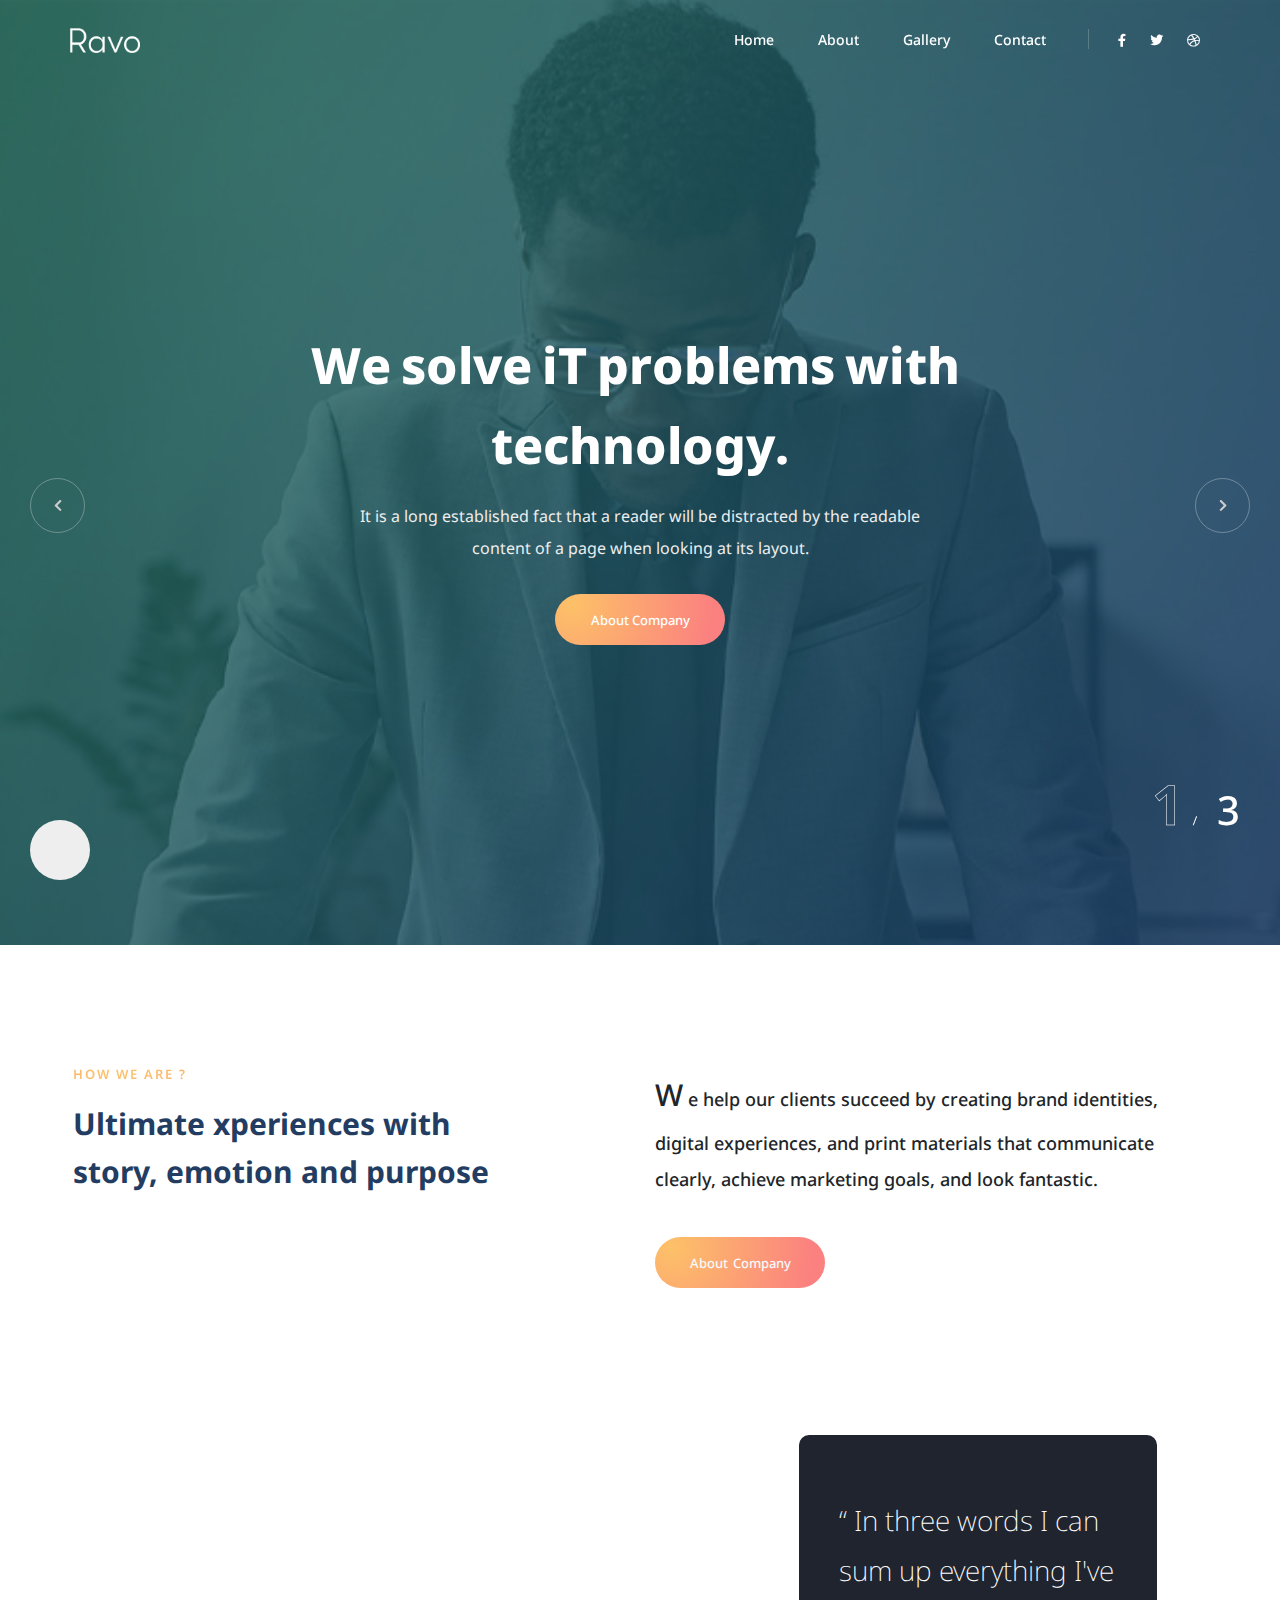
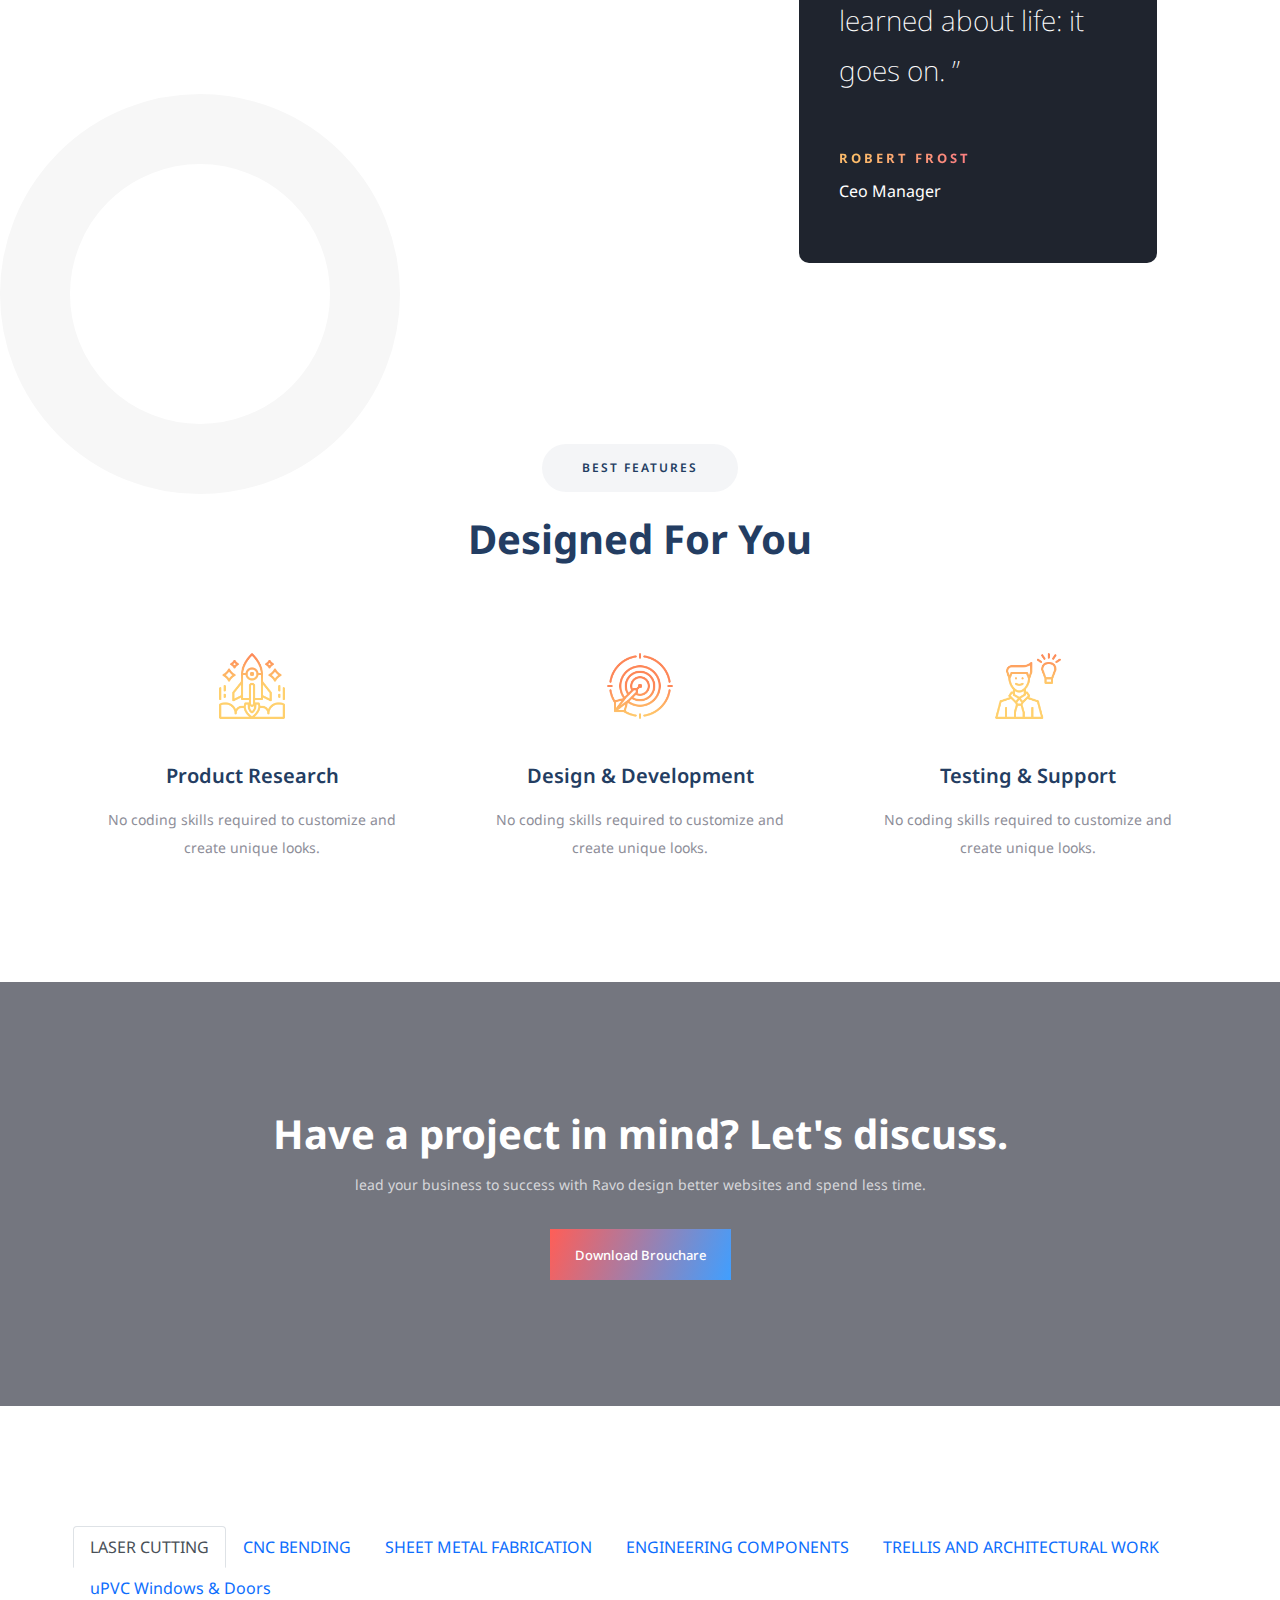
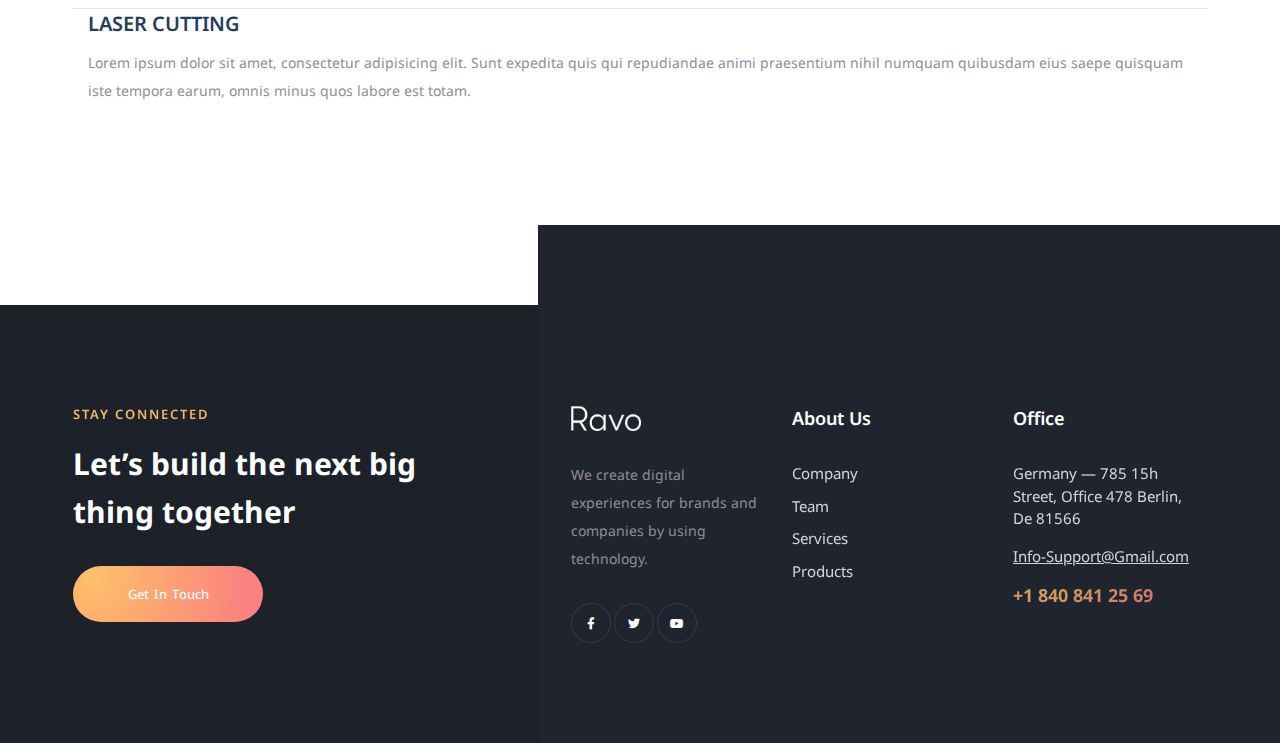
==== index.html @ 91887417 "first commit" ====
<!DOCTYPE html>
<html lang="zxx">

<head>

    <!-- Metas -->
    <meta charset="utf-8">
    <meta http-equiv="X-UA-Compatible" content="IE=edge" />
    <meta name="viewport" content="width=device-width, initial-scale=1, maximum-scale=1" />
    <meta name="keywords" content="HTML5 Template Ravo Multi-Purpose themeforest" />
    <meta name="description" content="Ravo - Multi-Purpose HTML5 Template" />
    <meta name="author" content="" />

    <!-- Title  -->
    <title>Ravo</title>

    <!-- Favicon -->
    <link rel="shortcut icon" href="assets/img/favicon.ico" />

    <!-- Google Fonts -->
    <link href="https://fonts.googleapis.com/css?family=Poppins:100,200,300,400,500,600,700,800,900&display=swap"
        rel="stylesheet">
    <link
        href="https://fonts.googleapis.com/css2?family=Noto+Sans:wght@100;200;300;400;500;600;700;800;900&display=swap"
        rel="stylesheet">

    <!-- Plugins -->
    <link rel="stylesheet"href="assets/css/plugins.css" />

    <!-- Core Style Css -->
    <link rel="stylesheet"href="assets/css/style.css" />

</head>

<body class="index-corporate">



    <!-- ==================== Start progress-scroll-button ==================== -->

    <div class="progress-wrap cursor-pointer">
        <svg class="progress-circle svg-content" width="100%" height="100%" viewBox="-1 -1 102 102">
            <path d="M50,1 a49,49 0 0,1 0,98 a49,49 0 0,1 0,-98" />
        </svg>
    </div>

    <!-- ==================== End progress-scroll-button ==================== -->



    <!-- ==================== Start Navbar ==================== -->

    <nav class="navbar navbar-expand-lg light change">
        <div class="container">
            <a class="navbar-brand" href="home-corporate.html#0">
                <div class="logo">
                    <img src="assets/img/logo-light.png" alt="">
                </div>
            </a>

            <button class="navbar-toggler" type="button" data-bs-toggle="collapse"
                data-bs-target="#navbarSupportedContent" aria-controls="navbarSupportedContent" aria-expanded="false"
                aria-label="Toggle navigation">
                <i class="fas fa-bars"></i>
            </button>

            <div class="collapse navbar-collapse" id="navbarSupportedContent">
                <ul class="navbar-nav">
                    <li class="nav-item dropdown">
                        <a class="nav-link" href="index.html" role="button">
                            Home
                        </a>
                    </li>
                    <li class="nav-item dropdown">
                        <a class="nav-link" href="about.html" role="button">
                            About
                        </a>
                    </li>

                    <li class="nav-item dropdown">
                        <a class="nav-link" href="gallery.html" role="button">
                            Gallery
                        </a>
                    </li>

                    <li class="nav-item">
                        <a class="nav-link" href="contact.html">
                            Contact
                        </a>
                    </li>
                </ul>
                <div class="social">
                    <ul class="rest">
                        <li>
                            <a href="home-corporate.html#0"><i class="fab fa-facebook-f"></i></a>
                            <a href="home-corporate.html#0"><i class="fab fa-twitter"></i></a>
                            <a href="home-corporate.html#0"><i class="fab fa-dribbble"></i></a>
                        </li>
                    </ul>
                </div>
            </div>
        </div>
    </nav>

    <!-- ==================== End Navbar ==================== -->



    <!-- ==================== Start sticky sidebar ==================== -->

    <div class="sticky-bar">

        <div class="left-bar">
            <a href="contact.html" class="contact-butn">
                <span>Contact Us</span>
                <span class="icon ml-10">
                    <i class="far fa-comment"></i>
                </span>
            </a>
        </div>

        <div class="right-bar">
            <div class="social-text fz-13">
                <span class="text">Follow Us</span>
                <a href="home-corporate.html#0">Fa.</a>
                <i>/</i>
                <a href="home-corporate.html#0">Tw.</a>
                <i>/</i>
                <a href="home-corporate.html#0">Be.</a>
            </div>
        </div>
    </div>


    <div class="fixed-search">
        <div class="search-area">
            <div class="search-icon cursor-pointer">
                <span class="pe-7s-search serch-icon"></span>
                <span class="pe-7s-close close-icon"></span>
            </div>
            <div class="search-form">
                <form action="https://ui-themez.smartinnovates.net/items/ravo/contact.php">
                    <div class="form-group">
                        <input type="text" name="search" placeholder="Enter Your Keywords">
                        <button type="submit"><span class="pe-7s-search"></span></button>
                    </div>
                </form>
            </div>
        </div>
    </div>

    <!-- ==================== End sticky sidebar ==================== -->



    <!-- ==================== Start Slider ==================== -->

    <header class="slider slider-prlx o-hidden">
        <div class="swiper-container parallax-slider">
            <div class="swiper-wrapper">
                <div class="swiper-slide">
                    <div class="bg-img valign" data-background="assets/img/d3.jpg" data-overlay-dark="5">
                        <div class="container">
                            <div class="row justify-content-center">
                                <div class="col-lg-8 col-md-10">
                                    <div class="caption text-center mt-30">
                                        <h1 class="fw-800" data-splitting>We solve iT problems with technology.</h1>
                                        <div class="row justify-content-center">
                                            <div class="col-lg-10">
                                                <p class="fz-16">It is a long established fact that a reader will be
                                                    distracted by the readable content of a page when looking at its
                                                    layout.</p>
                                            </div>
                                        </div>
                                        <div class="mt-30">
                                            <a href="about-corporate.html" class="butn butn-md gr-sunrise-bg text-light radius-30">
                                                <span class="text slide-up">About Company</span>
                                                <span class="text slide-down">About Company</span>
                                            </a>
                                        </div>
                                    </div>
                                </div>
                            </div>
                        </div>
                    </div>
                </div>
                <div class="swiper-slide">
                    <div class="bg-img valign" data-background="assets/img/d4.jpg" data-overlay-dark="5">
                        <div class="container">
                            <div class="row justify-content-center">
                                <div class="col-lg-8 col-md-10">
                                    <div class="caption text-center mt-30">
                                        <h1 class="fw-800" data-splitting>Bringing new iT business solutions and ideas.
                                        </h1>
                                        <div class="row justify-content-center">
                                            <div class="col-lg-10">
                                                <p class="fz-16">It is a long established fact that a reader will be
                                                    distracted by the readable content of a page when looking at its
                                                    layout.</p>
                                            </div>
                                        </div>
                                        <div class="mt-30">
                                            <a href="about-corporate.html" class="butn butn-md gr-sunrise-bg text-light radius-30">
                                                <span class="text slide-up">About Company</span>
                                                <span class="text slide-down">About Company</span>
                                            </a>
                                        </div>
                                    </div>
                                </div>
                            </div>
                        </div>
                    </div>
                </div>
                <div class="swiper-slide">
                    <div class="bg-img valign" data-background="assets/img/d3.jpg" data-overlay-dark="5">
                        <div class="container">
                            <div class="row justify-content-center">
                                <div class="col-lg-8 col-md-10">
                                    <div class="caption text-center mt-30">
                                        <h1 class="fw-800" data-splitting>We help iT companies scale engineering
                                            capacity.</h1>
                                        <div class="row justify-content-center">
                                            <div class="col-lg-10">
                                                <p class="fz-16">It is a long established fact that a reader will be
                                                    distracted by the readable content of a page when looking at its
                                                    layout.</p>
                                            </div>
                                        </div>
                                        <div class="mt-30">
                                            <a href="about-corporate.html" class="butn butn-md gr-sunrise-bg text-light radius-30">
                                                <span class="text slide-up">About Company</span>
                                                <span class="text slide-down">About Company</span>
                                            </a>
                                        </div>
                                    </div>
                                </div>
                            </div>
                        </div>
                    </div>
                </div>
            </div>

            <!-- slider setting -->
            <div class="setone setwo">
                <div class="swiper-button-next swiper-nav-ctrl next-ctrl cursor-pointer">
                    <i class="fas fa-chevron-right"></i>
                </div>
                <div class="swiper-button-prev swiper-nav-ctrl prev-ctrl cursor-pointer">
                    <i class="fas fa-chevron-left"></i>
                </div>
            </div>
            <div class="swiper-pagination top botm "></div>
        </div>
    </header>

    <!-- ==================== End Slider ==================== -->



    <!-- ==================== Start Hero ==================== -->

    <section class="hero section-padding position-re">
        <div class="container">
            <div class="row">
                <div class="col-lg-5">
                    <div class="main-text">
                        <h6 class="sub-title gr-sunrise-text">How We Are ?</h6>
                        <h4 class="fw-700">Ultimate xperiences
                            with story, emotion and purpose</h4>
                    </div>
                </div>
                <div class="col-lg-6 offset-lg-1 valign">
                    <div class="hero-cont">
                        <p class="fw-500 fz-18 mb-10 text-dark"><span class="fz-30">W</span> e help our clients succeed
                            by creating brand identities, digital experiences, and print
                            materials that communicate clearly, achieve marketing goals, and look fantastic.</p>
                            <a href="about-corporate.html" class="butn butn-md gr-sunrise-bg text-light radius-30 mt-30">
                                <span class="text words chars splitting" data-splitting>About Company</span>
                            </a>
                    </div>
                </div>
            </div>
            <div class="row mt-80">
                <div class="col-lg-8 img-quote bg-img" data-background="assets/img/about/quote-img.jpg"></div>
                <div class="col-lg-4 valign">
                    <div class="quote full-width">
                        <blockquote>
                            <h5 class="fz-28 fw-200 line-height-50 mb-50">“ In three words I can sum up
                                everything I've learned about life: it goes on. ”</h5>
                        </blockquote>
                        <div class="author mb-10">
                            <span class="fw-700 fz-13 text-u ls3 gr-sunrise-text">Robert Frost</span>
                        </div>
                        <div class="position">
                            <span>Ceo Manager</span>
                        </div>
                    </div>
                </div>
            </div>
        </div>
        <div class="circle-pattern bottom left"></div>
    </section>

    <!-- ==================== End Hero ==================== -->



    <!-- ==================== Start Services ==================== -->

    <section class="services section-padding pt-0">
        <div class="container">
            <div class="row">
                <div class="col-12">
                    <div class="round-head text-center mb-80">
                        <h6 class="ls2 text-u fz-12 mb-15">Best Features<span></span></h6>
                        <h2 class="fw-700">Designed For You</h2>
                    </div>
                </div>
            </div>
            <div class="row">
                <div class="col-lg-4">
                    <div class="item text-center padding-rl-30">
                        <div class="icon-img-70 m-auto mb-40">
                            <img src="assets/img/icons/serv1.png" alt="">
                        </div>
                        <h5 class="mb-15 fz-20 fw-600">Product Research</h5>
                        <p>No coding skills required to customize and create unique looks.</p>
                    </div>
                </div>
                <div class="col-lg-4">
                    <div class="item text-center padding-rl-30">
                        <div class="icon-img-70 m-auto mb-40">
                            <img src="assets/img/icons/serv2.png" alt="">
                        </div>
                        <h5 class="mb-15 fz-20 fw-600">Design & Development</h5>
                        <p>No coding skills required to customize and create unique looks.</p>
                    </div>
                </div>
                <div class="col-lg-4">
                    <div class="item text-center padding-rl-30">
                        <div class="icon-img-70 m-auto mb-40">
                            <img src="assets/img/icons/serv3.png" alt="">
                        </div>
                        <h5 class="mb-15 fz-20 fw-600">Testing & Support</h5>
                        <p>No coding skills required to customize and create unique looks.</p>
                    </div>
                </div>
            </div>
        </div>
    </section>

    <!-- ==================== End Services ==================== -->



    <!-- ==================== Start Call To Action ==================== -->

    <section class="section-padding bg-img parallaxie" data-background="assets/img/background/14.jpg" data-overlay-dark="6">
        <div class="container">
            <div class="row justify-content-center">
                <div class="col-lg-10">
                    <div class="text-center">
                        <h2 class="mb-5">Have a project in mind? Let's discuss.</h2>
                        <p>lead your business to success with Ravo design better websites and spend less time.</p>
                        <a href="contact.html" class="butn butn-md gr-purple-red-bg text-light mt-30">
                            <span class="text slide-up">Download Brouchare</span>
                            <span class="text slide-down">Download Brouchare</span>
                        </a>
                    </div>
                </div>
            </div>
        </div>
    </section>

    <!-- ==================== End Call To Action ==================== -->


    <!-- ==================== Start Skills ==================== -->

    <!-- <section class="skills section-padding">
        <div class="container">
            <div class="row">
                <div class="col-lg-5 valign">
                    <div class="content">
                        <h3 class="fw-700 mb-30">We always <br> ready for a challenge.</h3>
                        <p>Teamwork is the ability to work together toward a common vision. The ability to direct individual accomplishments toward organizational objectives.</p>
                        <a href="about-corporate.html" class="butn butn-md gr-sunrise-bg text-light radius-30 mt-30">
                            <span class="text words chars splitting" data-splitting>About Company</span>
                        </a>
                    </div>
                </div>
                <div class="col-lg-6 offset-lg-1">
                    <div class="skills-box full-width">
                        <div class="skill-item">
                            <h6 class="text-u ls3 fz-13">UI / UX Design</h6>
                            <div class="skill-progress">
                                <div class="progres" data-value="90%"></div>
                            </div>
                            <div class="flex mt-20">
                                <h2 class="fw-200">90 <span class="fz-30">%</span></h2>
                                <p>Maecenas varius tortor nibh, sit amet tempor nibh finibus et. Aenean eu enim justoe.
                                </p>
                            </div>
                        </div>
                        <div class="skill-item">
                            <h6 class="text-u ls3 fz-13">Development</h6>
                            <div class="skill-progress">
                                <div class="progres" data-value="88%"></div>
                            </div>
                            <div class="flex mt-20">
                                <h2 class="fw-200">88 <span class="fz-30">%</span></h2>
                                <p>Maecenas varius tortor nibh, sit amet tempor nibh finibus et. Aenean eu enim justoe.
                                </p>
                            </div>
                        </div>
                    </div>
                </div>
            </div>
        </div>
    </section> -->

    <!-- ==================== End Skills ==================== -->


    <section class="section-padding">
        <div class="container">
            <div class="row">
                <div class="col-12">
                    <!-- Nav tabs -->
                    <ul class="nav nav-tabs">
                        <li class="nav-item">
                        <a class="nav-link active" data-bs-toggle="tab" href="#home">LASER CUTTING</a>
                        </li>
                        <li class="nav-item">
                        <a class="nav-link" data-bs-toggle="tab" href="#menu1">CNC BENDING</a>
                        </li>
                        <li class="nav-item">
                        <a class="nav-link" data-bs-toggle="tab" href="#menu2">SHEET METAL FABRICATION</a>
                        </li>
                        <li class="nav-item">
                            <a class="nav-link" data-bs-toggle="tab" href="#menu3">ENGINEERING COMPONENTS</a>
                        </li>
                        <li class="nav-item">
                            <a class="nav-link" data-bs-toggle="tab" href="#menu4">TRELLIS AND ARCHITECTURAL WORK</a>
                        </li>
                        <li class="nav-item">
                            <a class="nav-link" data-bs-toggle="tab" href="#menu5">uPVC Windows & Doors</a>
                        </li>
                    </ul>
                    
                    <!-- Tab panes -->
                    <div class="tab-content">
                        <div class="tab-pane container active" id="home">
                            <h5 class="mb-10 fz-20 fw-600">LASER CUTTING</h5>
                            <p>Lorem ipsum dolor sit amet, consectetur adipisicing elit. Sunt expedita quis qui repudiandae animi praesentium nihil numquam quibusdam eius saepe quisquam iste tempora earum, omnis minus quos labore est totam.</p>
                        </div>
                        <div class="tab-pane container fade" id="menu1">
                            <h5 class="mb-10 fz-20 fw-600">CNC BENDING</h5>
                            <p>Lorem ipsum dolor sit amet, consectetur adipisicing elit. Sunt expedita quis qui repudiandae animi praesentium nihil numquam quibusdam eius saepe quisquam iste tempora earum, omnis minus quos labore est totam.</p>
                        </div>
                        <div class="tab-pane container fade" id="menu2">
                            <h5 class="mb-10 fz-20 fw-600">SHEET METAL FABRICATION</h5>
                            <p>Lorem ipsum dolor sit amet, consectetur adipisicing elit. Sunt expedita quis qui repudiandae animi praesentium nihil numquam quibusdam eius saepe quisquam iste tempora earum, omnis minus quos labore est totam.</p>
                        </div>
                        <div class="tab-pane container fade" id="menu3">
                            <h5 class="mb-10 fz-20 fw-600">ENGINEERING COMPONENTS</h5>
                            <p>Lorem ipsum dolor sit amet, consectetur adipisicing elit. Sunt expedita quis qui repudiandae animi praesentium nihil numquam quibusdam eius saepe quisquam iste tempora earum, omnis minus quos labore est totam.</p>
                        </div>
                        <div class="tab-pane container fade" id="menu4">
                            <h5 class="mb-10 fz-20 fw-600">TRELLIS AND ARCHITECTURAL WORK
                            </h5>
                            <p>Lorem ipsum dolor sit amet, consectetur adipisicing elit. Sunt expedita quis qui repudiandae animi praesentium nihil numquam quibusdam eius saepe quisquam iste tempora earum, omnis minus quos labore est totam.</p>
                        </div>
                        <div class="tab-pane container fade" id="menu5">
                            <h5 class="mb-10 fz-20 fw-600">uPVC Windows & Doors</h5>
                            <p>Lorem ipsum dolor sit amet, consectetur adipisicing elit. Sunt expedita quis qui repudiandae animi praesentium nihil numquam quibusdam eius saepe quisquam iste tempora earum, omnis minus quos labore est totam.</p>
                        </div>
                    </div>
                </div>
            </div>
        </div>
    </section>


    <!-- ==================== Start Footer ==================== -->

    <footer class="footer-half pb-100 pt-100">
        <div class="container">
            <div class="row">
                <div class="col-lg-5">
                    <div class="left-half">
                        <h6 class="sub-title gr-sunrise-text">Stay Connected</h6>
                        <h2 class="fz-30 fw-700 mb-30">Let’s build the next big thing together</h2>
                        <a href="contact.html" class="butn butn-lg gr-sunrise-bg text-light radius-30">
                            <span class="text words chars splitting" data-splitting>Get In Touch</span>
                        </a>
                    </div>
                </div>
                <div class="col-lg-7">
                    <div class="right-half">
                        <div class="row">
                            <div class="col-lg-4">
                                <div class="clumn">
                                    <div class="logo mb-30">
                                        <a href="landing-preview.html">
                                            <img src="assets/img/logo-light.png" alt="">
                                        </a>
                                    </div>
                                    <div class="text">
                                        <p>We create digital experiences for brands and companies by using technology.
                                        </p>
                                    </div>
                                    <div class="social circle-bord mt-30">
                                        <ul class="rest horizontal-link fz-12">
                                            <li>
                                                <a href="https://www.facebook.com/"><i class="fab fa-facebook-f"></i></a>
                                                <a href="https://www.twitter.com/"><i class="fab fa-twitter"></i></a>
                                                <a href="https://www.youtube.com/"><i class="fab fa-youtube"></i></a>
                                            </li>
                                        </ul>
                                    </div>
                                </div>
                            </div>
                            <div class="col-lg-4">
                                <div class="clumn">
                                    <h6 class="title mb-30">About Us</h6>
                                    <ul class="cmp-links rest">
                                        <li class="mb-10">
                                            <a href="about-creative.html">Company</a>
                                        </li>
                                        <li class="mb-10">
                                            <a href="about-business.html">Team</a>
                                        </li>
                                        <li class="mb-10">
                                            <a href="services-creative.html">Services</a>
                                        </li>
                                        <li class="mb-10">
                                            <a href="portfolio-classic-masonry.html">Products</a>
                                        </li>
                                    </ul>
                                </div>
                            </div>
                            <div class="col-lg-4">
                                <div class="clumn">
                                    <h6 class="title mb-30">Office</h6>
                                    <ul class="address rest">
                                        <li class="adrs mb-15">Germany — 785 15h Street, Office 478 Berlin, De 81566
                                        </li>
                                        <li class="eml underline mb-15">
                                            <a href="home-corporate.html#0">Info-Support@Gmail.com</a>
                                        </li>
                                        <li class="tel gr-sunrise-text">
                                            <h6 class="fw-700">+1 840 841 25 69</h6>
                                        </li>
                                    </ul>
                                </div>
                            </div>
                        </div>
                    </div>
                </div>
            </div>
        </div>
    </footer>

    <!-- ==================== End Footer ==================== -->


    <!-- jQuery -->
    <script src="assets/js/jquery-3.6.0.min.js"></script>
    <script src="assets/js/jquery-migrate-3.4.0.min.js"></script>

    <!-- plugins -->
    <script src="assets/js/plugins.js"></script>

    <!-- custom scripts -->
    <script src="assets/js/scripts.js"></script>

</body>

</html>
---- assets/css/plugins.css ----
/*-----------------------------------------------------------------------------------

	Theme Name: Ravo
	Theme URI: http://
	Description: Creative agency & portfolio
	Author: ui-themez
	Author URI: http://themeforest.net/user/ui-themez
	Version: 1.0

-----------------------------------------------------------------------------------*/

/* ----------------------------------------------------------------
			[ All Css Plugins & Helper Classes File ]
-----------------------------------------------------------------*/

/* == bootstrap == */
@import url("plugins/bootstrap.min.css");

/* == animate css == */
@import url("plugins/animate.min.css");

/* == ionicons icon font == */
@import url("plugins/ionicons.min.css");

/* == pe-icon-7-stroke == */
@import url("plugins/pe-icon-7-stroke.css");

/* == fontawesome icon font == */
@import url("plugins/fontawesome-all.min.css");

/* == justifiedGallery.min == */
@import url("plugins/justifiedGallery.min.css");

/* == magnific-popup == */
@import url("plugins/magnific-popup.css");

/* == YouTubePopUp == */
@import url("plugins/YouTubePopUp.css");

/* == slick carousel == */
@import url("plugins/slick.css");
@import url("plugins/slick-theme.css");

/* == swiper.min font == */
@import url("plugins/swiper.min.css");
---- assets/css/style.css ----
@charset "UTF-8";
/*-----------------------------------------------------------------------------------

    Theme Name: Ravo
    Theme URI: http://
    Description: Creative Agency & Portfolio
    Author: UI-ThemeZ
    Author URI: http://themeforest.net/user/UI-ThemeZ
    Version: 1.0

-----------------------------------------------------------------------------------*/
/* ----------------------------------------------------------------

== Table Of Content

    |--- BASE

        |- utility
        |- typography
        |- helper classes

    |--- SHORTCODES

        |- extra
        |- overlay
        |- section-heading
        |- buttons
        |- navbar
        |- sliders
        |- intro
        |- feature-box
        |- clients
        |- counter
        |- portfolio
        |- process
        |- progress-bar
        |- tabs
        |- team
        |- testimonials
        |- blog
        |- contact-form
        |- footers

    |--- BASE

        |- Colors Skin


    |--- BASE

        |- responsive
	


---------------------------------------------------------------- */
/* ====================== [ Start Utility  ] ====================== */
@media screen and (max-width: 768px) {
  .container, .container-md, .container-sm {
    max-width: 720px;
  }
}

@media screen and (max-width: 576px) {
  .container, .container-sm {
    max-width: 540px;
  }
}

@media screen and (min-width: 1400px) {
  .container, .container-lg, .container-md, .container-sm, .container-xl, .container-xxl {
    max-width: 1320px;
  }
}

@media screen and (min-width: 1200px) {
  .container, .container-lg, .container-md, .container-sm, .container-xl {
    max-width: 1170px;
  }
}

.container, .container-fluid, .container-lg, .container-md, .container-sm, .container-xl, .container-xxl {
  padding-right: 15px;
  padding-left: 15px;
  width: 100%;
  margin-right: auto;
  margin-left: auto;
}

/* ====================== [ End Utility  ] ====================== */
/* ====================== [ Start Typography  ] ====================== */
* {
  margin: 0;
  padding: 0;
  -webkit-box-sizing: border-box;
  box-sizing: border-box;
  outline: none;
  list-style: none;
}

html {
  -webkit-box-sizing: border-box;
  box-sizing: border-box;
  -webkit-font-smoothing: antialiased;
}

body {
  color: #181b31;
  line-height: 1.5;
  font-weight: 400;
  overflow-x: hidden !important;
  font-family: 'Poppins', sans-serif;
  font-family: 'Noto Sans', sans-serif;
}

.main-content {
  background: #fff;
  position: relative;
  z-index: 9;
}

.row > * {
  padding-left: 15px;
  padding-right: 15px;
  margin-top: 0;
}

img {
  width: 100%;
  height: auto;
}

h1 {
  font-size: 55px;
}

h2 {
  font-size: 40px;
}

h3 {
  font-size: 35px;
}

h4 {
  font-size: 30px;
}

h5 {
  font-size: 25px;
}

h6 {
  font-size: 18px;
}

h1, h2, h3, h4 {
  margin: 0;
  line-height: 1.6;
  font-weight: 700;
}

h5, h6 {
  margin: 0;
  font-weight: 600;
  line-height: 1.5;
}

p {
  color: #8e8e99;
  font-size: 14px;
  font-weight: 400;
  line-height: 2;
  margin: 0;
}

[data-overlay-dark] p,
.bg-dark p,
.bg-color p {
  color: #d6d7da;
}

a, a:hover {
  color: inherit;
}

span {
  display: inline-block;
}

a {
  display: inline-block;
  text-decoration: none;
}

a:hover {
  text-decoration: none;
}

figure {
  margin: 0;
}

.font-numb {
  font-family: 'Akronim', cursive;
}

/* ====================== [ End Typography  ] ====================== */
/* ====================== [ Start Helper Classes  ] ====================== */
.o-hidden {
  overflow: hidden;
}

.position-re {
  position: relative;
}

.position-abs {
  position: absolute;
}

.revers-x {
  -webkit-transform: rotateX(180deg);
  transform: rotateX(180deg);
}

.revers-y {
  -webkit-transform: rotateY(180deg);
  transform: rotateY(180deg);
}

.full-over {
  position: absolute;
  top: 0;
  left: 0;
  right: 0;
  bottom: 0;
}

.ontop {
  position: relative;
  z-index: 7;
}

.rest {
  padding: 0 !important;
  margin: 0 !important;
}

img.out-box {
  width: 140%;
}

img.left {
  margin-left: -40%;
}

.no-bord {
  border: 0 !important;
}

.bord-thin-top {
  border-top: 1px solid #eee;
}

.bord-thin-bottom {
  border-bottom: 1px solid #eee;
}

.radius-5 {
  border-radius: 5px;
}

.radius-10 {
  border-radius: 10px;
}

.radius-15 {
  border-radius: 15px;
}

.radius-20 {
  border-radius: 20px;
}

.radius-25 {
  border-radius: 25px;
}

.radius-30 {
  border-radius: 30px;
}

.radius-50 {
  border-radius: 50px;
}

.full-width {
  width: 100% !important;
}

.bg-img {
  background-size: cover;
  background-repeat: no-repeat;
}

.bg-center {
  background-position: center center;
}

.bg-fixed {
  background-attachment: fixed;
}

.bg-repeat {
  background-size: auto;
  background-repeat: repeat;
}

.section-padding {
  padding: 120px 0;
}

.section-ptb {
  padding: 80px 0;
}

.cmd-padding {
  padding: 0 10px;
}

.csm-padding {
  padding: 0 5px;
}

.head-pt {
  padding: 80px 0 0;
}

.head-pb {
  padding: 0 0 80px;
}

.no-shad {
  -webkit-box-shadow: none;
  box-shadow: none;
}

.rounded {
  border-radius: 5px;
}

.circle {
  border-radius: 50%;
}

.circle-img {
  width: 100%;
  height: 100%;
  -o-object-fit: cover;
  object-fit: cover;
  -o-object-position: center;
  object-position: center;
}

.circle-30 {
  width: 30px;
  height: 30px;
  border-radius: 50%;
  text-align: center;
  line-height: 30px;
  overflow: hidden;
}

.circle-40 {
  width: 40px;
  height: 40px;
  border-radius: 50%;
  text-align: center;
  line-height: 40px;
  overflow: hidden;
}

.circle-50 {
  width: 50px;
  height: 50px;
  border-radius: 50%;
  text-align: center;
  line-height: 50px;
  overflow: hidden;
}

.circle-60 {
  width: 60px;
  height: 60px;
  border-radius: 50%;
  text-align: center;
  line-height: 60px;
  overflow: hidden;
}

.circle-70 {
  width: 70px;
  height: 70px;
  border-radius: 50%;
  text-align: center;
  line-height: 70px;
  overflow: hidden;
}

.circle-80 {
  width: 80px;
  height: 80px;
  border-radius: 50%;
  text-align: center;
  line-height: 80px;
  overflow: hidden;
}

.circle-90 {
  width: 90px;
  height: 90px;
  border-radius: 50%;
  text-align: center;
  line-height: 90px;
  overflow: hidden;
}

.circle-100 {
  width: 100px;
  height: 100px;
  border-radius: 50%;
  text-align: center;
  line-height: 100px;
  overflow: hidden;
}

.circle-120 {
  width: 120px;
  height: 120px;
  border-radius: 50%;
  text-align: center;
  line-height: 120px;
  overflow: hidden;
}

.unlist {
  list-style: none;
}

.underline a {
  text-decoration: underline !important;
}

.underline span {
  text-decoration: underline;
}

.undecro:hover {
  text-decoration: none;
}

.inline {
  display: inline-block;
}

.valign {
  display: -webkit-box;
  display: -ms-flexbox;
  display: flex;
  -webkit-box-align: center;
  -ms-flex-align: center;
  align-items: center;
}

.flex {
  display: -webkit-box;
  display: -ms-flexbox;
  display: flex;
}

.horizontal-link li {
  display: inline-block;
}

.rest {
  margin: 0;
  padding: 0;
}

.social.circle-bord a {
  width: 40px;
  height: 40px;
  line-height: 40px;
  text-align: center;
  border: 1px solid #eee;
  border-radius: 50%;
}

.primery-shadow {
  -webkit-box-shadow: 0px 8px 30px -4px rgba(0, 0, 0, 0.1);
  box-shadow: 0px 8px 30px -4px rgba(0, 0, 0, 0.1);
}

/*-------------------------------------------------------
           icon Size
-------------------------------------------------------*/
.icon-img-20 {
  width: 20px;
}

.icon-img-30 {
  width: 30px;
}

.icon-img-40 {
  width: 40px;
}

.icon-img-50 {
  width: 50px;
}

.icon-img-60 {
  width: 60px;
}

.icon-img-70 {
  width: 70px;
}

.icon-img-80 {
  width: 80px;
}

/*-------------------------------------------------------
           Z-index
-------------------------------------------------------*/
.zindex-1 {
  z-index: 1;
}

.zindex-2 {
  z-index: 2;
}

.zindex-3 {
  z-index: 3;
}

.zindex-4 {
  z-index: 4;
}

.zindex-5 {
  z-index: 5;
}

.zindex-10 {
  z-index: 10;
}

.zindex-99 {
  z-index: 99;
}

/*-------------------------------------------------------
           opacity
-------------------------------------------------------*/
.opacity-05 {
  opacity: .05 !important;
}

.opacity-0 {
  opacity: 0 !important;
}

.opacity-1 {
  opacity: .1 !important;
}

.opacity-2 {
  opacity: .2 !important;
}

.opacity-3 {
  opacity: .3 !important;
}

.opacity-4 {
  opacity: .4 !important;
}

.opacity-5 {
  opacity: .5 !important;
}

.opacity-6 {
  opacity: .6 !important;
}

.opacity-7 {
  opacity: .7 !important;
}

.opacity-8 {
  opacity: .8 !important;
}

.opacity-9 {
  opacity: .9 !important;
}

/*-------------------------------------------------------
           text color
-------------------------------------------------------*/
.text-white {
  color: #FFF;
}

.text-black {
  color: #000;
}

.text-dark {
  color: #444;
}

.text-extra-light-gray {
  color: #b7b7b7;
}

.text-hover-inherit:hover {
  color: inherit !important;
}

.text-hover-light:hover {
  color: #fff !important;
}

/*-------------------------------------------------------
          font-weight
-------------------------------------------------------*/
.fw-100 {
  font-weight: 100 !important;
}

.fw-200 {
  font-weight: 200 !important;
}

.fw-300 {
  font-weight: 300 !important;
}

.fw-400 {
  font-weight: 400 !important;
}

.fw-500 {
  font-weight: 500 !important;
}

.fw-600 {
  font-weight: 600 !important;
}

.fw-700 {
  font-weight: 700 !important;
}

.fw-800 {
  font-weight: 800 !important;
}

.fw-900 {
  font-weight: 900 !important;
}

/*-------------------------------------------------------
           font-size
-------------------------------------------------------*/
.fz-10 {
  font-size: 10px !important;
}

.fz-12 {
  font-size: 12px !important;
}

.fz-13 {
  font-size: 13px !important;
}

.fz-14 {
  font-size: 14px !important;
}

.fz-15 {
  font-size: 15px !important;
}

.fz-16 {
  font-size: 16px !important;
}

.fz-18 {
  font-size: 18px !important;
}

.fz-20 {
  font-size: 20px !important;
}

.fz-22 {
  font-size: 22px !important;
}

.fz-24 {
  font-size: 24px !important;
}

.fz-25 {
  font-size: 25px !important;
}

.fz-26 {
  font-size: 26px !important;
}

.fz-28 {
  font-size: 28px !important;
}

.fz-30 {
  font-size: 30px !important;
}

.fz-35 {
  font-size: 35px !important;
}

.fz-40 {
  font-size: 40px !important;
}

.fz-42 {
  font-size: 42px !important;
}

.fz-44 {
  font-size: 44px !important;
}

.fz-45 {
  font-size: 45px !important;
}

.fz-46 {
  font-size: 46px !important;
}

.fz-48 {
  font-size: 48px !important;
}

.fz-50 {
  font-size: 50px !important;
}

.fz-55 {
  font-size: 55px !important;
}

.fz-60 {
  font-size: 60px !important;
}

.fz-65 {
  font-size: 65px !important;
}

.fz-70 {
  font-size: 70px !important;
}

.fz-80 {
  font-size: 80px !important;
}

/*-------------------------------------------------------
          line-height
-------------------------------------------------------*/
.line-height-1 {
  line-height: 1;
}

.line-height-10 {
  line-height: 10px;
}

.line-height-13 {
  line-height: 13px;
}

.line-height-18 {
  line-height: 18px;
}

.line-height-20 {
  line-height: 20px;
}

.line-height-22 {
  line-height: 22px;
}

.line-height-24 {
  line-height: 24px;
}

.line-height-26 {
  line-height: 26px;
}

.line-height-28 {
  line-height: 28px;
}

.line-height-30 {
  line-height: 30px;
}

.line-height-35 {
  line-height: 35px;
}

.line-height-40 {
  line-height: 40px;
}

.line-height-45 {
  line-height: 45px;
}

.line-height-50 {
  line-height: 50px;
}

.line-height-55 {
  line-height: 55px;
}

.line-height-60 {
  line-height: 60px;
}

.line-height-65 {
  line-height: 65px;
}

.line-height-70 {
  line-height: 70px;
}

.line-height-75 {
  line-height: 75px;
}

.line-height-80 {
  line-height: 80px;
}

.line-height-85 {
  line-height: 85px;
}

.line-height-90 {
  line-height: 90px;
}

.line-height-95 {
  line-height: 95px;
}

.line-height-100 {
  line-height: 100px;
}

.line-height-110 {
  line-height: 110px;
}

.line-height-120 {
  line-height: 120px;
}

/*-------------------------------------------------------
          text-transform
-------------------------------------------------------*/
.text-u {
  text-transform: uppercase !important;
}

.text-l {
  text-transform: lowercase !important;
}

.text-c {
  text-transform: capitalize !important;
}

.text-non {
  text-transform: none !important;
}

.text-i {
  font-style: italic;
}

.text-left {
  text-align: left;
}

.text-right {
  text-align: right;
}

/*-------------------------------------------------------
           letter-spacing
-------------------------------------------------------*/
.ls0 {
  letter-spacing: 0px !important;
}

.ls1 {
  letter-spacing: 1px !important;
}

.ls2 {
  letter-spacing: 2px !important;
}

.ls3 {
  letter-spacing: 3px !important;
}

.ls4 {
  letter-spacing: 4px !important;
}

.ls5 {
  letter-spacing: 5px !important;
}

.ls6 {
  letter-spacing: 6px !important;
}

.ls7 {
  letter-spacing: 7px !important;
}

.ls8 {
  letter-spacing: 8px !important;
}

.ls9 {
  letter-spacing: 9px !important;
}

.ls10 {
  letter-spacing: 10px !important;
}

.ls15 {
  letter-spacing: 15px !important;
}

.ls20 {
  letter-spacing: 20px !important;
}

.ls25 {
  letter-spacing: 25px !important;
}

.ls30 {
  letter-spacing: 30px !important;
}

/*-------------------------------------------------------
       margin-top  (0/100) +5
-------------------------------------------------------*/
.mt-0 {
  margin-top: 0 !important;
}

.mt-5 {
  margin-top: 5px !important;
}

.mt-10 {
  margin-top: 10px !important;
}

.mt-15 {
  margin-top: 15px !important;
}

.mt-20 {
  margin-top: 20px !important;
}

.mt-25 {
  margin-top: 25px !important;
}

.mt-30 {
  margin-top: 30px !important;
}

.mt-35 {
  margin-top: 35px !important;
}

.mt-40 {
  margin-top: 40px !important;
}

.mt-45 {
  margin-top: 45px !important;
}

.mt-50 {
  margin-top: 50px !important;
}

.mt-55 {
  margin-top: 55px !important;
}

.mt-60 {
  margin-top: 60px !important;
}

.mt-62 {
  margin-top: 62px !important;
}

.mt-65 {
  margin-top: 65px !important;
}

.mt-70 {
  margin-top: 70px !important;
}

.mt-75 {
  margin-top: 75px !important;
}

.mt-80 {
  margin-top: 80px !important;
}

.mt-85 {
  margin-top: 85px !important;
}

.mt-90 {
  margin-top: 90px !important;
}

.mt-95 {
  margin-top: 95px !important;
}

.mt-100 {
  margin-top: 100px !important;
}

/*-------------------------------------------------------
       margin-bottom  (0/100) +5
-------------------------------------------------------*/
.mb-0 {
  margin-bottom: 0 !important;
}

.mb-5 {
  margin-bottom: 5px !important;
}

.mb-10 {
  margin-bottom: 10px !important;
}

.mb-15 {
  margin-bottom: 15px !important;
}

.mb-20 {
  margin-bottom: 20px !important;
}

.mb-25 {
  margin-bottom: 25px !important;
}

.mb-30 {
  margin-bottom: 30px !important;
}

.mb-35 {
  margin-bottom: 35px !important;
}

.mb-40 {
  margin-bottom: 40px !important;
}

.mb-45 {
  margin-bottom: 45px !important;
}

.mb-50 {
  margin-bottom: 50px !important;
}

.mb-55 {
  margin-bottom: 55px !important;
}

.mb-60 {
  margin-bottom: 60px !important;
}

.mb-62 {
  margin-bottom: 62px !important;
}

.mb-65 {
  margin-bottom: 65px !important;
}

.mb-70 {
  margin-bottom: 70px !important;
}

.mb-75 {
  margin-bottom: 75px !important;
}

.mb-80 {
  margin-bottom: 80px !important;
}

.mb-85 {
  margin-bottom: 85px !important;
}

.mb-90 {
  margin-bottom: 90px !important;
}

.mb-95 {
  margin-bottom: 95px !important;
}

.mb-100 {
  margin-bottom: 100px !important;
}

/*-------------------------------------------------------
       margin-right  (0/100) +5
-------------------------------------------------------*/
.mr-0 {
  margin-right: 0 !important;
}

.mr-5 {
  margin-right: 5px !important;
}

.mr-10 {
  margin-right: 10px !important;
}

.mr-15 {
  margin-right: 15px !important;
}

.mr-20 {
  margin-right: 20px !important;
}

.mr-25 {
  margin-right: 25px !important;
}

.mr-30 {
  margin-right: 30px !important;
}

.mr-35 {
  margin-right: 35px !important;
}

.mr-40 {
  margin-right: 40px !important;
}

.mr-45 {
  margin-right: 45px !important;
}

.mr-50 {
  margin-right: 50px !important;
}

.mr-55 {
  margin-right: 55px !important;
}

.mr-60 {
  margin-right: 60px !important;
}

.mr-62 {
  margin-right: 62px !important;
}

.mr-65 {
  margin-right: 65px !important;
}

.mr-70 {
  margin-right: 70px !important;
}

.mr-75 {
  margin-right: 75px !important;
}

.mr-80 {
  margin-right: 80px !important;
}

.mr-85 {
  margin-right: 85px !important;
}

.mr-90 {
  margin-right: 90px !important;
}

.mr-95 {
  margin-right: 95px !important;
}

.mr-100 {
  margin-right: 100px !important;
}

/*-------------------------------------------------------
       margin-left  (0/100) +5
-------------------------------------------------------*/
.ml-auto {
  margin-left: auto;
}

.ml-0 {
  margin-left: 0 !important;
}

.ml-5 {
  margin-left: 5px !important;
}

.ml-10 {
  margin-left: 10px !important;
}

.ml-15 {
  margin-left: 15px !important;
}

.ml-20 {
  margin-left: 20px !important;
}

.ml-25 {
  margin-left: 25px !important;
}

.ml-30 {
  margin-left: 30px !important;
}

.ml-35 {
  margin-left: 35px !important;
}

.ml-40 {
  margin-left: 40px !important;
}

.ml-45 {
  margin-left: 45px !important;
}

.ml-50 {
  margin-left: 50px !important;
}

.ml-55 {
  margin-left: 55px !important;
}

.ml-60 {
  margin-left: 60px !important;
}

.ml-62 {
  margin-left: 62px !important;
}

.ml-65 {
  margin-left: 65px !important;
}

.ml-70 {
  margin-left: 70px !important;
}

.ml-75 {
  margin-left: 75px !important;
}

.ml-80 {
  margin-left: 80px !important;
}

.ml-85 {
  margin-left: 85px !important;
}

.ml-90 {
  margin-left: 90px !important;
}

.ml-95 {
  margin-left: 95px !important;
}

.ml-100 {
  margin-left: 100px !important;
}

.m-auto {
  margin-left: auto;
  margin-right: auto;
}

.min-30 {
  margin-left: -30px;
  margin-right: -30px;
}

/*-------------------------------------------------------
      margin left right  (0/50) +5
-------------------------------------------------------*/
.margin-rl-5 {
  margin-right: 5px;
  margin-left: 5px;
}

.margin-rl-10 {
  margin-right: 10px;
  margin-left: 10px;
}

.margin-rl-15 {
  margin-right: 15px;
  margin-left: 15px;
}

.margin-rl-20 {
  margin-right: 20px;
  margin-left: 20px;
}

.margin-rl-25 {
  margin-right: 25px;
  margin-left: 25px;
}

.margin-rl-30 {
  margin-right: 30px;
  margin-left: 30px;
}

.margin-rl-35 {
  margin-right: 35px;
  margin-left: 35px;
}

.margin-rl-40 {
  margin-right: 40px;
  margin-left: 40px;
}

.margin-rl-45 {
  margin-right: 45px;
  margin-left: 45px;
}

.margin-rl-50 {
  margin-right: 50px;
  margin-left: 50px;
}

/*-------------------------------------------------------
      padding-top  (0/100) +5
-------------------------------------------------------*/
.pt-0 {
  padding-top: 0 !important;
}

.pt-5 {
  padding-top: 5px !important;
}

.pt-10 {
  padding-top: 10px !important;
}

.pt-15 {
  padding-top: 15px !important;
}

.pt-20 {
  padding-top: 20px !important;
}

.pt-25 {
  padding-top: 25px !important;
}

.pt-30 {
  padding-top: 30px !important;
}

.pt-35 {
  padding-top: 35px !important;
}

.pt-40 {
  padding-top: 40px !important;
}

.pt-45 {
  padding-top: 45px !important;
}

.pt-50 {
  padding-top: 50px !important;
}

.pt-55 {
  padding-top: 55px !important;
}

.pt-60 {
  padding-top: 60px !important;
}

.pt-65 {
  padding-top: 65px !important;
}

.pt-70 {
  padding-top: 70px !important;
}

.pt-75 {
  padding-top: 75px !important;
}

.pt-80 {
  padding-top: 80px !important;
}

.pt-85 {
  padding-top: 85px !important;
}

.pt-90 {
  padding-top: 90px !important;
}

.pt-95 {
  padding-top: 95px !important;
}

.pt-100 {
  padding-top: 100px !important;
}

/*-------------------------------------------------------
     padding-bottom  (0/100) +5
-------------------------------------------------------*/
.pb-0 {
  padding-bottom: 0 !important;
}

.pb-5 {
  padding-bottom: 5px !important;
}

.pb-10 {
  padding-bottom: 10px !important;
}

.pb-15 {
  padding-bottom: 15px !important;
}

.pb-20 {
  padding-bottom: 20px !important;
}

.pb-25 {
  padding-bottom: 25px !important;
}

.pb-30 {
  padding-bottom: 30px !important;
}

.pb-35 {
  padding-bottom: 35px !important;
}

.pb-40 {
  padding-bottom: 40px !important;
}

.pb-45 {
  padding-bottom: 45px !important;
}

.pb-50 {
  padding-bottom: 50px !important;
}

.pb-55 {
  padding-bottom: 55px !important;
}

.pb-60 {
  padding-bottom: 60px !important;
}

.pb-65 {
  padding-bottom: 65px !important;
}

.pb-70 {
  padding-bottom: 70px !important;
}

.pb-75 {
  padding-bottom: 75px !important;
}

.pb-80 {
  padding-bottom: 80px !important;
}

.pb-85 {
  padding-bottom: 85px !important;
}

.pb-90 {
  padding-bottom: 90px !important;
}

.pb-95 {
  padding-bottom: 95px !important;
}

.pb-100 {
  padding-bottom: 100px !important;
}

.no-padding {
  padding: 0 !important;
}

.pr-30 {
  padding-right: 30px;
}

.pr-50 {
  padding-right: 50px;
}

.pl-30 {
  padding-left: 30px;
}

.pl-50 {
  padding-left: 50px;
}

/*-------------------------------------------------------
      padding left right  (0/50) +5
-------------------------------------------------------*/
.padding-rl-5 {
  padding-right: 5px;
  padding-left: 5px;
}

.padding-rl-10 {
  padding-right: 10px;
  padding-left: 10px;
}

.padding-rl-15 {
  padding-right: 15px;
  padding-left: 15px;
}

.padding-rl-20 {
  padding-right: 20px;
  padding-left: 20px;
}

.padding-rl-25 {
  padding-right: 25px;
  padding-left: 25px;
}

.padding-rl-30 {
  padding-right: 30px;
  padding-left: 30px;
}

.padding-rl-35 {
  padding-right: 35px;
  padding-left: 35px;
}

.padding-rl-40 {
  padding-right: 40px;
  padding-left: 40px;
}

.padding-rl-45 {
  padding-right: 45px;
  padding-left: 45px;
}

.padding-rl-50 {
  padding-right: 50px;
  padding-left: 50px;
}

/* ====================== [ End Helper Classes  ] ====================== */
/* ====================== [ Start Preloader ] ====================== */
/* ====================== [ End Preloader ] ====================== */
/* ====================== [ Start Text Animation & Images ] ====================== */
.splitting.animated .char {
  -webkit-animation: fadeInUp 0.4s cubic-bezier(0.3, 0, 0.7, 1) both;
  animation: fadeInUp 0.4s cubic-bezier(0.3, 0, 0.7, 1) both;
  -webkit-animation-delay: calc(30ms * var(--char-index));
  animation-delay: calc(30ms * var(--char-index));
}

.splitting .whitespace {
  width: 5px;
}

@-webkit-keyframes fadeInUp {
  0% {
    opacity: 0;
    -webkit-transform: translateY(20px);
    transform: translateY(20px);
  }
  100% {
    opacity: 1;
    -webkit-transform: translateY(0);
    transform: translateY(0);
  }
}

@keyframes fadeInUp {
  0% {
    opacity: 0;
    -webkit-transform: translateY(20px);
    transform: translateY(20px);
  }
  100% {
    opacity: 1;
    -webkit-transform: translateY(0);
    transform: translateY(0);
  }
}

@-webkit-keyframes fadeInUpSm {
  0% {
    opacity: 0;
    -webkit-transform: translateY(7px);
    transform: translateY(7px);
  }
  100% {
    opacity: 1;
    -webkit-transform: translateY(0);
    transform: translateY(0);
  }
}

@keyframes fadeInUpSm {
  0% {
    opacity: 0;
    -webkit-transform: translateY(7px);
    transform: translateY(7px);
  }
  100% {
    opacity: 1;
    -webkit-transform: translateY(0);
    transform: translateY(0);
  }
}

.splitting.txt.animated .char {
  -webkit-animation: fadeIn 0.3s cubic-bezier(0.3, 0, 0.7, 1) both;
  animation: fadeIn 0.3s cubic-bezier(0.3, 0, 0.7, 1) both;
  -webkit-animation-delay: calc(10ms * var(--char-index));
  animation-delay: calc(10ms * var(--char-index));
}

.splitting.txt .whitespace {
  width: 5px;
}

@-webkit-keyframes fadeIn {
  0% {
    opacity: 0;
  }
  100% {
    opacity: 1;
  }
}

@keyframes fadeIn {
  0% {
    opacity: 0;
  }
  100% {
    opacity: 1;
  }
}

.imago {
  -webkit-clip-path: polygon(0 0, 100% 0, 100% 0, 0 0);
  clip-path: polygon(0 0, 100% 0, 100% 0, 0 0);
  -webkit-transition: all .8s;
  -o-transition: all .8s;
  transition: all .8s;
  -webkit-transition-delay: .3s;
  -o-transition-delay: .3s;
  transition-delay: .3s;
}

.imago.animated {
  -webkit-clip-path: polygon(0 0, 100% 0, 100% 100%, 0 100%);
  clip-path: polygon(0 0, 100% 0, 100% 100%, 0 100%);
}

.sp-hover:hover .char {
  -webkit-animation: fadeInUpSm 0.2s cubic-bezier(0.3, 0, 0.7, 1) both;
  animation: fadeInUpSm 0.2s cubic-bezier(0.3, 0, 0.7, 1) both;
  -webkit-animation-delay: calc(60ms * var(--char-index));
  animation-delay: calc(60ms * var(--char-index));
}

/* ====================== [ End Text Animation & Images ] ====================== */
/* ====================== [ Start curve Style ] ====================== */
.curve-cls {
  position: absolute;
  width: 110%;
  left: -5%;
  height: 300px;
  pointer-events: none;
}

.curve-cls svg {
  position: absolute;
  top: 0;
  left: 0;
  width: 100%;
  height: 300px;
}

.curve-cls.top {
  top: -299px;
}

.curve-cls.bottom {
  bottom: 0;
}

.custom-curve {
  position: absolute;
  left: -1%;
  width: 102%;
}

.custom-curve.flip-x svg {
  -webkit-transform: rotateY(180deg);
  transform: rotateY(180deg);
}

.custom-curve.flip-y svg {
  -webkit-transform: rotateX(180deg);
  transform: rotateX(180deg);
}

.custom-curve.bottom {
  bottom: -2px;
}

.custom-curve.top {
  top: 2px;
}

.wave {
  background: url(https://ui-themez.smartinnovates.net/items/ravo/assets/img/waves/wave-gray-light.svg) repeat-x;
  position: absolute;
  top: -198px;
  width: 6400px;
  height: 198px;
  -webkit-animation: wave 7s cubic-bezier(0.36, 0.45, 0.63, 0.53) infinite;
  animation: wave 7s cubic-bezier(0.36, 0.45, 0.63, 0.53) infinite;
  -webkit-transform: translate3d(0, 0, 0);
  transform: translate3d(0, 0, 0);
  opacity: .42;
}

.lines-v {
  position: absolute;
  width: 100%;
  height: 100%;
  z-index: -1;
  pointer-events: none;
}

.lines-v span {
  width: 33.333333%;
  margin-left: 33.333333%;
  border-right: 1px solid #eee;
  border-left: 1px solid #eee;
  height: 100%;
}

.curve-shape {
  position: absolute;
  width: 100%;
  height: 200px;
  left: 0;
  z-index: 2;
}

.curve-shape.top {
  top: -1px;
}

.curve-shape.top.rev {
  -webkit-transform: rotate(180deg);
  -ms-transform: rotate(180deg);
  transform: rotate(180deg);
}

.bottom-curvs,
.top-curvs {
  position: absolute;
  left: -5px;
  right: -5px;
}

.bottom-curvs {
  bottom: -30px;
  -webkit-transform: rotateX(180deg);
  transform: rotateX(180deg);
}

.top-curvs {
  top: -30px;
}

@-webkit-keyframes wave {
  0% {
    margin-left: 0;
  }
  100% {
    margin-left: -1600px;
  }
}

@keyframes wave {
  0% {
    margin-left: 0;
  }
  100% {
    margin-left: -1600px;
  }
}

@-webkit-keyframes swell {
  0%,
  100% {
    -webkit-transform: translate3d(0, -25px, 0);
    transform: translate3d(0, -25px, 0);
  }
  50% {
    -webkit-transform: translate3d(0, 5px, 0);
    transform: translate3d(0, 5px, 0);
  }
}

@keyframes swell {
  0%,
  100% {
    -webkit-transform: translate3d(0, -25px, 0);
    transform: translate3d(0, -25px, 0);
  }
  50% {
    -webkit-transform: translate3d(0, 5px, 0);
    transform: translate3d(0, 5px, 0);
  }
}

/* ====================== [ End curve Style ] ====================== */
/* ====================== [ Start animate headline ] ====================== */
.cd-words-wrapper {
  display: inline-block;
  position: relative;
  text-align: left;
}

.cd-words-wrapper b {
  display: inline-block;
  position: absolute;
  white-space: nowrap;
  left: 0;
  top: 0;
}

.cd-words-wrapper b.is-visible {
  position: relative;
}

.no-js .cd-words-wrapper b {
  opacity: 0;
}

.no-js .cd-words-wrapper b.is-visible {
  opacity: 1;
}

/* xclip */
.cd-headline.clip span {
  display: inline-block;
}

.cd-headline.clip .cd-words-wrapper {
  overflow: hidden;
  vertical-align: top;
}

.cd-headline.clip b {
  opacity: 0;
}

.cd-headline b.is-visible {
  opacity: 1;
}

/* slide */
.cd-headline.slide span {
  display: inline-block;
}

.cd-headline.slide .cd-words-wrapper {
  overflow: hidden;
  vertical-align: top;
}

.cd-headline.slide b {
  opacity: 0 !important;
  top: .2em;
}

.cd-headline.slide b.is-visible {
  top: 0;
  opacity: 1 !important;
  -webkit-animation: slide-in 0.6s;
  animation: slide-in 0.6s;
}

.cd-headline.slide b.is-hidden {
  -webkit-animation: slide-out 0.6s;
  animation: slide-out 0.6s;
}

@-webkit-keyframes slide-in {
  0% {
    opacity: 0;
    -webkit-transform: translateY(-100%);
    transform: translateY(-100%);
  }
  60% {
    opacity: 1;
    -webkit-transform: translateY(20%);
    transform: translateY(20%);
  }
  100% {
    opacity: 1;
    -webkit-transform: translateY(0);
    transform: translateY(0);
  }
}

@keyframes slide-in {
  0% {
    opacity: 0;
    -webkit-transform: translateY(-100%);
    transform: translateY(-100%);
  }
  60% {
    opacity: 1;
    -webkit-transform: translateY(20%);
    transform: translateY(20%);
  }
  100% {
    opacity: 1;
    -webkit-transform: translateY(0);
    transform: translateY(0);
  }
}

@-webkit-keyframes slide-out {
  0% {
    opacity: 1;
    -webkit-transform: translateY(0);
    transform: translateY(0);
  }
  60% {
    opacity: 0;
    -webkit-transform: translateY(120%);
    transform: translateY(120%);
  }
  100% {
    opacity: 0;
    -webkit-transform: translateY(100%);
    transform: translateY(100%);
  }
}

@keyframes slide-out {
  0% {
    opacity: 1;
    -webkit-transform: translateY(0);
    transform: translateY(0);
  }
  60% {
    opacity: 0;
    -webkit-transform: translateY(120%);
    transform: translateY(120%);
  }
  100% {
    opacity: 0;
    -webkit-transform: translateY(100%);
    transform: translateY(100%);
  }
}

/* ====================== [ End animate headline ] ====================== */
/* ====================== [ Start progress-wrap ] ====================== */
.progress-wrap {
  position: fixed;
  bottom: 30px;
  right: 30px;
  height: 44px;
  width: 44px;
  cursor: pointer;
  display: block;
  border-radius: 50px;
  z-index: 100;
  opacity: 0;
  visibility: hidden;
  -webkit-transform: translateY(20px);
  -ms-transform: translateY(20px);
  transform: translateY(20px);
  -webkit-transition: all 400ms linear;
  -o-transition: all 400ms linear;
  transition: all 400ms linear;
  mix-blend-mode: difference;
}

.progress-wrap.active-progress {
  opacity: 1;
  visibility: visible;
  -webkit-transform: translateY(0);
  -ms-transform: translateY(0);
  transform: translateY(0);
}

.progress-wrap::after {
  position: absolute;
  font-family: 'Font Awesome 5 Free';
  content: '\f077';
  text-align: center;
  line-height: 44px;
  font-size: 13px;
  font-weight: 900;
  color: #ccc;
  left: 0;
  top: 0;
  height: 44px;
  width: 44px;
  cursor: pointer;
  display: block;
  z-index: 1;
  -webkit-transition: all 400ms linear;
  -o-transition: all 400ms linear;
  transition: all 400ms linear;
}

.progress-wrap svg path {
  fill: none;
}

.progress-wrap svg.progress-circle path {
  stroke: #ccc;
  stroke-width: 4;
  -webkit-box-sizing: border-box;
  box-sizing: border-box;
  -webkit-transition: all 400ms linear;
  -o-transition: all 400ms linear;
  transition: all 400ms linear;
}

/* ====================== [ End progress-wrap ] ====================== */
/* ====================== [ Start Overlay ] ====================== */
[data-overlay-dark],
[data-overlay-light] {
  position: relative;
}

[data-overlay-dark] .container,
[data-overlay-light] .container {
  position: relative;
  z-index: 2;
}

[data-overlay-dark]:before,
[data-overlay-light]:before {
  content: '';
  position: absolute;
  width: 100%;
  height: 100%;
  top: 0;
  left: 0;
  z-index: 1;
  pointer-events: none;
}

[data-overlay-dark]:before {
  background: #171a2a;
}

[data-overlay-light]:before {
  background: #fff;
}

[data-overlay-dark] h1,
[data-overlay-dark] h2,
[data-overlay-dark] h3,
[data-overlay-dark] h4,
[data-overlay-dark] h5,
[data-overlay-dark] h6,
[data-overlay-dark] span,
.bg-dark h1,
.bg-dark h2,
.bg-dark h3,
.bg-dark h4,
.bg-dark h5,
.bg-dark h6,
.bg-dark span,
.bg-color h1,
.bg-color h2,
.bg-color h3,
.bg-color h4,
.bg-color h5,
.bg-color h6,
.bg-color span {
  color: #fff;
}

[data-overlay-dark="0"]:before,
[data-overlay-light="0"]:before {
  opacity: 0;
}

[data-overlay-dark="1"]:before,
[data-overlay-light="1"]:before {
  opacity: .1;
}

[data-overlay-dark="2"]:before,
[data-overlay-light="2"]:before {
  opacity: .2;
}

[data-overlay-dark="3"]:before,
[data-overlay-light="3"]:before {
  opacity: .3;
}

[data-overlay-dark="4"]:before,
[data-overlay-light="4"]:before {
  opacity: .4;
}

[data-overlay-dark="5"]:before,
[data-overlay-light="5"]:before {
  opacity: .5;
}

[data-overlay-dark="6"]:before,
[data-overlay-light="6"]:before {
  opacity: .6;
}

[data-overlay-dark="7"]:before,
[data-overlay-light="7"]:before {
  opacity: .7;
}

[data-overlay-dark="8"]:before,
[data-overlay-light="8"]:before {
  opacity: .8;
}

[data-overlay-dark="9"]:before,
[data-overlay-light="9"]:before,
[data-overlay-color="9"]:before {
  opacity: .9;
}

[data-overlay-dark="10"]:before,
[data-overlay-light="10"]:before {
  opacity: 1;
}

/* ====================== [ End Overlay ] ====================== */
/* ====================== [ Start Gradient ] ====================== */
.circle-color {
  position: absolute;
  top: 20%;
  right: 5%;
  width: 400px;
  height: 500px;
  border-radius: 50%;
  opacity: .40;
  -webkit-filter: blur(100px);
  filter: blur(100px);
  z-index: -1;
}

.circle-color.yollow {
  background-image: -webkit-linear-gradient(45deg, #dcff1a, #89f3db);
  background-image: -o-linear-gradient(45deg, #dcff1a, #89f3db);
  background-image: linear-gradient(45deg, #dcff1a, #89f3db);
}

.circle-color.red {
  background-image: -webkit-linear-gradient(45deg, #ff441a, #e889f3);
  background-image: -o-linear-gradient(45deg, #ff441a, #e889f3);
  background-image: linear-gradient(45deg, #ff441a, #e889f3);
}

.circle-color.top {
  top: -50px;
}

.circle-color.bottom {
  bottom: -50px;
}

.circle-color.midle {
  top: 50%;
  -webkit-transform: translateY(-50%);
  -ms-transform: translateY(-50%);
  transform: translateY(-50%);
}

.circle-color.right {
  right: -50px;
}

.circle-color.left {
  left: -50px;
}

.circle-color.center {
  left: 50%;
  -webkit-transform: translateX(-50%);
  -ms-transform: translateX(-50%);
  transform: translateX(-50%);
}

.green-color {
  color: #17be74 !important;
}

.green-bg {
  background-color: #dbffeb !important;
}

.red-color {
  color: #ff7171 !important;
}

.red-bg {
  background-color: #ffdbdb !important;
}

.dark-blue-bg {
  background: #233d62;
}

.dark-blue-color {
  color: #233d62;
}

.blue-color {
  color: #4f5cf3 !important;
}

.blue-bg {
  background-color: #dbdeff !important;
}

.aqua-color {
  color: #a5f2e0 !important;
}

.aqua-bg {
  background-color: #a5f2e0 !important;
}

.yellow-green-color {
  color: #b1d14e !important;
}

.yellow-green-bg {
  background-color: #b1d14e !important;
}

.green-light-color {
  color: #dbffeb;
}

.green-light-bg {
  background-color: #dbffeb;
  background: -webkit-linear-gradient(315.26deg, #dbffeb 0%, #ecfae4 100%);
  background: -o-linear-gradient(315.26deg, #dbffeb 0%, #ecfae4 100%);
  background: linear-gradient(134.74deg, #dbffeb 0%, #ecfae4 100%);
}

.red-light-color {
  color: #ffdbdb;
}

.red-light-bg {
  background-color: #ffdbdb;
  background: -webkit-linear-gradient(315.26deg, #ffdbdb 0%, #f5e4fa 100%);
  background: -o-linear-gradient(315.26deg, #ffdbdb 0%, #f5e4fa 100%);
  background: linear-gradient(134.74deg, #ffdbdb 0%, #f5e4fa 100%);
}

.yellow-light-color {
  color: #f9ffdb;
}

.yellow-light-bg {
  background-color: #f9ffdb;
  background: -webkit-linear-gradient(315.26deg, #f9ffdb 0%, #FAE7E4 100%);
  background: -o-linear-gradient(315.26deg, #f9ffdb 0%, #FAE7E4 100%);
  background: linear-gradient(134.74deg, #f9ffdb 0%, #FAE7E4 100%);
}

.purple-light-color {
  color: #dbdeff;
}

.purple-light-bg {
  background-color: #dbdeff;
}

.bg-light {
  background-color: #fff !important;
}

.bg-gray {
  background-color: #faf7fa;
}

.bg-light-gray {
  background: #f7f7f7;
}

.bg-light-blue {
  background: #f9fbfc;
}

.bg-dark {
  background-color: #212529 !important;
}

.bg-dark-blue {
  background-color: #15171f;
}

.bg-gray-blue {
  background-color: #f8fbff;
}

.bg-gray-light {
  background-color: #fafafa;
}

.blue-light-bg {
  background-color: #dbfaff;
  background: -webkit-linear-gradient(315.26deg, #dbfaff 0%, #f7fae4 100%);
  background: -o-linear-gradient(315.26deg, #dbfaff 0%, #f7fae4 100%);
  background: linear-gradient(134.74deg, #dbfaff 0%, #f7fae4 100%);
}

.gray-gr-bg {
  background: -webkit-linear-gradient(315.26deg, #f7f7f7 0%, rgba(228, 238, 255, 0.1) 100%);
  background: -o-linear-gradient(315.26deg, #f7f7f7 0%, rgba(228, 238, 255, 0.1) 100%);
  background: linear-gradient(134.74deg, #f7f7f7 0%, rgba(228, 238, 255, 0.1) 100%);
}

.gr-blue2-bg {
  background-image: -webkit-gradient(linear, left top, right top, from(#130cb5), to(#b554ef));
  background-image: -webkit-linear-gradient(left, #130cb5 0%, #b554ef 100%);
  background-image: -o-linear-gradient(left, #130cb5 0%, #b554ef 100%);
  background-image: linear-gradient(-270deg, #130cb5 0%, #b554ef 100%);
}

.gr-blue2-bg.shadow-gr {
  -webkit-box-shadow: 0px 10px 30px -5px rgba(181, 84, 239, 0.5);
  box-shadow: 0px 10px 30px -5px rgba(181, 84, 239, 0.5);
}

.gr-blue2-bg.revers-gr {
  -webkit-transition: all .4s linear;
  -o-transition: all .4s linear;
  transition: all .4s linear;
}

.gr-blue2-bg.revers-gr:hover {
  background-image: -webkit-gradient(linear, right top, left top, from(#130cb5), to(#b554ef));
  background-image: -webkit-linear-gradient(right, #130cb5 0%, #b554ef 100%);
  background-image: -o-linear-gradient(right, #130cb5 0%, #b554ef 100%);
  background-image: linear-gradient(270deg, #130cb5 0%, #b554ef 100%);
}

.gr-blue2-text {
  background: -webkit-gradient(linear, left top, right top, from(#130cb5), to(#b554ef));
  background: -webkit-linear-gradient(left, #130cb5 0%, #b554ef 100%);
  background: -o-linear-gradient(left, #130cb5 0%, #b554ef 100%);
  background: linear-gradient(-270deg, #130cb5 0%, #b554ef 100%);
  -webkit-background-clip: text;
  -webkit-text-fill-color: transparent;
}

.gr-blue2-bord {
  border-image-source: linear-gradient(-270deg, #130cb5 0%, #b554ef 100%) !important;
}

.gr-blue-bg {
  background-image: -webkit-linear-gradient(340deg, #c500ff 0%, #409fff 100%);
  background-image: -o-linear-gradient(340deg, #c500ff 0%, #409fff 100%);
  background-image: linear-gradient(110deg, #c500ff 0%, #409fff 100%);
}

.gr-blue-bg.shadow-gr {
  -webkit-box-shadow: 0px 10px 30px -5px rgba(95, 209, 249, 0.5);
  box-shadow: 0px 10px 30px -5px rgba(95, 209, 249, 0.5);
}

.gr-blue-text {
  background-image: -webkit-linear-gradient(340deg, #c500ff 0%, #409fff 100%);
  background-image: -o-linear-gradient(340deg, #c500ff 0%, #409fff 100%);
  background-image: linear-gradient(110deg, #c500ff 0%, #409fff 100%);
  -webkit-background-clip: text;
  -webkit-text-fill-color: transparent;
}

.gr-blue-bord {
  border-image-source: linear-gradient(110deg, #c500ff 0%, #409fff 100%) !important;
}

.gr-glow-bg {
  background-image: -webkit-gradient(linear, left top, right top, from(#8feeff), color-stop(#c2a6ff), to(#ffaffb));
  background-image: -webkit-linear-gradient(left, #8feeff, #c2a6ff, #ffaffb);
  background-image: -o-linear-gradient(left, #8feeff, #c2a6ff, #ffaffb);
  background-image: linear-gradient(to right, #8feeff, #c2a6ff, #ffaffb);
}

.gr-glow-bg.shadow-gr {
  -webkit-box-shadow: 0px 10px 30px -5px #8feeff;
  box-shadow: 0px 10px 30px -5px #8feeff;
}

.gr-glow-text {
  background-image: -webkit-gradient(linear, left top, right top, from(#8feeff), color-stop(#c2a6ff), to(#ffaffb));
  background-image: -webkit-linear-gradient(left, #8feeff, #c2a6ff, #ffaffb);
  background-image: -o-linear-gradient(left, #8feeff, #c2a6ff, #ffaffb);
  background-image: linear-gradient(to right, #8feeff, #c2a6ff, #ffaffb);
  -webkit-background-clip: text;
  -webkit-text-fill-color: transparent;
}

.gr-glow-bord {
  border-image-source: linear-gradient(to right, #8feeff, #c2a6ff, #ffaffb) !important;
}

.gr-sunset-bg {
  background-image: -webkit-gradient(linear, left top, right top, from(#f2709c), to(#ff9472));
  background-image: -webkit-linear-gradient(left, #f2709c, #ff9472);
  background-image: -o-linear-gradient(left, #f2709c, #ff9472);
  background-image: linear-gradient(to right, #f2709c, #ff9472);
}

.gr-sunset-bg.shadow-gr {
  -webkit-box-shadow: 0px 10px 30px -5px rgba(242, 112, 156, 0.5);
  box-shadow: 0px 10px 30px -5px rgba(242, 112, 156, 0.5);
}

.gr-sunset-text {
  background-image: -webkit-gradient(linear, left top, right top, from(#f2709c), to(#ff9472));
  background-image: -webkit-linear-gradient(left, #f2709c, #ff9472);
  background-image: -o-linear-gradient(left, #f2709c, #ff9472);
  background-image: linear-gradient(to right, #f2709c, #ff9472);
  -webkit-background-clip: text;
  -webkit-text-fill-color: transparent;
}

.gr-sunset-bord {
  border-image-source: linear-gradient(to right, #f2709c, #ff9472) !important;
}

.gr-green-orange-bg {
  background-image: -webkit-linear-gradient(320deg, #00dead, #90ce85, #ffd429);
  background-image: -o-linear-gradient(320deg, #00dead, #90ce85, #ffd429);
  background-image: linear-gradient(130deg, #00dead, #90ce85, #ffd429);
}

.gr-green-orange-bg.shadow-gr {
  -webkit-box-shadow: 0px 10px 30px -5px rgba(0, 222, 173, 0.5);
  box-shadow: 0px 10px 30px -5px rgba(0, 222, 173, 0.5);
}

.gr-green-orange-bg.revers-gr {
  -webkit-transition: all .4s linear;
  -o-transition: all .4s linear;
  transition: all .4s linear;
}

.gr-green-orange-bg.revers-gr:hover {
  background-image: -webkit-linear-gradient(320deg, #00dead 0%, #90ce85 100%, #ffd429 0%);
  background-image: -o-linear-gradient(320deg, #00dead 0%, #90ce85 100%, #ffd429 0%);
  background-image: linear-gradient(130deg, #00dead 0%, #90ce85 100%, #ffd429 0%);
}

.gr-green-orange-text {
  background-image: -webkit-linear-gradient(320deg, #00dead, #90ce85, #ffd429);
  background-image: -o-linear-gradient(320deg, #00dead, #90ce85, #ffd429);
  background-image: linear-gradient(130deg, #00dead, #90ce85, #ffd429);
  -webkit-background-clip: text;
  -webkit-text-fill-color: transparent;
}

.gr-green-orange-bord {
  border-image-source: linear-gradient(130deg, #00dead, #90ce85, #ffd429) !important;
}

.gr-green-bg {
  background-image: -webkit-gradient(linear, left top, right top, from(#90ce85), color-stop(#00dead), to(#338b93));
  background-image: -webkit-linear-gradient(left, #90ce85, #00dead, #338b93);
  background-image: -o-linear-gradient(left, #90ce85, #00dead, #338b93);
  background-image: linear-gradient(to right, #90ce85, #00dead, #338b93);
}

.gr-green-bg.shadow-gr {
  -webkit-box-shadow: 0px 10px 30px -5px rgba(182, 244, 146, 0.5);
  box-shadow: 0px 10px 30px -5px rgba(182, 244, 146, 0.5);
}

.gr-green-text {
  background-image: -webkit-gradient(linear, left top, right top, from(#90ce85), color-stop(#00dead), to(#338b93));
  background-image: -webkit-linear-gradient(left, #90ce85, #00dead, #338b93);
  background-image: -o-linear-gradient(left, #90ce85, #00dead, #338b93);
  background-image: linear-gradient(to right, #90ce85, #00dead, #338b93);
  -webkit-background-clip: text;
  -webkit-text-fill-color: transparent;
}

.gr-green-bord {
  background-image: -webkit-gradient(linear, left top, right top, from(#90ce85), color-stop(#00dead), to(#338b93)) !important;
  background-image: -webkit-linear-gradient(left, #90ce85, #00dead, #338b93) !important;
  background-image: -o-linear-gradient(left, #90ce85, #00dead, #338b93) !important;
  background-image: linear-gradient(to right, #90ce85, #00dead, #338b93) !important;
}

.gr-sunrise-bg {
  background-image: -webkit-radial-gradient(10% 20%, circle farthest-corner, #fdc168 0%, #fb8080 90%);
  background-image: -o-radial-gradient(10% 20%, circle farthest-corner, #fdc168 0%, #fb8080 90%);
  background-image: radial-gradient(circle farthest-corner at 10% 20%, #fdc168 0%, #fb8080 90%);
}

.gr-sunrise-bg.shadow-gr {
  -webkit-box-shadow: 0px 10px 30px -5px rgba(253, 193, 104, 0.5);
  box-shadow: 0px 10px 30px -5px rgba(253, 193, 104, 0.5);
}

.gr-sunrise-text {
  background-image: -webkit-radial-gradient(10% 20%, circle farthest-corner, #fdc168 0%, #fb8080 90%);
  background-image: -o-radial-gradient(10% 20%, circle farthest-corner, #fdc168 0%, #fb8080 90%);
  background-image: radial-gradient(circle farthest-corner at 10% 20%, #fdc168 0%, #fb8080 90%);
  -webkit-background-clip: text;
  -webkit-text-fill-color: transparent;
}

.gr-sunrise-bord {
  border-image-source: radial-gradient(circle farthest-corner at 10% 20%, #fdc168 0%, #fb8080 90%) !important;
}

.gr-purple-bg {
  background-image: -webkit-linear-gradient(330deg, #b69be5 0%, #7554d2 100%);
  background-image: -o-linear-gradient(330deg, #b69be5 0%, #7554d2 100%);
  background-image: linear-gradient(120deg, #b69be5 0%, #7554d2 100%);
}

.gr-purple-bg.shadow-gr {
  -webkit-box-shadow: 0px 10px 30px -5px rgba(182, 155, 229, 0.5);
  box-shadow: 0px 10px 30px -5px rgba(182, 155, 229, 0.5);
}

.gr-purple-text {
  background-image: -webkit-linear-gradient(330deg, #b69be5 0%, #7554d2 100%);
  background-image: -o-linear-gradient(330deg, #b69be5 0%, #7554d2 100%);
  background-image: linear-gradient(120deg, #b69be5 0%, #7554d2 100%);
  -webkit-background-clip: text;
  -webkit-text-fill-color: transparent;
}

.gr-purple-bord {
  border-image-source: linear-gradient(120deg, #b69be5 0%, #7554d2 100%) !important;
}

.gr-purple-red-bg {
  background-image: -webkit-linear-gradient(340deg, #ff5e57 0%, #409fff 100%);
  background-image: -o-linear-gradient(340deg, #ff5e57 0%, #409fff 100%);
  background-image: linear-gradient(110deg, #ff5e57 0%, #409fff 100%);
}

.gr-purple-red-bg.shadow-gr {
  -webkit-box-shadow: 0px 10px 30px -5px rgba(80, 30, 155, 0.5);
  box-shadow: 0px 10px 30px -5px rgba(80, 30, 155, 0.5);
}

.gr-purple-red-text {
  background-image: -webkit-linear-gradient(340deg, #ff5e57 0%, #409fff 100%);
  background-image: -o-linear-gradient(340deg, #ff5e57 0%, #409fff 100%);
  background-image: linear-gradient(110deg, #ff5e57 0%, #409fff 100%);
  -webkit-background-clip: text;
  -webkit-text-fill-color: transparent;
}

.gr-purple-red-bord {
  border-image-source: linear-gradient(110deg, #ff5e57 0%, #409fff 100%) !important;
}

.gr-orange-bg {
  background-image: -webkit-linear-gradient(140deg, #ef7355, #ffbb86, #8781c6);
  background-image: -o-linear-gradient(140deg, #ef7355, #ffbb86, #8781c6);
  background-image: linear-gradient(310deg, #ef7355, #ffbb86, #8781c6);
}

.gr-orange-bg.shadow-gr {
  -webkit-box-shadow: 0px 10px 30px -5px rgba(255, 187, 134, 0.5);
  box-shadow: 0px 10px 30px -5px rgba(255, 187, 134, 0.5);
}

.gr-orange-text {
  background-image: -webkit-linear-gradient(140deg, #ef7355, #ffbb86, #8781c6);
  background-image: -o-linear-gradient(140deg, #ef7355, #ffbb86, #8781c6);
  background-image: linear-gradient(310deg, #ef7355, #ffbb86, #8781c6);
  -webkit-background-clip: text;
  -webkit-text-fill-color: transparent;
}

.gr-orange-bord {
  border-image-source: linear-gradient(310deg, #ef7355, #ffbb86, #8781c6) !important;
}

.gr-purple2-bg {
  background-image: -webkit-linear-gradient(160deg, #3a82db, #9121ce, #e012bf);
  background-image: -o-linear-gradient(160deg, #3a82db, #9121ce, #e012bf);
  background-image: linear-gradient(-70deg, #3a82db, #9121ce, #e012bf);
}

.gr-purple2-bg.shadow-gr {
  -webkit-box-shadow: 0px 10px 30px -5px rgba(116, 58, 213, 0.5);
  box-shadow: 0px 10px 30px -5px rgba(116, 58, 213, 0.5);
}

.gr-purple2-text {
  background-image: -webkit-linear-gradient(160deg, #3a82db, #9121ce, #e012bf);
  background-image: -o-linear-gradient(160deg, #3a82db, #9121ce, #e012bf);
  background-image: linear-gradient(-70deg, #3a82db, #9121ce, #e012bf);
  -webkit-background-clip: text;
  -webkit-text-fill-color: transparent;
}

.gr-purple2-bord {
  border-image-source: linear-gradient(-70deg, #3a82db, #9121ce, #e012bf) !important;
}

.gr-red-bg {
  background-image: -webkit-linear-gradient(330deg, #f76e8f 0%, #df563f 100%);
  background-image: -o-linear-gradient(330deg, #f76e8f 0%, #df563f 100%);
  background-image: linear-gradient(120deg, #f76e8f 0%, #df563f 100%);
}

.gr-red-bg.shadow-gr {
  -webkit-box-shadow: 0px 10px 30px -5px rgba(213, 58, 157, 0.5);
  box-shadow: 0px 10px 30px -5px rgba(213, 58, 157, 0.5);
}

.gr-red-text {
  background-image: -webkit-linear-gradient(330deg, #f76e8f 0%, #df563f 100%);
  background-image: -o-linear-gradient(330deg, #f76e8f 0%, #df563f 100%);
  background-image: linear-gradient(120deg, #f76e8f 0%, #df563f 100%);
  -webkit-background-clip: text;
  -webkit-text-fill-color: transparent;
}

.gr-red-bord {
  border-image-source: linear-gradient(120deg, #f76e8f 0%, #df563f 100%) !important;
}

.gr-gray-bg {
  background-image: -webkit-linear-gradient(330deg, #c1c6d2 0%, #71778f 100%);
  background-image: -o-linear-gradient(330deg, #c1c6d2 0%, #71778f 100%);
  background-image: linear-gradient(120deg, #c1c6d2 0%, #71778f 100%);
}

.gr-gray-bg.shadow-gr {
  -webkit-box-shadow: 0px 10px 30px -5px rgba(113, 119, 143, 0.5);
  box-shadow: 0px 10px 30px -5px rgba(113, 119, 143, 0.5);
}

.gr-gray-text {
  background-image: -webkit-linear-gradient(330deg, #c1c6d2 0%, #71778f 100%);
  background-image: -o-linear-gradient(330deg, #c1c6d2 0%, #71778f 100%);
  background-image: linear-gradient(120deg, #c1c6d2 0%, #71778f 100%);
  -webkit-background-clip: text;
  -webkit-text-fill-color: transparent;
}

.gr-gray-bord {
  border-image-source: linear-gradient(120deg, #c1c6d2 0%, #71778f 100%) !important;
}

.gr-purple-light-bg {
  background-image: -webkit-gradient(linear, left top, left bottom, from(#f3f1fb), to(transparent));
  background-image: -webkit-linear-gradient(top, #f3f1fb 0%, transparent 100%);
  background-image: -o-linear-gradient(top, #f3f1fb 0%, transparent 100%);
  background-image: linear-gradient(to bottom, #f3f1fb 0%, transparent 100%);
}

.gr-purple-light-bg.to-up {
  background-image: -webkit-gradient(linear, left top, left bottom, from(transparent), to(#f3f1fb));
  background-image: -webkit-linear-gradient(top, transparent 0%, #f3f1fb 100%);
  background-image: -o-linear-gradient(top, transparent 0%, #f3f1fb 100%);
  background-image: linear-gradient(to bottom, transparent 0%, #f3f1fb 100%);
}

.purple-light-bg {
  background-color: #f3f1fb;
}

.gr-grayblue-light-bg {
  background-image: -webkit-gradient(linear, left top, left bottom, from(#f3f7f8), to(transparent));
  background-image: -webkit-linear-gradient(top, #f3f7f8 0%, transparent 100%);
  background-image: -o-linear-gradient(top, #f3f7f8 0%, transparent 100%);
  background-image: linear-gradient(to bottom, #f3f7f8 0%, transparent 100%);
}

.gr-grayblue-light-bg.to-up {
  background-image: -webkit-gradient(linear, left top, left bottom, from(transparent), to(#f3f7f8));
  background-image: -webkit-linear-gradient(top, transparent 0%, #f3f7f8 100%);
  background-image: -o-linear-gradient(top, transparent 0%, #f3f7f8 100%);
  background-image: linear-gradient(to bottom, transparent 0%, #f3f7f8 100%);
}

/* ====================== [ End Gradient ] ====================== */
/* ====================== [ Start Heading ] ====================== */
.simple-head h6 {
  font-size: 13px;
  text-transform: uppercase;
  letter-spacing: 4px;
  margin-bottom: 10px;
  opacity: .8;
}

.simple-head h4 {
  font-size: 40px;
}

.sec-head .s-title {
  margin-left: auto;
}

.sec-head .s-title h6 {
  font-size: 12px;
  font-weight: 200;
  text-transform: uppercase;
  letter-spacing: 4px;
  display: -webkit-box;
  display: -ms-flexbox;
  display: flex;
}

.sec-head .s-title h6 a {
  line-height: 50px;
}

.sec-head .s-title h6 .icon {
  font-size: 30px;
  position: relative;
  width: 50px;
  height: 50px;
  line-height: 50px;
  text-align: center;
  border: 1px solid rgba(255, 255, 255, 0.1);
  border-radius: 50%;
  margin-left: 20px;
  opacity: .5;
}

.sec-head .s-title h6 .icon:after {
  content: '';
  width: 30px;
  height: .5px;
  background: #eee;
  position: absolute;
  right: 24px;
  top: 50%;
  -webkit-transition: all .3s;
  -o-transition: all .3s;
  transition: all .3s;
}

.sec-head .s-title h6 .icon:hover:after {
  width: 0;
}

.round-head h6 {
  position: relative;
  display: inline-block;
  padding: 15px 40px;
  z-index: 2;
}

.round-head h6 span {
  position: absolute;
  top: 0;
  left: 0;
  width: 100%;
  height: 100%;
  border-radius: 30px;
  background-color: #233d62;
  opacity: .05;
  z-index: -1;
}

.round-head h6 .dot {
  position: absolute;
  top: calc(50% - 3px);
  left: 25px;
  width: 5px;
  height: 5px;
  border-radius: 50%;
  background-color: #233d62;
}

.sub-title {
  font-size: 13px;
  text-transform: uppercase;
  letter-spacing: 2px;
  margin-bottom: 15px;
}

.sub-title.bg {
  display: inline-block;
  padding: 7px 15px;
  border-radius: 30px;
  background: rgba(23, 190, 113, 0.3);
}

.line-head {
  text-align: center;
  margin-bottom: 50px;
  position: relative;
}

.line-head:after {
  content: '';
  position: absolute;
  top: 50%;
  left: 0;
  width: 100%;
  border-bottom: 1px solid #eee;
  z-index: -1;
}

.line-head h6 {
  display: inline-block;
  background: #fff;
  padding: 0 50px;
  font-size: 11px;
  text-transform: uppercase;
  letter-spacing: 1px;
}

.sub-head {
  display: inline-block;
  padding: 5px 10px;
  background: #E9EEF4;
  font-size: 14px;
}

.sub-head.curve {
  border-radius: 5px;
}

.sub-head.radius {
  border-radius: 30px;
  padding: 8px 20px;
}

.head-underline {
  padding-bottom: 30px;
  border-bottom: 1px solid #999;
}

.s-title .icon {
  position: relative;
  top: 3px;
}

/* ====================== [ End Heading ] ====================== */
/* ====================== [  Start Button Style ] ====================== */
.butn {
  -webkit-transition: all .4s;
  -o-transition: all .4s;
  transition: all .4s;
  text-align: center;
  position: relative;
  overflow: hidden;
}

.butn .bg-hover {
  position: absolute;
  top: 1px;
  left: 1px;
  right: 1px;
  bottom: 1px;
  z-index: 1;
  -webkit-transition: all .4s;
  -o-transition: all .4s;
  transition: all .4s;
}

.butn .bg-hover.leave {
  opacity: 0;
}

.butn .bg-hover.in {
  opacity: 1;
}

.butn .slide-down {
  position: absolute !important;
  top: 0;
  left: 0;
  width: 100%;
  height: 100%;
  -webkit-transform: translateY(110%);
  -ms-transform: translateY(110%);
  transform: translateY(110%);
  -webkit-transition: -webkit-transform .4s;
  transition: -webkit-transform .4s;
  -o-transition: transform .4s;
  transition: transform .4s;
  transition: transform .4s, -webkit-transform .4s;
}

.butn .slide-up {
  -webkit-transition: -webkit-transform .4s;
  transition: -webkit-transform .4s;
  -o-transition: transform .4s;
  transition: transform .4s;
  transition: transform .4s, -webkit-transform .4s;
}

.butn.bg-white {
  color: #23262d;
  border: 1px solid #fff;
}

.butn.bg-white:hover {
  background: transparent !important;
  border-color: #fff;
  color: #fff;
}

.butn.bord-white {
  border: 1px solid #fff;
}

.butn.bord-white:hover {
  background: #fff;
  color: #23262d;
}

.butn:hover .bg-hover.leave {
  opacity: 1;
}

.butn:hover .bg-hover.in {
  opacity: 0;
}

.butn:hover .slide-down {
  -webkit-transform: translateY(0);
  -ms-transform: translateY(0);
  transform: translateY(0);
}

.butn:hover .slide-up {
  -webkit-transform: translateY(-110%);
  -ms-transform: translateY(-110%);
  transform: translateY(-110%);
}

.butn:hover .text .char {
  -webkit-animation: fadeInUp 0.3s cubic-bezier(0.3, 0, 0.7, 1) both;
  animation: fadeInUp 0.3s cubic-bezier(0.3, 0, 0.7, 1) both;
  -webkit-animation-delay: calc(30ms * var(--char-index));
  animation-delay: calc(30ms * var(--char-index));
}

.butn .text {
  font-size: 13px;
  font-weight: 500;
  position: relative;
  -webkit-transition: all .4s;
  -o-transition: all .4s;
  transition: all .4s;
  z-index: 3;
}

.butn .icon.ic-shadow {
  width: 35px;
  height: 35px;
  line-height: 35px;
  font-size: 12px;
  border-radius: 50%;
  background-color: #333;
  color: #fff;
  -webkit-box-shadow: 0px 20px 30px rgba(0, 0, 0, 0.2);
  box-shadow: 0px 20px 30px rgba(0, 0, 0, 0.2);
}

.butn.half-bg {
  position: relative;
  height: 50px;
  line-height: 50px;
  padding: 0 25px;
  z-index: 2;
}

.butn.half-bg:hover .half-circle,
.butn.half-bg:hover .half-square {
  width: 100%;
}

.butn.half-bg.chang-color {
  -webkit-transition: all .4s;
  -o-transition: all .4s;
  transition: all .4s;
}

.butn.half-bg.chang-color:hover {
  color: #fff;
}

.butn.half-bg.hf-sq {
  height: 45px;
  line-height: 45px;
}

.butn.half-bg .half-circle,
.butn.half-bg .half-square {
  position: absolute;
  top: 0;
  left: 0;
  height: 100%;
  width: 50px;
  border-radius: 30px;
  background-color: #f7f7f7;
  z-index: -1;
  -webkit-transition: all .4s;
  -o-transition: all .4s;
  transition: all .4s;
}

.butn.half-bg .half-square {
  border-radius: 0;
  width: 50%;
}

.butn.butn-line-img {
  position: relative;
  padding-bottom: 30px;
}

.butn.butn-line-img .img-line {
  position: absolute;
  bottom: 0;
  left: -10px;
  right: -10px;
  height: 30px;
  background-size: contain;
}

.butn.butn-curve-line {
  border: 1px solid #fff;
  padding: 15px 30px;
  border-radius: 300%;
}

.butn .revers-gr {
  opacity: 1 !important;
}

.butn .text {
  pointer-events: none !important;
}

.butn-xlg {
  padding: 0 30px;
  min-height: 60px;
  line-height: 60px;
  min-width: 220px;
}

.butn-lg {
  padding: 0 30px;
  min-height: 55px;
  line-height: 55px;
  min-width: 190px;
}

.butn-md {
  padding: 0 25px;
  min-height: 50px;
  line-height: 50px;
  min-width: 170px;
}

.butn-sm {
  padding: 0 20px;
  min-height: 45px;
  line-height: 45px;
  min-width: 160px;
}

.butn-xsm {
  padding: 0 20px;
  min-height: 40px;
  line-height: 40px;
  font-size: 13px;
}

.bg-blue {
  background-color: #130cb5;
}

.color-blue {
  color: #130cb5;
}

.butn-light {
  background: #fff;
  border: 1px solid #fff;
}

.butn-light:hover {
  background: transparent;
}

.butn-light .text {
  color: #181b31 !important;
}

.butn-light .text span {
  color: #181b31 !important;
}

.butn-orange {
  background-color: #fc6816;
  border: 1px solid #fc6816;
  color: #fff;
}

.butn-orange:hover {
  background-color: transparent;
  color: inherit;
}

.butn-orange.butn-bord {
  border-color: #fc6816;
  color: #fc6816;
}

.butn-dark {
  background-color: #111;
  border: 1px solid #111;
  color: #fff;
}

.butn-dark:hover {
  background-color: transparent;
  color: inherit;
}

.butn-dark.butn-bord {
  border-color: #111;
  color: #111;
}

.butn-green {
  background-color: #17be74;
  border: 1px solid #17be74;
  color: #fff;
}

.butn-green:hover {
  background-color: transparent;
  color: #17be74;
}

.butn-green.butn-bord {
  border-color: #17be74;
  color: #17be74;
  background-color: transparent;
}

.butn-green.butn-bord:hover {
  color: #fff;
  background-color: #17be74;
  border-color: #17be74;
}

.butn-aqua {
  background-color: #a5f2e0;
  border: 1px solid #a5f2e0;
}

.butn-aqua span {
  color: inherit;
}

.butn-aqua:hover {
  background-color: transparent;
}

.butn-aqua.butn-bord {
  border-color: #a5f2e0;
  background-color: transparent;
}

.butn-aqua.butn-bord:hover {
  background-color: #a5f2e0;
  border-color: #a5f2e0;
}

.butn-flora {
  background-color: #fff0ef;
  border: 1px solid #fff0ef;
}

.butn-flora span {
  color: inherit;
}

.butn-flora:hover {
  background-color: #3b3f82;
  border-color: #3b3f82;
}

.butn-flora:hover span {
  color: #fff;
}

.butn-flora.butn-bord {
  border-color: #fff0ef;
  background-color: transparent;
}

.butn-flora.butn-bord:hover {
  background-color: #fff0ef;
  border-color: #fff0ef;
}

.butn-blurblack {
  background-color: #3b3f82;
  border: 1px solid #3b3f82;
}

.butn-blurblack span {
  color: #fff;
}

.butn-blurblack:hover {
  background-color: transparent;
  border-color: #3b3f82;
}

.butn-blurblack:hover span {
  color: #3b3f82;
}

.butn-blurblack.butn-bord {
  border-color: #3b3f82;
  background-color: transparent;
}

.butn-blurblack.butn-bord:hover {
  background-color: #3b3f82;
  border-color: #3b3f82;
}

.butn-blurblack.butn-bord:hover span {
  color: #fff;
}

.butn-no-radius {
  border-radius: 0;
}

.butn-sm-radius {
  border-radius: 4px;
}

.butn-md-radius {
  border-radius: 14px;
}

.butn-rounded {
  border-radius: 30px;
}

.butn-anim {
  position: relative;
}

.butn-anim .bg-hover {
  opacity: 1 !important;
}

.butn-anim.anim-top .bg-hover.leave {
  bottom: 100%;
}

.butn-anim.anim-top:hover .bg-hover.in {
  top: 100%;
}

.butn-anim.anim-top:hover .bg-hover.leave {
  bottom: 1px;
}

.butn-anim.anim-bottom .bg-hover.leave {
  top: 100%;
}

.butn-anim.anim-bottom:hover .bg-hover.in {
  bottom: 100%;
}

.butn-anim.anim-bottom:hover .bg-hover.leave {
  top: 1px;
}

.butn-anim.anim-right .bg-hover.leave {
  right: 100%;
}

.butn-anim.anim-right:hover .bg-hover.in {
  left: 100%;
}

.butn-anim.anim-right:hover .bg-hover.leave {
  right: 1px;
}

.butn-anim.anim-left .bg-hover.leave {
  left: 100%;
}

.butn-anim.anim-left:hover .bg-hover.in {
  right: 100%;
}

.butn-anim.anim-left:hover .bg-hover.leave {
  left: 1px;
}

.butn-icon-anim .anim-one {
  -webkit-transition: all 0.4s cubic-bezier(0.1, 0.75, 0.25, 1);
  -o-transition: all 0.4s cubic-bezier(0.1, 0.75, 0.25, 1);
  transition: all 0.4s cubic-bezier(0.1, 0.75, 0.25, 1);
}

.butn-icon-anim .anim-one.icon-left {
  position: relative;
  -webkit-transform: translateX(-20px);
  -ms-transform: translateX(-20px);
  transform: translateX(-20px);
  opacity: 0;
}

.butn-icon-anim .text-anim-one {
  position: relative;
  -webkit-transition: all 0.4s cubic-bezier(0.1, 0.75, 0.25, 1);
  -o-transition: all 0.4s cubic-bezier(0.1, 0.75, 0.25, 1);
  transition: all 0.4s cubic-bezier(0.1, 0.75, 0.25, 1);
}

.butn-icon-anim .icon-right {
  margin-left: 10px;
}

.butn-icon-anim .text-anim-two {
  position: relative;
  -webkit-transform: translateX(10px);
  -ms-transform: translateX(10px);
  transform: translateX(10px);
  -webkit-transition: all 0.4s cubic-bezier(0.1, 0.75, 0.25, 1);
  -o-transition: all 0.4s cubic-bezier(0.1, 0.75, 0.25, 1);
  transition: all 0.4s cubic-bezier(0.1, 0.75, 0.25, 1);
}

.butn-icon-anim .anim-two {
  position: relative;
  -webkit-transform: translateX(-10px);
  -ms-transform: translateX(-10px);
  transform: translateX(-10px);
  opacity: 0;
  -webkit-transition: all 0.4s cubic-bezier(0.1, 0.75, 0.25, 1);
  -o-transition: all 0.4s cubic-bezier(0.1, 0.75, 0.25, 1);
  transition: all 0.4s cubic-bezier(0.1, 0.75, 0.25, 1);
}

.butn-icon-anim:hover .anim-one.icon-left {
  -webkit-transform: translateX(0px);
  -ms-transform: translateX(0px);
  transform: translateX(0px);
  opacity: 1;
}

.butn-icon-anim:hover .anim-one.icon-right {
  -webkit-transform: translateX(20px);
  -ms-transform: translateX(20px);
  transform: translateX(20px);
  opacity: 0;
}

.butn-icon-anim:hover .text-anim-one {
  -webkit-transform: translateX(20px);
  -ms-transform: translateX(20px);
  transform: translateX(20px);
}

.butn-icon-anim:hover .text-anim-two,
.butn-icon-anim:hover .anim-two {
  -webkit-transform: translateX(0px);
  -ms-transform: translateX(0px);
  transform: translateX(0px);
  opacity: 1;
}

.butn-underline,
.butn-inline {
  position: relative;
  padding-bottom: 5px;
}

.butn-underline .underline-gr,
.butn-inline .underline-gr {
  position: absolute;
  bottom: 0;
  left: 0;
  right: 0;
  height: 1px;
  -webkit-transition: all .4s;
  -o-transition: all .4s;
  transition: all .4s;
}

.butn-underline:hover .underline-gr {
  opacity: 0;
  -webkit-transform: translateY(5px);
  -ms-transform: translateY(5px);
  transform: translateY(5px);
}

.butn-inline .underline-gr {
  opacity: 0;
  -webkit-transform: translateY(5px);
  -ms-transform: translateY(5px);
  transform: translateY(5px);
}

.butn-inline:hover .underline-gr {
  opacity: 1;
  -webkit-transform: translateY(0px);
  -ms-transform: translateY(0px);
  transform: translateY(0px);
}

.border-gradient {
  border: 1px solid;
  border-image-slice: 1;
  border-width: 1px;
}

.bord-gr-purple {
  border-image-source: linear-gradient(to left, #743ad5, #d53a9d);
}

.butn-dots {
  padding: 15px 30px;
  min-width: 180px;
  text-align: center;
  border: 1px solid #fff;
  border-radius: 30px;
  position: relative;
  -webkit-transition: all .4s;
  -o-transition: all .4s;
  transition: all .4s;
}

.butn-dots .bord-round {
  position: absolute;
  top: 4px;
  left: 4px;
  right: 4px;
  bottom: 4px;
  border: 1px dashed rgba(255, 255, 255, 0.1);
  border-radius: 30px;
}

.butn-dots:hover {
  background: #fff;
  color: #23262d;
}

.more-arow {
  font-size: 11px;
  font-weight: 500;
  text-transform: uppercase;
  letter-spacing: 2px;
}

.more-butn {
  padding: 12px 32px;
  background: #fff;
  border-bottom: 4px solid #eee;
  -webkit-box-shadow: 0px 0px 30px rgba(72, 119, 175, 0.12);
  box-shadow: 0px 0px 30px rgba(72, 119, 175, 0.12);
  font-size: 14px;
  -webkit-transition: all .4s;
  -o-transition: all .4s;
  transition: all .4s;
}

.more-butn:hover {
  background: #23262d;
  color: #fff;
}

[data-overlay-dark] .butn-light:hover .text {
  color: #fff !important;
}

[data-overlay-dark] .butn-light:hover .text span {
  color: #fff !important;
}

/* ====================== [ End Button Style ] ====================== */
/* ====================== [ Start navbar ] ====================== */
.navbar {
  position: absolute;
  left: 0;
  top: 0;
  padding: 0;
  margin: 0;
  width: 100%;
  background: transparent;
  border-bottom: 2px solid transparent;
  z-index: 999;
  min-height: 80px;
}

.navbar .container {
  position: relative;
}

.navbar .icon-bar {
  color: #18191d;
}

.navbar .navbar-nav {
  margin-left: auto !important;
}

.navbar .navbar-nav .nav-link {
  color: #18191d;
  font-size: 14px;
  font-weight: 500;
  padding: 15px 7px;
  margin: 10px 15px;
}

.navbar.light .navbar-nav .nav-link {
  color: #fff;
}

.navbar.light .icon-bar {
  color: #fff;
}

.navbar.light .search-area:before {
  background: rgba(255, 255, 255, 0.2);
}

.navbar.light .search-area .search-icon {
  color: #fff;
}

.navbar.light .navbar-toggler {
  color: #fff;
}

.navbar.light .social:before {
  background: rgba(255, 255, 255, 0.2);
}

.navbar.light .social a {
  color: #fff;
}

.navbar.light.nav-scroll .social:before,
.navbar.light.nav-scroll .search-area:before {
  background: rgba(0, 0, 0, 0.2) !important;
}

.navbar .dropdown-menu {
  display: block;
  opacity: 0;
  visibility: hidden;
  border: 0;
  border-radius: 4px;
  background: #fff;
  min-width: 240px;
  padding: 20px 0px;
  -webkit-box-shadow: 0px 0px 35px rgba(0, 0, 0, 0.1);
  box-shadow: 0px 0px 35px rgba(0, 0, 0, 0.1);
  -webkit-transform: translateY(20px);
  -ms-transform: translateY(20px);
  transform: translateY(20px);
  -webkit-transition: all .4s;
  -o-transition: all .4s;
  transition: all .4s;
}

.navbar .dropdown-menu.show {
  opacity: 1;
  visibility: visible;
  -webkit-transform: translateY(0);
  -ms-transform: translateY(0);
  transform: translateY(0);
}

.navbar .dropdown-menu .dropdown-item {
  color: #51535f;
  font-weight: 400;
  font-size: 13px;
  -webkit-transition: all .4s;
  -o-transition: all .4s;
  transition: all .4s;
  padding: 10px 35px;
  position: relative;
  display: block;
}

.navbar .dropdown-menu .dropdown-item a {
  width: 100%;
  display: block;
}

.navbar .dropdown-menu .dropdown-item a .icon-arrow {
  float: right;
}

.navbar .dropdown-menu .dropdown-item:hover {
  background: transparent;
  color: #18191d;
  background: #f5f5f5;
}

.navbar .dropdown-menu .dropdown-item .dropdown-side {
  position: absolute;
  left: 241px;
  top: 10px;
  display: block;
  opacity: 0;
  visibility: hidden;
  border: 0;
  border-radius: 4px;
  background: #fff;
  min-width: 240px;
  padding: 20px 0px;
  -webkit-box-shadow: 0px 0px 35px rgba(0, 0, 0, 0.1);
  box-shadow: 0px 0px 35px rgba(0, 0, 0, 0.1);
  -webkit-transform: translateY(20px);
  -ms-transform: translateY(20px);
  transform: translateY(20px);
  -webkit-transition: all .4s;
  -o-transition: all .4s;
  transition: all .4s;
}

.navbar .dropdown-menu .dropdown-item .dropdown-side.show {
  opacity: 1;
  visibility: visible;
  -webkit-transform: translateY(0);
  -ms-transform: translateY(0);
  transform: translateY(0);
}

.navbar .mega-menu {
  position: static;
}

.navbar .mega-menu .dropdown-menu {
  background: #fff;
  min-width: auto;
  width: 100%;
  padding: 40px 40px;
  position: absolute;
  left: 0;
  right: 0;
  -webkit-box-shadow: 0px 0px 35px rgba(0, 0, 0, 0.1);
  box-shadow: 0px 0px 35px rgba(0, 0, 0, 0.1);
}

.navbar .mega-menu .dropdown-menu.half {
  width: 70%;
  left: auto;
  right: 0;
}

.navbar .mega-menu .dropdown-menu .column {
  border-right: 1px solid #eee;
  padding-right: 30px;
  height: 100%;
}

.navbar .mega-menu .dropdown-menu .column .title {
  font-size: 14px;
  font-weight: 600;
  margin-bottom: 20px;
  padding-bottom: 20px;
  border-bottom: 1px solid #eee;
}

.navbar .mega-menu .dropdown-menu .column ul {
  margin: 0;
  padding: 0;
}

.navbar .mega-menu .dropdown-menu .column img {
  width: 100%;
  height: 100%;
  -o-object-fit: cover;
  object-fit: cover;
  -o-object-position: center;
  object-position: center;
  border-radius: 5px;
}

.navbar .mega-menu .dropdown-menu .dropdown-item {
  padding: 10px 0;
}

.navbar .mega-menu .dropdown-menu .dropdown-item:after {
  display: none;
}

.navbar .mega-menu .dropdown-menu .dropdown-item:hover {
  padding-left: 5px;
  background: transparent;
}

.navbar .dropdown-toggle:after {
  display: none;
}

.navbar .logo {
  width: 70px;
}

.navbar .search-area {
  padding-left: 20px;
  margin-left: 30px;
  position: relative;
}

.navbar .search-area:before {
  content: '';
  position: absolute;
  left: 0;
  top: 50%;
  height: 20px;
  width: 1px;
  background: rgba(0, 0, 0, 0.2);
  -webkit-transform: translateY(-50%);
  -ms-transform: translateY(-50%);
  transform: translateY(-50%);
}

.navbar .search-area .search-icon {
  font-size: 22px;
  color: #18191d;
  cursor: pointer;
}

.navbar .search-area .search-form {
  position: fixed;
  top: 0;
  left: 0;
  width: 100%;
  padding: 30px;
  background: #fff;
  z-index: 4;
  display: none;
}

.navbar .search-area .search-form .form-group {
  position: relative;
  margin: auto;
  width: 500px;
}

.navbar .search-area .search-form .form-group input {
  width: 100%;
  padding: 15px 50px 15px 0px;
  border: 0;
  border-bottom: 1px solid #ddd;
}

.navbar .search-area .search-form .form-group button {
  font-size: 20px;
  padding: 15px;
  background: transparent;
  border: 0;
  position: absolute;
  top: 0;
  right: 0;
}

.navbar .search-area .search-form .close-search {
  font-size: 20px;
  padding: 15px;
  background: #f7f7f7;
  position: absolute;
  top: 50%;
  right: 50px;
  -webkit-transform: translateY(-50%);
  -ms-transform: translateY(-50%);
  transform: translateY(-50%);
  cursor: pointer;
}

.navbar .social {
  padding-left: 20px;
  margin-left: 20px;
  position: relative;
}

.navbar .social:before {
  content: '';
  position: absolute;
  left: 0;
  top: 50%;
  height: 20px;
  width: 1px;
  background: rgba(0, 0, 0, 0.2);
  -webkit-transform: translateY(-50%);
  -ms-transform: translateY(-50%);
  transform: translateY(-50%);
}

.navbar .social a {
  font-size: 13px;
  color: #18191d;
  margin: 0 10px;
}

.navbar .bar {
  margin-left: 30px;
}

.navbar .bar span {
  width: 20px;
  height: 2px;
  margin: 5px auto;
  background: #fff;
  display: block;
}

.navbar .bar span:nth-last-of-type(2) {
  width: 30px;
}

.navbar .navbar-toggler {
  color: #18191d;
}

.navbar .navbar-toggler:focus {
  outline: none !important;
}

.nav-scroll {
  background: #fff;
  -webkit-box-shadow: 0px 10px 30px rgba(0, 0, 0, 0.05);
  box-shadow: 0px 10px 30px rgba(0, 0, 0, 0.05);
  padding: 0;
  position: fixed;
  top: -80px;
  -webkit-transition: -webkit-transform .5s;
  transition: -webkit-transform .5s;
  -o-transition: transform .5s;
  transition: transform .5s;
  transition: transform .5s, -webkit-transform .5s;
  -webkit-transform: translateY(80px);
  -ms-transform: translateY(80px);
  transform: translateY(80px);
}

.nav-scroll .navbar-nav .nav-link {
  color: #18191d !important;
}

.nav-scroll .icon-bar,
.nav-scroll .social a,
.nav-scroll .search-area .search-icon,
.nav-scroll .navbar-toggler {
  color: #18191d !important;
}

.nav-scroll .social:before,
.nav-scroll .search-area:before {
  background: #eee;
}

/* ====================== [ End navbar ] ====================== */
/* ====================== [ Start Slider ] ====================== */
.slider {
  position: relative;
}

.slider .swiper-slide-active {
  z-index: 3;
}

.slider .parallax-slider {
  position: relative;
}

.slider .parallax-slider .swiper-slide {
  position: relative;
  overflow: hidden;
  width: 100%;
  min-height: 105vh;
  padding: 80px 0;
}

.slider .parallax-slider .swiper-slide .bg-img {
  position: absolute;
  top: 0;
  right: 0;
  bottom: 0;
  left: 0;
  background-size: cover;
}

.slider .parallax-slider .swiper-slide-active .caption h1 {
  -webkit-transition: all 0s;
  -o-transition: all 0s;
  transition: all 0s;
  opacity: 1;
  visibility: visible;
  -webkit-transform: translateY(0);
  -ms-transform: translateY(0);
  transform: translateY(0);
}

.slider .parallax-slider .swiper-slide-active .caption h1 .char {
  -webkit-animation: fadeInUp 0.3s cubic-bezier(0.3, 0, 0.7, 1) both;
  animation: fadeInUp 0.3s cubic-bezier(0.3, 0, 0.7, 1) both;
  -webkit-animation-delay: calc(40ms * var(--char-index));
  animation-delay: calc(40ms * var(--char-index));
}

.slider .parallax-slider .swiper-slide-active .caption .thin,
.slider .parallax-slider .swiper-slide-active .caption .btn-curve,
.slider .parallax-slider .swiper-slide-active .caption p {
  opacity: 1;
  -webkit-transform: translateY(0);
  -ms-transform: translateY(0);
  transform: translateY(0);
}

.slider .parallax-slider .caption .splitting .whitespace {
  width: 10px;
}

.slider .parallax-slider .caption h1 {
  font-size: 50px;
  opacity: 0;
  visibility: hidden;
  -webkit-transition: opacity .5s, visibility .5s;
  -o-transition: opacity .5s, visibility .5s;
  transition: opacity .5s, visibility .5s;
}

.slider .parallax-slider .caption p {
  color: #eee;
  margin-top: 15px;
  opacity: 0;
  -webkit-transform: translateY(20px);
  -ms-transform: translateY(20px);
  transform: translateY(20px);
  -webkit-transition: all .4s;
  -o-transition: all .4s;
  transition: all .4s;
  -webkit-transition-delay: 1s;
  -o-transition-delay: 1s;
  transition-delay: 1s;
}

.slider .setone {
  position: absolute;
  bottom: 8%;
  right: 40px;
  z-index: 8;
}

.slider .setone .swiper-nav-ctrl {
  color: #ccc;
  font-size: 13px;
  width: 55px;
  height: 55px;
  line-height: 55px;
  text-align: center;
  margin: 5px 0;
  border: 1px solid rgba(255, 255, 255, 0.3);
  position: static;
}

.slider .setone .swiper-nav-ctrl:after {
  display: none;
}

.slider .setone.setwo {
  position: static;
}

.slider .setone.setwo .swiper-nav-ctrl {
  border-radius: 50%;
}

.slider .setone.setwo .next-ctrl {
  position: absolute;
  top: 50%;
  right: 30px;
}

.slider .setone.setwo .prev-ctrl {
  position: absolute;
  top: 50%;
  left: 30px;
}

.slider .swiper-pagination-fraction.top {
  position: absolute;
  right: 15%;
  left: auto;
  bottom: auto;
  top: 20%;
  width: auto;
  color: #fff;
  font-size: 40px;
  font-weight: 500;
}

.slider .swiper-pagination-fraction.top .swiper-pagination-current {
  font-size: 55px;
  font-weight: 700;
  position: relative;
  color: transparent;
  -webkit-text-stroke: .5px #fff;
}

.slider .swiper-pagination-fraction.top .swiper-pagination-current:after {
  content: '/';
  color: #fff;
  position: relative;
  margin: 0 10px;
  font-size: 12px;
  font-weight: 100;
}

.slider .swiper-pagination-fraction.top.botm {
  top: auto;
  bottom: 100px;
  right: 40px;
}

.slider .social-icon {
  position: absolute;
  left: 40px;
  bottom: 100px;
  z-index: 8;
}

.slider .social-icon a {
  width: 40px;
  height: 40px;
  line-height: 40px;
  text-align: center;
  border-radius: 50%;
  border: 1px solid rgba(255, 255, 255, 0.05);
  color: #fff;
  font-size: 13px;
}

.slider .social-icon a:hover {
  background: #fff;
  color: #23262d;
}

.slider .curve-buttom {
  position: absolute;
  bottom: -1px;
  left: 0;
  width: 100%;
  height: 90px;
  z-index: 9;
}

.slider .curve-buttom svg {
  width: 100%;
  height: 90px;
}

.fixed-slider {
  position: fixed;
  top: 0;
  left: 0;
  right: 0;
}

header.full-height {
  min-height: 100vh;
  padding: 80px 0;
}

header.land2 {
  padding: 120px 0;
}

header.rshp {
  position: relative;
}

header.rshp .front {
  position: absolute;
  top: 0;
  right: 0;
  width: 55vw;
  height: 100vh;
  z-index: 3;
}

header .img.half-abs {
  position: absolute;
  top: 0;
  right: 0;
  height: 100%;
  width: 50%;
  -webkit-transform: scale(1.1);
  -ms-transform: scale(1.1);
  transform: scale(1.1);
}

header .img.half-abs .svg-img,
header .img.half-abs .svg-color {
  position: absolute;
  width: 100%;
  top: 50%;
  right: 0;
  -webkit-transform: translateY(-50%);
  -ms-transform: translateY(-50%);
  transform: translateY(-50%);
}

header .img.half-abs .svg-color {
  z-index: -1;
  -webkit-transform: translateY(-50%) scale(1.03);
  -ms-transform: translateY(-50%) scale(1.03);
  transform: translateY(-50%) scale(1.03);
}

header .img.half-out {
  position: absolute;
  top: 0;
  right: 0;
  width: 50%;
}

header .cover-bg {
  position: absolute;
  top: 0;
  left: -10px;
  right: -10px;
  height: 100%;
  background-size: cover;
  background-position: center;
  pointer-events: none;
  z-index: 1;
}

header .mouse-to-down {
  position: absolute;
  bottom: 40px;
  left: 50%;
  width: 30px;
  height: 50px;
  border: 1px solid #eee;
  border-radius: 30px;
  z-index: 5;
}

header .mouse-to-down:after {
  content: '';
  position: relative;
  display: block;
  margin: 15px auto 0;
  width: 3px;
  height: 3px;
  border-radius: 50%;
  background: #fff;
  -webkit-animation-duration: 1s;
  animation-duration: 1s;
  -webkit-animation-fill-mode: both;
  animation-fill-mode: both;
  -webkit-animation-iteration-count: infinite;
  animation-iteration-count: infinite;
  -webkit-animation-name: scroll;
  animation-name: scroll;
}

.agency-1 {
  min-height: 100vh;
  padding: 120px 0;
  overflow: hidden;
  position: relative;
}

.agency-1:after {
  content: '';
  position: absolute;
  top: 0;
  left: 0;
  width: 100%;
  height: 100%;
  background: -webkit-linear-gradient(60deg, #059dff, #36c6f0, #fb5343, #6549d5, #26f13f, #76a3f3);
  background: -o-linear-gradient(60deg, #059dff, #36c6f0, #fb5343, #6549d5, #26f13f, #76a3f3);
  background: linear-gradient(30deg, #059dff, #36c6f0, #fb5343, #6549d5, #26f13f, #76a3f3);
  background: -webkit-linear-gradient(60deg, #b69be5, #7554d2, #f76e8f, #df563f, #c1c6d2, #71778f);
  background: -o-linear-gradient(60deg, #b69be5, #7554d2, #f76e8f, #df563f, #c1c6d2, #71778f);
  background: linear-gradient(30deg, #b69be5, #7554d2, #f76e8f, #df563f, #c1c6d2, #71778f);
  opacity: .15;
  -webkit-filter: blur(100px);
  filter: blur(100px);
}

.corporate {
  position: relative;
  min-height: 100vh;
}

.corporate .tab-img.current .caption h1,
.corporate .tab-img.current .caption .butn {
  -webkit-transform: translateY(0);
  -ms-transform: translateY(0);
  transform: translateY(0);
  opacity: 1;
}

.corporate .caption {
  margin: 120px 0 170px;
}

.corporate .caption h1 {
  margin-bottom: 20px;
  -webkit-transform: translateY(-30px);
  -ms-transform: translateY(-30px);
  transform: translateY(-30px);
  opacity: 0;
  -webkit-transition: all .4s;
  -o-transition: all .4s;
  transition: all .4s;
  -webkit-transition-delay: .4s;
  -o-transition-delay: .4s;
  transition-delay: .4s;
}

.corporate .caption h1 .under {
  position: relative;
  z-index: 2;
}

.corporate .caption h1 .under:after {
  content: '';
  position: absolute;
  bottom: 15px;
  left: 0;
  width: 100%;
  height: 15px;
  background: #fff;
  opacity: .2;
  z-index: -1;
}

.corporate .caption .butn {
  -webkit-transform: translateY(-30px);
  -ms-transform: translateY(-30px);
  transform: translateY(-30px);
  opacity: 0;
}

.corporate .caption p {
  font-size: 17px;
}

.corporate .bg-blur {
  background: rgba(0, 0, 0, 0.1);
  -webkit-backdrop-filter: blur(10px);
  backdrop-filter: blur(10px);
  width: 100%;
  position: relative;
  z-index: 5;
}

.corporate .cluom {
  position: relative;
  padding: 0;
  z-index: 2;
}

.corporate .cluom:hover .info:after, .corporate .cluom.current .info:after {
  height: 100%;
}

.corporate .cluom .info {
  padding: 40px 10px 40px 20px;
  color: #fff;
  position: relative;
  z-index: 2;
  overflow: hidden;
}

.corporate .cluom .info:after {
  content: '';
  position: absolute;
  top: 0;
  left: 0;
  width: 100%;
  height: 0;
  background: rgba(255, 255, 255, 0.07);
  z-index: -1;
  -webkit-transition: all .4s;
  -o-transition: all .4s;
  transition: all .4s;
}

.corporate .glry-img,
.corporate .bg-img {
  position: absolute;
  top: 0;
  left: 0;
  width: 100%;
  height: 100%;
}

.corporate .glry-img {
  overflow: hidden;
}

.corporate .glry-img .bg-img {
  -webkit-transform: scale(1.1, 1.1);
  -ms-transform: scale(1.1, 1.1);
  transform: scale(1.1, 1.1);
  opacity: 0;
  -webkit-transition: all .7s;
  -o-transition: all .7s;
  transition: all .7s;
  background-size: cover;
  background-position: center center;
}

.corporate .glry-img .bg-img.current {
  -webkit-transform: scale(1);
  -ms-transform: scale(1);
  transform: scale(1);
  opacity: 1;
  z-index: 4;
}

.arch-slider .parallax-slider .swiper-slide {
  min-height: calc(100vh - 100px) !important;
}

.arch-slider .parallax-slider .caption h5 {
  font-size: 50px;
  overflow: hidden;
}

.arch-slider .parallax-slider .caption h5 span {
  -webkit-transform: translateX(-15px);
  -ms-transform: translateX(-15px);
  transform: translateX(-15px);
  color: #23262d;
}

.arch-slider .parallax-slider .caption h1 {
  font-size: 75px;
  letter-spacing: 2px;
}

.arch-slider .parallax-slider .caption p {
  padding-left: 80px;
  margin-left: 50px;
  position: relative;
}

.arch-slider .parallax-slider .caption p:after {
  content: '';
  position: absolute;
  left: 0;
  top: 15px;
  background: #eee;
  width: 40px;
  height: 2px;
}

.arch-slider .parallax-slider .explore {
  margin-left: auto;
}

.arch-slider .parallax-slider .explore a {
  width: 140px;
  height: 140px;
  line-height: 140px;
  text-align: center;
  font-size: 13px;
  text-transform: uppercase;
  letter-spacing: 4px;
  border: 1px solid rgba(255, 255, 255, 0.3);
  border-radius: 50%;
}

.arch-slider .setting {
  position: absolute;
  bottom: 0;
  right: 0;
  z-index: 4;
}

.arch-slider .setting .swiper-button-next,
.arch-slider .setting .swiper-button-prev {
  font-size: 12px;
  color: #fff;
  background: #23262d;
  width: 60px;
  height: 60px;
  line-height: 60px;
  text-align: center;
  display: block;
  position: static;
  margin: auto;
}

.arch-slider .setting .swiper-button-next:after,
.arch-slider .setting .swiper-button-prev:after {
  display: none;
}

.arch-slider .setting .swiper-button-next {
  border-bottom: 1px solid rgba(255, 255, 255, 0.1);
}

.arch-slider .setting .swiper-pagination-bullets {
  position: absolute;
  top: 50%;
  left: 50%;
  -webkit-transform: translateX(-50%) translateY(-50%);
  -ms-transform: translateX(-50%) translateY(-50%);
  transform: translateX(-50%) translateY(-50%);
}

.arch-slider .setting .swiper-pagination-bullets .swiper-pagination-bullet {
  width: 5px;
  height: 5px;
  background: rgba(255, 255, 255, 0.4);
  border-radius: 50%;
  margin: 0 7px;
  position: relative;
  opacity: 1;
}

.arch-slider .setting .swiper-pagination-bullets .swiper-pagination-bullet-active {
  background: #fff;
  -webkit-transform: scale(1.5);
  -ms-transform: scale(1.5);
  transform: scale(1.5);
}

.slide-img {
  min-height: 100vh;
}

.custom-curve.purple path {
  fill: #8667de;
}

header.simple-header {
  min-height: 75vh;
}

header.simple-header.elem h1 {
  font-size: 80px;
}

header.simple-header .path {
  position: absolute;
  left: 0;
  bottom: 40px;
  width: 100%;
}

header.simple-header .path a {
  position: relative;
  padding: 0 30px;
  opacity: .7;
}

header.simple-header .path a.active {
  opacity: 1;
}

header.simple-header .path a:last-of-type:after {
  display: none;
}

header.simple-header .path a:after {
  content: '';
  width: 5px;
  height: 5px;
  background: #ccc;
  border-radius: 50%;
  position: absolute;
  top: 50%;
  right: -8px;
}

.home-bus .background {
  height: calc(100vh - 80px);
  width: calc(100% - 80px);
  margin-left: 40px;
  margin-top: 80px;
}

.home-bus1 .caption .sub-title {
  display: inline-block;
  padding: 12px 20px;
  background: rgba(255, 255, 255, 0.1);
  border: 1px solid rgba(238, 238, 238, 0.29);
}

.home-bus1 .play-button .vid {
  color: #fff;
  width: 90px;
  height: 90px;
  line-height: 90px;
  text-align: center;
  border-radius: 50%;
  background: rgba(255, 255, 255, 0.1);
  border: 1px solid rgba(238, 238, 238, 0.29);
  -webkit-transition: all .4s;
  -o-transition: all .4s;
  transition: all .4s;
}

.home-bus1 .play-button .vid:hover {
  background: #fff;
  color: #23262d;
}

.home-bus1 .background {
  min-height: 100vh;
  padding: 80px 0;
}

.pg-header-bus {
  min-height: 75vh;
  padding: 80px 0;
}

.pg-header-corp .img-row .img1 img,
.pg-header-corp .img-row .img2 img {
  width: 100%;
  height: 100%;
  -o-object-fit: cover;
  object-fit: cover;
  -o-object-position: center;
  object-position: center;
}

.pg-header-corp .img-row .img1 {
  width: 45%;
  height: 240px;
  margin-right: 30px;
}

.pg-header-corp .img-row .img2 {
  width: 55%;
  height: 320px;
}

.pg-header-sipm {
  min-height: 50vh;
  padding: 80px 0;
}

.pg-header-sipm.pg-work {
  min-height: 70vh;
}

.works-header.bg-img {
  min-height: 85vh;
  padding-bottom: 100px;
}

.works-header.bg-img .item h6 {
  font-size: 13px;
  font-weight: 600;
  letter-spacing: 4px;
  text-transform: uppercase;
  margin-bottom: 10px;
}

.works-header.bg-img .item p {
  font-weight: 400;
  text-transform: uppercase;
  letter-spacing: 2px;
  font-size: 12px;
}

.works-header.bg-img .item p a {
  margin: 0 7px;
}

.works-header.bg-img .item p a:first-of-type {
  margin-left: 0;
}

.works-header.bg-img .item p a:last-of-type {
  margin-right: 0;
}

.works-header .img-wrapper {
  min-height: 80vh;
}

#particles-js {
  position: absolute;
  width: 100%;
  height: 100%;
  background-repeat: no-repeat;
  background-size: cover;
  background-position: 50% 50%;
  pointer-events: none;
}

@-webkit-keyframes scroll {
  0% {
    opacity: 1;
    -webkit-transform: translateY(0);
    transform: translateY(0);
  }
  100% {
    opacity: 0;
    -webkit-transform: translateY(16px);
    transform: translateY(16px);
  }
}

@keyframes scroll {
  0% {
    opacity: 1;
    -webkit-transform: translateY(0);
    -ms-transform: translateY(0);
    transform: translateY(0);
  }
  100% {
    opacity: 0;
    -webkit-transform: translateY(16px);
    -ms-transform: translateY(16px);
    transform: translateY(16px);
  }
}

/* ====================== [ End Slider ] ====================== */
/* ====================== [ Start showcase ] ====================== */
.showcase-full .parallax-slider .swiper-slide .bg-img {
  background-position: center center;
}

.showcase-full .parallax-slider .caption {
  position: relative;
}

.showcase-full .parallax-slider .caption h1 {
  font-size: 80px;
  font-weight: 700;
  letter-spacing: 1px;
  -webkit-transition: all .5s;
  -o-transition: all .5s;
  transition: all .5s;
  position: relative;
}

.showcase-full .parallax-slider .caption h1 .stroke {
  margin-bottom: 10px;
}

.showcase-full .parallax-slider .caption h1 .bord {
  position: absolute;
  top: 50%;
  left: 50%;
  width: 100vw;
  -webkit-transform: translateX(-50%);
  -ms-transform: translateX(-50%);
  transform: translateX(-50%);
  height: 1px;
  background: #fff;
  border: 0;
  opacity: .1;
}

.showcase-full .parallax-slider .caption .discover {
  position: absolute;
  top: 50%;
  -webkit-transform: translateY(-50%);
  -ms-transform: translateY(-50%);
  transform: translateY(-50%);
  right: 0;
  width: 200px;
  height: 200px;
  text-align: center;
  border: 1px solid rgba(255, 255, 255, 0.4);
  border-radius: 50%;
  font-size: 13px;
  font-weight: 200;
  letter-spacing: 4px;
  text-transform: uppercase;
  -webkit-transition-delay: 2s;
  -o-transition-delay: 2s;
  transition-delay: 2s;
  -webkit-transition: all .7s;
  -o-transition: all .7s;
  transition: all .7s;
  opacity: 0;
}

.showcase-full .parallax-slider .caption .discover span {
  position: absolute;
  top: 50%;
  left: 50%;
  -webkit-transform: translateX(-50%) translateY(-50%);
  -ms-transform: translateX(-50%) translateY(-50%);
  transform: translateX(-50%) translateY(-50%);
  line-height: 50px;
}

.showcase-full .parallax-slider .swiper-slide-active .caption .discover {
  opacity: 1;
  -webkit-transition: all .7s;
  -o-transition: all .7s;
  transition: all .7s;
}

.showcase-full .dots {
  bottom: 30px;
  z-index: 1;
}

.showcase-full .dots span {
  background: #fff;
  width: 5px;
  height: 5px;
  margin: 0 7px !important;
  border-radius: 50% !important;
}

.showcase-full .dots span.swiper-pagination-bullet-active {
  position: relative;
}

.showcase-full .dots span.swiper-pagination-bullet-active:after {
  content: '';
  position: absolute;
  top: -5px;
  left: -5px;
  right: -5px;
  bottom: -5px;
  border: 1px solid #fff;
  border-radius: 50%;
}

.showcase-carus {
  height: 100vh;
}

.showcase-carus .swiper-container {
  height: 100%;
}

.showcase-carus .caption h1, .showcase-carus .copy-cap h1 {
  font-size: 90px;
  font-weight: 800;
  line-height: 1.2;
  position: relative;
}

.showcase-carus .copy-cap {
  position: absolute;
  top: 0;
  left: 0;
  width: 100%;
  height: 100%;
  z-index: -1;
}

.showcase-carus .copy-cap .cap h1 span {
  color: transparent;
  -webkit-text-stroke: 1px #fff;
}

.showcase-carus .copy-cap .cap h1 .stroke {
  color: #fff;
  -webkit-text-stroke: 0;
}

.showcase-carus.circle-slide .swiper-slide {
  display: -webkit-box;
  display: -ms-flexbox;
  display: flex;
  -webkit-box-align: center;
  -ms-flex-align: center;
  align-items: center;
}

.showcase-carus.circle-slide .swiper-slide .bg-img {
  height: 500px;
  width: 500px;
  border-radius: 50%;
  margin: auto;
  background-position: center center;
}

.showcase-carus.circle-slide .swiper-slide .bg-img:before {
  border-radius: 50%;
}

.showcase-carus.circle-slide .caption, .showcase-carus.circle-slide .copy-cap {
  position: absolute;
  top: 0;
  left: -25%;
  width: 100%;
  height: 100%;
}

.showcase-carus.circle-slide .caption h1, .showcase-carus.circle-slide .copy-cap h1 {
  font-size: 70px;
  display: block;
}

.showcase-carus.circle-slide .caption h1 .stroke, .showcase-carus.circle-slide .copy-cap h1 .stroke {
  display: inline-block;
  color: transparent;
  -webkit-text-stroke: 1px #fff;
}

.showcase-carus.circle-slide .caption h1 span, .showcase-carus.circle-slide .copy-cap h1 span {
  margin-left: auto;
  color: transparent;
  -webkit-text-stroke: 1px #fff;
}

.showcase-carus.circle-slide .copy-cap .cap h1 span {
  color: #fff;
  -webkit-text-stroke: 0;
}

.showcase-carus.circle-slide .copy-cap .cap h1 .stroke {
  color: #fff;
  -webkit-text-stroke: 0;
}

.showcase-carus.circle-slide .caption h1 .stroke, .showcase-carus.circle-slide .copy-cap h1 .stroke {
  -webkit-transform: skewX(0) translateX(0);
  -ms-transform: skewX(0) translateX(0);
  transform: skewX(0) translateX(0);
  opacity: 1;
}

.showcase-carus.circle-slide .caption h1 span, .showcase-carus.circle-slide .copy-cap h1 span {
  -webkit-transform: skewX(0) translateX(0);
  -ms-transform: skewX(0) translateX(0);
  transform: skewX(0) translateX(0);
  opacity: 1;
}

.showstyle {
  height: 100vh;
}

.showstyle .swiper-container {
  height: 100%;
}

.showstyle .swiper-slide .bg-img {
  height: 70vh;
  margin: 15vh 0 0;
}

.showstyle .caption h1 {
  font-size: 90px;
  font-weight: 800;
  line-height: 1.2;
  -webkit-transition: all .5s;
  -o-transition: all .5s;
  transition: all .5s;
}

.showstyle .caption h1 .stroke {
  color: transparent;
  -webkit-text-stroke: 1px #fff;
}

.showstyle .caption h1 span {
  margin-left: 200px;
}

.showstyle .caption .discover {
  margin-top: 50px;
  opacity: 0;
  -webkit-transition: all .7s;
  -o-transition: all .7s;
  transition: all .7s;
}

.showstyle .caption .discover i {
  display: inline-block;
  width: 70px;
  height: 70px;
  line-height: 70px;
  text-align: center;
  border: 1px solid #fff;
  border-radius: 50%;
  margin-right: 10px;
}

.showstyle .caption .discover span {
  font-size: 13px;
  font-weight: 600;
}

.showcase-grid {
  height: 100vh;
}

.showcase-grid .swiper-container {
  height: 100%;
}

.showcase-grid .swiper-slide .bg-img {
  height: 76vh;
  margin: 12vh 0 0;
  position: relative;
  background-position: center center;
}

.div-tooltip-tit {
  display: none;
  position: absolute;
  background-color: #fff;
  color: #111;
  padding: 0 10px;
  height: 50px;
  line-height: 50px;
  font-size: 15px;
  font-weight: 600;
  z-index: 99999;
}

.div-tooltip-sub {
  display: none;
  position: absolute;
  background-color: #111;
  padding: 5px 10px;
  font-size: 13px;
  font-weight: 500;
  z-index: 99999;
}

/* ====================== [ end showcase ] ====================== */
/* ====================== [ Start Intro ] ====================== */
.hero .two-img {
  position: relative;
}

.hero .two-img .img1 {
  width: 70%;
}

.hero .two-img .img2 {
  position: absolute;
  bottom: 50px;
  right: 0;
  width: 40%;
}

.hero .two-img #circle {
  top: 0;
  right: -120px;
}

.hero .three-img {
  position: relative;
  height: 100%;
  width: 100%;
  padding-bottom: 80px;
}

.hero .three-img .img1,
.hero .three-img .img2,
.hero .three-img .img3 {
  border-radius: 20px;
  overflow: hidden;
}

.hero .three-img .img1 {
  width: 400px;
  height: 350px;
}

.hero .three-img .img2 {
  width: 340px;
  height: 340px;
  position: absolute;
  bottom: -80px;
  left: 30%;
}

.hero .three-img .img3 {
  width: 220px;
  height: 220px;
  position: absolute;
  top: 30%;
  right: 0;
}

.hero .img-quote {
  height: 550px;
}

.hero .quote {
  color: #fff;
  background: #1F242E;
  padding: 60px 40px;
  border-radius: 10px;
  margin-left: -50px;
}

.hero #circle {
  position: absolute;
  top: -30%;
  right: -50%;
  width: 100%;
  padding-bottom: 100%;
  overflow: hidden;
  pointer-events: none;
}

.hero #circle text {
  font-size: 13px;
  letter-spacing: 7px;
}

.hero #circle svg {
  position: absolute;
  left: 0;
  top: 0;
  width: 100%;
  height: 300px;
  -webkit-animation-name: rotate;
  animation-name: rotate;
  -webkit-animation-duration: 8s;
  animation-duration: 8s;
  -webkit-animation-iteration-count: infinite;
  animation-iteration-count: infinite;
  -webkit-animation-timing-function: linear;
  animation-timing-function: linear;
}

@-webkit-keyframes rotate {
  from {
    -webkit-transform: rotate(360deg);
    transform: rotate(360deg);
  }
  to {
    -webkit-transform: rotate(0);
    transform: rotate(0);
  }
}

@keyframes rotate {
  from {
    -webkit-transform: rotate(360deg);
    transform: rotate(360deg);
  }
  to {
    -webkit-transform: rotate(0);
    transform: rotate(0);
  }
}

.about .timg {
  display: -webkit-box;
  display: -ms-flexbox;
  display: flex;
}

.about .timg .left {
  margin-right: 30px;
}

.about .timg .img1,
.about .timg .img2,
.about .timg .img3 {
  overflow: hidden;
}

.about .timg .img1 img,
.about .timg .img2 img,
.about .timg .img3 img {
  width: 100%;
  height: 100%;
  -o-object-fit: cover;
  object-fit: cover;
}

.about .timg .img1 {
  border-radius: 20px 0 0 0;
  margin-bottom: 30px;
  height: 300px;
}

.about .timg .img2 {
  border-radius: 0 0 0 20px;
  height: 250px;
  width: 70%;
  margin-left: 30%;
}

.about .timg .img3 {
  border-radius: 0 20px 20px 0;
  height: 380px;
}

.about .two-img {
  position: relative;
  margin-bottom: 60px;
}

.about .two-img .img1 {
  height: 500px;
  width: 65%;
  margin-left: 35%;
}

.about .two-img .img1 img {
  width: 100%;
  height: 100%;
  -o-object-fit: cover;
  object-fit: cover;
  -o-object-position: center;
  object-position: center;
}

.about .two-img .img2 {
  position: absolute;
  left: 0;
  bottom: -60px;
  height: 300px;
  width: 50%;
}

.about .two-img .img2 img {
  width: 100%;
  height: 100%;
  -o-object-fit: cover;
  object-fit: cover;
  -o-object-position: center;
  object-position: center;
}

.about .two-img .img2:after {
  content: '';
  width: 100px;
  height: 100px;
  border: 20px solid #3b3f82;
  border-radius: 50%;
  position: absolute;
  bottom: -20px;
  right: -50px;
  z-index: -1;
  opacity: .2;
}

.about .two-img #circle {
  position: absolute;
  top: 5%;
  left: -20%;
  width: 100%;
  padding-bottom: 100%;
  overflow: hidden;
  pointer-events: none;
}

.about .two-img #circle .bord {
  position: absolute;
  top: 0;
  right: 50%;
  -webkit-transform: translateX(50%) translateY(50%);
  -ms-transform: translateX(50%) translateY(50%);
  transform: translateX(50%) translateY(50%);
  width: 150px;
  height: 150px;
  border: 1px solid rgba(59, 63, 130, 0.7);
  border-radius: 50%;
}

.about .two-img #circle .bord:after {
  content: '';
  position: absolute;
  top: 20px;
  left: 20px;
  right: 20px;
  bottom: 20px;
  border: 1px solid rgba(59, 63, 130, 0.7);
  border-radius: 50%;
}

.about .two-img #circle .bord .cont {
  position: absolute;
  top: 50%;
  left: 50%;
  -webkit-transform: translateY(-50%) translateX(-50%);
  -ms-transform: translateY(-50%) translateX(-50%);
  transform: translateY(-50%) translateX(-50%);
  text-align: center;
}

.about .two-img #circle text {
  font-size: 12px;
  letter-spacing: 3px;
}

.about .two-img #circle svg {
  position: absolute;
  left: 0;
  top: 0;
  width: 100%;
  height: 300px;
  -webkit-animation-name: rotate;
  animation-name: rotate;
  -webkit-animation-duration: 8s;
  animation-duration: 8s;
  -webkit-animation-iteration-count: infinite;
  animation-iteration-count: infinite;
  -webkit-animation-timing-function: linear;
  animation-timing-function: linear;
}

@keyframes rotate {
  from {
    -webkit-transform: rotate(360deg);
    transform: rotate(360deg);
  }
  to {
    -webkit-transform: rotate(0);
    transform: rotate(0);
  }
}

.intro-out-box .img {
  position: relative;
  padding-right: 50px;
}

.intro-out-box .img .svg-color {
  position: absolute;
  top: 50%;
  left: 50%;
  -webkit-transform: translateX(-50%) translateY(-50%);
  -ms-transform: translateX(-50%) translateY(-50%);
  transform: translateX(-50%) translateY(-50%);
  width: 550px;
  height: 550px;
}

.intro-out-box .img img {
  position: relative;
  z-index: 3;
}

.intro-up .container {
  position: relative;
  margin-top: -80px;
  z-index: 9;
}

.intro-up .item {
  padding: 30px;
  background: #fff;
  -webkit-box-shadow: 0px 20px 50px rgba(59, 63, 130, 0.08);
  box-shadow: 0px 20px 50px rgba(59, 63, 130, 0.08);
  border-radius: 5px;
}

.intro-img-shape {
  position: relative;
}

.intro-img-shape .svg-sub-bg {
  position: absolute;
  top: 0;
  left: 0;
  width: 100%;
  height: 100%;
  -webkit-transform: translateX(-30px);
  -ms-transform: translateX(-30px);
  transform: translateX(-30px);
  z-index: -1;
}

.intro-img-shape .exp {
  color: #fff;
  position: absolute;
  left: 30px;
  bottom: 30px;
  width: 160px;
  height: 160px;
  border-radius: 50%;
  text-align: center;
  background: -webkit-gradient(linear, right top, left top, from(#130cb5), to(#b554ef));
  background: -webkit-linear-gradient(right, #130cb5 0%, #b554ef 100%);
  background: -o-linear-gradient(right, #130cb5 0%, #b554ef 100%);
  background: linear-gradient(270deg, #130cb5 0%, #b554ef 100%);
  z-index: 3;
}

.intro-img-shape .exp:after {
  content: '';
  position: absolute;
  top: -10px;
  left: -10px;
  right: -10px;
  bottom: -10px;
  border-radius: 50%;
  background: -webkit-gradient(linear, right top, left top, from(#130cb5), to(#b554ef));
  background: -webkit-linear-gradient(right, #130cb5 0%, #b554ef 100%);
  background: -o-linear-gradient(right, #130cb5 0%, #b554ef 100%);
  background: linear-gradient(270deg, #130cb5 0%, #b554ef 100%);
  opacity: .2;
  z-index: -1;
}

.intro-img-shape .exp span {
  font-size: 13px;
}

.intro-thr-img .img1 {
  position: relative;
  width: calc(100% + 50px);
  margin-left: -50px;
}

.intro-thr-img .img3 {
  position: relative;
  left: -50px;
}

.intro-two-img {
  position: relative;
}

.intro-two-img .img1,
.intro-two-img .img2 {
  width: 80%;
  border-radius: 15px;
  -webkit-box-shadow: 0px 0px 30px rgba(59, 63, 130, 0.09);
  box-shadow: 0px 0px 30px rgba(59, 63, 130, 0.09);
  overflow: hidden;
}

.intro-two-img .img2 {
  margin-left: 20%;
  margin-top: -30%;
  position: relative;
}

.intro-two-img .img2 .play-button {
  position: absolute;
  top: 50%;
  left: 50%;
  -webkit-transform: translateY(-50%) translateX(-50%);
  -ms-transform: translateY(-50%) translateX(-50%);
  transform: translateY(-50%) translateX(-50%);
}

.intro-two-img .img2 .play-button .btn {
  border-radius: 50%;
  background: rgba(255, 255, 255, 0.2);
  line-height: 85px;
  height: 98px;
  width: 98px;
  cursor: pointer;
  -webkit-transition-timing-function: cubic-bezier(0.4, 0.08, 0, 0.97);
  -o-transition-timing-function: cubic-bezier(0.4, 0.08, 0, 0.97);
  transition-timing-function: cubic-bezier(0.4, 0.08, 0, 0.97);
  color: #fff;
  -webkit-transform: scale(0.7);
  -ms-transform: scale(0.7);
  transform: scale(0.7);
  display: inline-block;
}

.intro-two-img .img2 .play-button svg {
  position: absolute;
  left: 0;
  top: 0;
}

.intro-two-img .img2 .play-button .circle {
  stroke-dasharray: 301.59px 301.59px;
  stroke-dashoffset: 301.59px;
  -webkit-transition: all 0.8s;
  -o-transition: all 0.8s;
  transition: all 0.8s;
  -webkit-transition-timing-function: cubic-bezier(0.4, 0.08, 0, 0.97);
  -o-transition-timing-function: cubic-bezier(0.4, 0.08, 0, 0.97);
  transition-timing-function: cubic-bezier(0.4, 0.08, 0, 0.97);
}

.intro-two-img .img2 .play-button .btn:hover .circle {
  stroke-dashoffset: 0;
}

.intro-two-img .award-icon {
  text-align: center;
  padding: 15px 30px;
  background: #fff;
  -webkit-box-shadow: 0px 0px 50px rgba(59, 63, 130, 0.1);
  box-shadow: 0px 0px 50px rgba(59, 63, 130, 0.1);
  border-radius: 10px;
  display: inline-block;
  position: absolute;
  bottom: 30px;
  left: 30px;
}

.intro-two-img .award-icon .star .img {
  width: 60px;
  position: relative;
}

.intro-two-img .award-icon .star .img .icon {
  position: absolute;
  top: 50%;
  left: 50%;
  -webkit-transform: translateX(-50%) translateY(-50%);
  -ms-transform: translateX(-50%) translateY(-50%);
  transform: translateX(-50%) translateY(-50%);
  color: #fff;
  font-size: 25px;
}

.hero-two-img {
  position: relative;
  margin-bottom: 80px;
}

.hero-two-img .img1,
.hero-two-img .img2 {
  width: calc(100% - 80px);
  height: 400px;
  border-radius: 15px;
  -webkit-box-shadow: 0px 10px 40px rgba(59, 63, 130, 0.3);
  box-shadow: 0px 10px 40px rgba(59, 63, 130, 0.3);
  overflow: hidden;
}

.hero-two-img .img1 img,
.hero-two-img .img2 img {
  width: 100%;
  height: 100%;
  -o-object-fit: cover;
  object-fit: cover;
  -o-object-position: center;
  object-position: center;
}

.hero-two-img .img2 {
  position: absolute;
  left: 80px;
  bottom: -80px;
}

.hero-cr .img-exp {
  position: relative;
  display: inline-block;
  padding-left: 120px;
}

.hero-cr .img-exp .img {
  width: 300px;
  height: 520px;
  border-radius: 200px;
  position: relative;
}

.hero-cr .img-exp .img:after {
  content: '';
  position: absolute;
  top: -25px;
  left: -25px;
  right: -25px;
  bottom: -25px;
  border: 1px solid rgba(255, 255, 255, 0.05);
  border-radius: 200px;
}

.hero-cr .img-exp .rotate-exp {
  position: absolute;
  left: -80px;
  bottom: 40%;
  -webkit-transform: rotate(-90deg);
  -ms-transform: rotate(-90deg);
  transform: rotate(-90deg);
  display: -webkit-box;
  display: -ms-flexbox;
  display: flex;
}

.hero-cr .img-exp .rotate-exp h2 {
  font-size: 60px;
  margin-top: -30px;
}

.hero-cr .img-exp .rotate-exp h6 {
  text-transform: uppercase;
  font-weight: 200;
  font-size: 14px;
  letter-spacing: 4px;
  padding-left: 30px;
}

.hero-cr #circle {
  position: absolute;
  bottom: 0;
  right: -50%;
  width: 100%;
  padding-bottom: 100%;
  overflow: hidden;
  pointer-events: none;
  opacity: .4;
}

.hero-cr #circle text {
  font-size: 14px;
  font-weight: 200;
  letter-spacing: 2px;
  text-transform: uppercase;
}

.hero-cr #circle svg {
  position: absolute;
  left: 0;
  top: 0;
  width: 100%;
  height: 300px;
  -webkit-animation-name: rotate;
  animation-name: rotate;
  -webkit-animation-duration: 8s;
  animation-duration: 8s;
  -webkit-animation-iteration-count: infinite;
  animation-iteration-count: infinite;
  -webkit-animation-timing-function: linear;
  animation-timing-function: linear;
}

@keyframes rotate {
  from {
    -webkit-transform: rotate(360deg);
    transform: rotate(360deg);
  }
  to {
    -webkit-transform: rotate(0);
    transform: rotate(0);
  }
}

.signature {
  max-width: 150px;
}

.circle-pattern {
  position: absolute;
  width: 400px;
  height: 400px;
  border: 70px solid #f7f7f7;
  border-radius: 50%;
  z-index: -1;
}

.circle-pattern.left {
  left: 0;
}

.circle-pattern.bottom {
  bottom: -50px;
}

.circle-pattern.right {
  right: 0;
}

.circle-pattern.top {
  top: -50px;
}

/* ====================== [ End Intro ] ====================== */
/* ====================== [ Start services ] ====================== */
.services.to-up {
  position: relative;
  margin-top: -60px;
  z-index: 4;
}

.services .item {
  position: relative;
}

.services .item .icon {
  padding: 25px;
}

.services .item .icon.bg-shape {
  position: relative;
}

.services .item .icon.bg-shape .svg-shape {
  position: absolute;
  top: -10px;
  left: -10px;
}

.services .item .icon.bg-shape .icon-font {
  position: relative;
  z-index: 2;
}

.services .item.flex .icon-flex {
  width: 80px;
}

.services .item.flex .icon-flex .icon {
  padding: 0;
  width: 80px;
  line-height: 80px;
  text-align: center;
}

.services .item .icon-img {
  width: 80px;
}

.services .item h6 {
  overflow: hidden;
}

.services .item h6 span {
  -webkit-transform: translateX(-7px);
  -ms-transform: translateX(-7px);
  transform: translateX(-7px);
}

.services .item ul li {
  padding-left: 25px;
  position: relative;
}

.services .item ul li:after {
  content: '';
  position: absolute;
  top: 50%;
  left: 0;
  width: 10px;
  height: 1px;
  background: rgba(255, 255, 255, 0.4);
}

.services .item-box {
  padding: 40px;
}

.services .item-box.shad {
  -webkit-box-shadow: 0px 10px 50px rgba(0, 0, 0, 0.05);
  box-shadow: 0px 10px 50px rgba(0, 0, 0, 0.05);
}

.services .item-box:hover .icon-bord-shad {
  color: #fff;
}

.services .item-box:hover .icon-bord-shad i {
  background: #3b3f82;
}

.services .icon-bord-shad {
  width: 80px;
  height: 80px;
  line-height: 80px;
  text-align: center;
  background: #fafafa;
  position: relative;
  border-radius: 50%;
  -webkit-transition: all .4s;
  -o-transition: all .4s;
  transition: all .4s;
}

.services .icon-bord-shad i {
  display: inline-block;
  position: absolute;
  top: 10px;
  left: 10px;
  right: 10px;
  bottom: 10px;
  background: #fff;
  -webkit-box-shadow: 0px 5px 10px rgba(0, 0, 0, 0.06);
  box-shadow: 0px 5px 10px rgba(0, 0, 0, 0.06);
  border-radius: 50%;
  -webkit-transition: all .4s;
  -o-transition: all .4s;
  transition: all .4s;
}

.services .icon-bord-shad span {
  font-size: 28px;
  position: relative;
  line-height: inherit;
  z-index: 2;
}

.services .icon-bord-shad.revers {
  background: #fff;
}

.services .icon-bord-shad.revers i {
  -webkit-box-shadow: 0px 5px 10px rgba(0, 0, 0, 0.1);
  box-shadow: 0px 5px 10px rgba(0, 0, 0, 0.1);
}

.services .shadw {
  background: #fff;
  border-radius: 8px;
  padding: 40px 40px;
  -webkit-box-shadow: 0 20px 50px rgba(0, 5, 39, 0.07);
  box-shadow: 0 20px 50px rgba(0, 5, 39, 0.07);
  position: relative;
}

.services .shadw.bord {
  border: 1px solid #eee;
  -webkit-box-shadow: none;
  box-shadow: none;
  -webkit-transition: all .4s;
  -o-transition: all .4s;
  transition: all .4s;
}

.services .shadw.bord:hover {
  -webkit-box-shadow: 0 20px 50px rgba(0, 5, 39, 0.07);
  box-shadow: 0 20px 50px rgba(0, 5, 39, 0.07);
  border-color: transparent;
}

.services .shadw .tag a {
  padding: 5px 15px;
  font-size: 10px;
  text-transform: uppercase;
  letter-spacing: 1px;
  background: #f7f8fa;
}

.services .shadw .icon {
  padding: 25px;
  border-radius: 5px;
}

.services .rotate {
  -webkit-perspective: 500px;
  perspective: 500px;
  padding: 0 60px 40px;
  position: relative;
  z-index: 2;
}

.services .rotate:after {
  content: '';
  position: absolute;
  top: 0;
  left: 0;
  width: 100%;
  height: 100%;
  border-radius: 15px;
  background: #fff;
  z-index: -1;
}

.services .rotate.ri:after {
  -webkit-transform: rotateY(-10deg);
  transform: rotateY(-10deg);
}

.services .rotate.lf:after {
  -webkit-transform: rotateY(10deg);
  transform: rotateY(10deg);
}

.services .icon-out .icon {
  width: 80px;
  height: 80px;
  line-height: 80px;
  text-align: center;
  border-radius: 10px;
  background: #fff;
  margin-top: -40px;
  margin-bottom: 60px;
}

.services.bg-light-gray .bord {
  -webkit-transition: all .4s;
  -o-transition: all .4s;
  transition: all .4s;
}

.services.bg-light-gray .bord:hover, .services.bg-light-gray .bord.active {
  background: #fff;
  border-color: transparent;
}

.features-process .item .numb {
  width: 60px;
  height: 60px;
  line-height: 60px;
  text-align: center;
  border: 1px solid #e8e8ee;
  background: #fafafa;
  border-radius: 50%;
  font-size: 14px;
}

.feat-land {
  border-radius: 50px 50px 0 0;
}

.feat-circle-img .img {
  width: 280px;
  height: 280px;
  border-radius: 50%;
  overflow: hidden;
  margin: auto;
}

.feat-circle-img .img img {
  width: 100%;
  height: 100%;
  -o-object-fit: cover;
  object-fit: cover;
  -o-object-position: center;
  object-position: center;
}

.feat-exp.bg-dark-blue {
  position: relative;
  z-index: 2;
}

.feat-exp.bg-dark-blue:after {
  content: '';
  position: absolute;
  bottom: 0;
  left: 0;
  width: 100%;
  height: 20%;
  background: #fff;
  pointer-events: none;
  z-index: -1;
}

.feat-exp .text-bg-img {
  background: url(https://ui-themez.smartinnovates.net/items/ravo/assets/img/patterns/1.jpg);
  background-size: cover;
  -webkit-background-clip: text;
  -webkit-text-fill-color: transparent;
  font-size: 110px;
}

.feat-exp .lg-text {
  font-size: 120px;
}

.feat-exp .container-fluid {
  max-width: 1600px;
}

.feat-item-img {
  min-height: 400px;
  padding: 30px;
  position: relative;
}

.feat-item-img .num {
  position: absolute;
  top: 30px;
  right: 30px;
  color: #fff;
  z-index: 2;
}

.feat-item-img .cont {
  position: relative;
  z-index: 2;
}

.flex .icon-flex {
  margin-right: 30px;
  margin-top: 5px;
}

.services-carsouel {
  position: relative;
}

.services-carsouel .swiper-slide {
  -webkit-transform: scale(0.9);
  -ms-transform: scale(0.9);
  transform: scale(0.9);
}

.services-carsouel .swiper-slide.swiper-slide-active {
  -webkit-transform: scale(1);
  -ms-transform: scale(1);
  transform: scale(1);
}

.services-carsouel .swiper-slide.swiper-slide-active .item:after {
  opacity: 1;
}

.services-carsouel .item {
  padding: 60px 40px;
  margin-bottom: 10px;
  border-radius: 5px;
  background: rgba(255, 255, 255, 0.02);
  position: relative;
}

.services-carsouel .item:after {
  content: '';
  position: absolute;
  bottom: -1px;
  left: 0;
  width: 100%;
  height: 3px;
  background-image: -webkit-linear-gradient(140deg, #ef7355, #ffbb86, #8781c6);
  background-image: -o-linear-gradient(140deg, #ef7355, #ffbb86, #8781c6);
  background-image: linear-gradient(310deg, #ef7355, #ffbb86, #8781c6);
  border-radius: 0 0 5px 5px;
  opacity: 0;
}

.services-carsouel .swiper-pagination {
  bottom: 0;
}

.services-carsouel .swiper-pagination-bullet {
  background: transparent;
}

.services-carsouel .swiper-pagination-bullet-active .path {
  display: inline-block !important;
  stroke-dasharray: 1000;
  stroke-dashoffset: 0;
  -webkit-animation: dash linear 120s;
  animation: dash linear 120s;
  -webkit-animation-iteration-count: unset;
  animation-iteration-count: unset;
}

.services-carsouel .path {
  display: none;
}

@-webkit-keyframes dash {
  from {
    stroke-dashoffset: 1000;
  }
  to {
    stroke-dashoffset: 0;
  }
}

@keyframes dash {
  from {
    stroke-dashoffset: 1000;
  }
  to {
    stroke-dashoffset: 0;
  }
}

.gr-simple {
  background: -webkit-linear-gradient(130deg, rgba(122, 126, 149, 0.95) 0%, rgba(204, 209, 219, 0.95) 100%);
  background: -o-linear-gradient(130deg, rgba(122, 126, 149, 0.95) 0%, rgba(204, 209, 219, 0.95) 100%);
  background: linear-gradient(-40deg, rgba(122, 126, 149, 0.95) 0%, rgba(204, 209, 219, 0.95) 100%);
  -webkit-background-clip: text;
  -webkit-text-fill-color: transparent;
}

/* ====================== [ End services ] ====================== */
/* ====================== [ Start brands ] ====================== */
.clients-carsouel .item {
  text-align: center;
}

.clients-carsouel .item:hover img {
  -webkit-transform: scale(0);
  -ms-transform: scale(0);
  transform: scale(0);
  opacity: 0;
}

.clients-carsouel .item:hover .link {
  opacity: 1 !important;
  -webkit-transition: all 0;
  -o-transition: all 0;
  transition: all 0;
}

.clients-carsouel .item:hover .char {
  -webkit-animation: fadeInUp 0.3s cubic-bezier(0.3, 0, 0.7, 1) both;
  animation: fadeInUp 0.3s cubic-bezier(0.3, 0, 0.7, 1) both;
  -webkit-animation-delay: calc(20ms * var(--char-index));
  animation-delay: calc(20ms * var(--char-index));
}

.clients-carsouel .item:hover .front {
  -webkit-transform: scale(1);
  -ms-transform: scale(1);
  transform: scale(1);
  opacity: 1;
}

.clients-carsouel .item:hover .front img {
  -webkit-transform: scale(1) !important;
  -ms-transform: scale(1) !important;
  transform: scale(1) !important;
  opacity: 1 !important;
}

.clients-carsouel .item .img {
  position: relative;
  margin: 0 15px;
}

.clients-carsouel .item .img img {
  -webkit-transition: all .4s;
  -o-transition: all .4s;
  transition: all .4s;
  max-width: 140px;
  margin: auto;
}

.clients-carsouel .item .img .link {
  font-size: 15px;
  width: -webkit-max-content;
  width: -moz-max-content;
  width: max-content;
  position: absolute;
  top: 0;
  left: 50%;
  -webkit-transform: translateX(-50%);
  -ms-transform: translateX(-50%);
  transform: translateX(-50%);
  opacity: 0;
  -webkit-transition: all .3s;
  -o-transition: all .3s;
  transition: all .3s;
}

.clients-carsouel .item .front {
  position: absolute;
  top: 0;
  left: 0;
  width: 100%;
  height: 100%;
  -webkit-transform: scale(1.5);
  -ms-transform: scale(1.5);
  transform: scale(1.5);
  opacity: 0;
  -webkit-transition: all .4s;
  -o-transition: all .4s;
  transition: all .4s;
}

.clients-carsouel .item .front img {
  -webkit-transition: none;
  -o-transition: none;
  transition: none;
}

.clients-carsouel.shad .img {
  margin: 0 10px;
}

.clients-carsouel.shad .img img {
  max-width: 110px;
}

.clients-carsouel.shad h2 {
  white-space: nowrap;
  font-size: 55px;
  line-height: 1;
}

.clients-carsouel.shad h2 span {
  position: relative;
  top: -5px;
  left: -5px;
  font-size: 20px;
  font-weight: 400;
}

.clients-carsouel.shad .container {
  background: #fff;
  padding: 50px 30px;
  -webkit-box-shadow: 0px 50px 150px 0px #f1f1f1;
  box-shadow: 0px 50px 150px 0px #f1f1f1;
}

.clients-carsouel.shad.up {
  position: relative;
  top: -60px;
  z-index: 5;
}

[data-overlay-dark] .item .img img {
  max-width: 100px;
}

/* ====================== [ End brands ] ====================== */
/* ====================== [ Start Work ] ====================== */
.portfolio {
  position: relative;
}

.portfolio .filtering .filter {
  padding: 11px 15px;
  border: 1px solid #eee;
  border-radius: 30px;
  display: inline-block;
}

.portfolio .filtering span {
  font-weight: 500;
  font-size: 13px;
  margin: 0 20px;
  cursor: pointer;
  position: relative;
  opacity: .7;
}

.portfolio .filtering span.active {
  opacity: 1;
}

.portfolio .wild-padding {
  padding: 0 60px !important;
}

.portfolio .gallery .items {
  padding: 0 30px;
  margin: 50px 0 0;
}

.portfolio .gallery .items.md-getter {
  padding: 0 15px;
  margin: 50px 0 0;
}

.portfolio .gallery .items.sm-getter {
  padding: 0 5px;
  margin: 50px 0 0;
}

.portfolio .gallery .items.shadw {
  padding: 0 15px;
}

.portfolio .gallery .items.shadw .item {
  text-align: center;
}

.portfolio .gallery .items.shadw .item .cont span {
  color: inherit;
}

.portfolio .gallery .items.sm-marg {
  padding: 0 15px;
  margin-top: 30px;
}

.portfolio .gallery .items .item-img {
  overflow: hidden;
  position: relative;
  -webkit-clip-path: inset(0);
  clip-path: inset(0);
  -webkit-transition: all .3s;
  -o-transition: all .3s;
  transition: all .3s;
}

.portfolio .gallery .items .item-img.overlay-cont:hover {
  -webkit-clip-path: inset(0);
  clip-path: inset(0);
}

.portfolio .gallery .items .item-img.overlay-cont:hover .cont {
  opacity: 1;
  visibility: visible;
}

.portfolio .gallery .items .item-img.overlay-cont:hover .cont h6,
.portfolio .gallery .items .item-img.overlay-cont:hover .cont p {
  -webkit-transform: translateY(0);
  -ms-transform: translateY(0);
  transform: translateY(0);
  opacity: 1;
}

.portfolio .gallery .items .item-img.overlay-cont img {
  border-radius: 0;
}

.portfolio .gallery .items .item-img.overlay-cont .cont {
  position: absolute;
  top: 20px;
  left: 20px;
  right: 20px;
  bottom: 20px;
  background: #fff;
  margin: 0;
  opacity: 0;
  visibility: hidden;
  -webkit-transition: all .4s;
  -o-transition: all .4s;
  transition: all .4s;
}

.portfolio .gallery .items .item-img.overlay-cont .cont > div {
  width: 100%;
}

.portfolio .gallery .items .item-img.overlay-cont .cont p {
  display: inline-block;
  font-size: 12px;
  text-transform: uppercase;
  letter-spacing: 2px;
  margin-bottom: 5px;
  -webkit-transition: all .4s;
  -o-transition: all .4s;
  transition: all .4s;
  opacity: 0;
  -webkit-transform: translateY(20px);
  -ms-transform: translateY(20px);
  transform: translateY(20px);
  -webkit-transition-delay: .2s;
  -o-transition-delay: .2s;
  transition-delay: .2s;
}

.portfolio .gallery .items .item-img.overlay-cont .cont h6 {
  -webkit-transition: all .4s;
  -o-transition: all .4s;
  transition: all .4s;
  opacity: 0;
  -webkit-transform: translateY(20px);
  -ms-transform: translateY(20px);
  transform: translateY(20px);
  -webkit-transition-delay: .4s;
  -o-transition-delay: .4s;
  transition-delay: .4s;
}

.portfolio .gallery .items .item-img.colorful-cont:hover {
  -webkit-clip-path: inset(0);
  clip-path: inset(0);
}

.portfolio .gallery .items .item-img.colorful-cont:hover .cont {
  opacity: 1;
  visibility: visible;
}

.portfolio .gallery .items .item-img.colorful-cont:hover .cont h6,
.portfolio .gallery .items .item-img.colorful-cont:hover .cont p {
  -webkit-transform: translateY(0);
  -ms-transform: translateY(0);
  transform: translateY(0);
  opacity: 1;
}

.portfolio .gallery .items .item-img.colorful-cont img {
  border-radius: 0;
}

.portfolio .gallery .items .item-img.colorful-cont .cont {
  color: #fff;
  position: absolute;
  top: 0px;
  left: 0px;
  right: 0px;
  bottom: 0px;
  margin: 0;
  opacity: 0;
  visibility: hidden;
  -webkit-transition: all .4s;
  -o-transition: all .4s;
  transition: all .4s;
  z-index: 2;
}

.portfolio .gallery .items .item-img.colorful-cont .cont .bg-gr {
  position: absolute;
  top: 0;
  left: 0;
  right: 0;
  bottom: 0;
  z-index: -1;
  opacity: .8;
}

.portfolio .gallery .items .item-img.colorful-cont .cont .icon {
  position: absolute;
  top: 30px;
  right: 30px;
  font-size: 20px;
  width: 40px;
  height: 40px;
  line-height: 40px;
  text-align: center;
  border: 1px solid #eee;
  border-radius: 50%;
}

.portfolio .gallery .items .item-img.colorful-cont .cont > div {
  position: absolute;
  bottom: 30px;
  left: 30px;
}

.portfolio .gallery .items .item-img.colorful-cont .cont p {
  color: #ddd;
  font-size: 12px;
  text-transform: uppercase;
  letter-spacing: 2px;
  margin-bottom: 5px;
  -webkit-transition: all .4s;
  -o-transition: all .4s;
  transition: all .4s;
  opacity: 0;
  -webkit-transform: translateY(20px);
  -ms-transform: translateY(20px);
  transform: translateY(20px);
  -webkit-transition-delay: .2s;
  -o-transition-delay: .2s;
  transition-delay: .2s;
}

.portfolio .gallery .items .item-img.colorful-cont .cont h6 {
  font-size: 18px;
  -webkit-transition: all .4s;
  -o-transition: all .4s;
  transition: all .4s;
  opacity: 0;
  -webkit-transform: translateY(20px);
  -ms-transform: translateY(20px);
  transform: translateY(20px);
  -webkit-transition-delay: .4s;
  -o-transition-delay: .4s;
  transition-delay: .4s;
}

.portfolio .gallery .items .item-img > a {
  display: block;
}

.portfolio .gallery .items .item-img:hover {
  -webkit-clip-path: inset(5px 10px);
  clip-path: inset(5px 10px);
}

.portfolio .gallery .items .item-img:hover img {
  -webkit-transform: scale(1.05);
  -ms-transform: scale(1.05);
  transform: scale(1.05);
}

.portfolio .gallery .items .item-img:hover .cont {
  opacity: 1;
}

.portfolio .gallery .items .item-img:hover .item-img-overlay {
  opacity: .9;
  visibility: visible;
}

.portfolio .gallery .items .item-img img {
  height: 100%;
  width: 100%;
  -o-object-fit: cover;
  object-fit: cover;
  -webkit-transition: all .5s;
  -o-transition: all .5s;
  transition: all .5s;
  border-radius: 5px;
}

.portfolio .gallery .items .item-img .item-img-overlay {
  position: absolute;
  top: 0;
  left: 0;
  width: 100%;
  height: 100%;
  opacity: 0;
  visibility: hidden;
  -webkit-transition: all .4s;
  -o-transition: all .4s;
  transition: all .4s;
}

.portfolio .gallery .items .item-img .item-img-overlay .icon {
  position: absolute;
  top: 50%;
  left: 50%;
  -webkit-transform: translate(-50%);
  -ms-transform: translate(-50%);
  transform: translate(-50%);
}

.portfolio .gallery .items .item-img .img-switch.front {
  -webkit-transition: all .4s;
  -o-transition: all .4s;
  transition: all .4s;
}

.portfolio .gallery .items .item-img .img-switch.back {
  position: absolute;
  top: 0;
  left: 0;
  width: 100%;
  height: 100%;
  opacity: 0;
  -webkit-transition: all .4s;
  -o-transition: all .4s;
  transition: all .4s;
}

.portfolio .gallery .items .item-img.switch:hover {
  -webkit-clip-path: none;
  clip-path: none;
}

.portfolio .gallery .items .item-img.switch:hover img {
  -webkit-transform: scale(1);
  -ms-transform: scale(1);
  transform: scale(1);
}

.portfolio .gallery .items .item-img.switch:hover .img-switch.front {
  opacity: 0;
}

.portfolio .gallery .items .item-img.switch:hover .img-switch.back {
  opacity: 1;
}

.portfolio .gallery .items .cont {
  margin-top: 30px;
}

.portfolio .gallery .items .cont h6 {
  font-weight: 600;
  font-size: 16px;
  margin-bottom: 5px;
}

.portfolio .gallery .items .cont span {
  color: #999;
  font-weight: 500;
  font-size: 13px;
}

.portfolio .gallery .items .cont span a {
  margin-right: 10px;
}

.portfolio .gallery .items .item {
  position: relative;
}

.portfolio .gallery .items .item .item-img img {
  border-radius: 2px;
}

.portfolio .gallery .items .item .cont {
  position: absolute;
  bottom: 20px;
  left: 20px;
  right: 20px;
  padding: 20px;
  border-radius: 5px;
  margin-top: 0;
  opacity: 0;
  -webkit-transition: all .4s;
  -o-transition: all .4s;
  transition: all .4s;
  background: #fff;
}

.portfolio .gallery .items .item:hover .cont {
  opacity: 1;
}

.work-carsouel .work-crsol {
  -webkit-clip-path: inset(-100vw -100vw -100vw 0);
  clip-path: inset(-100vw -100vw -100vw 0);
}

.work-carsouel .swiper-notification {
  display: none;
}

.work-carsouel .swiper-slide {
  text-align: center;
  font-size: 18px;
  display: -webkit-box;
  display: -ms-flexbox;
  display: flex;
  -webkit-box-pack: center;
  -ms-flex-pack: center;
  justify-content: center;
  -webkit-box-align: center;
  -ms-flex-align: center;
  align-items: center;
  height: 480px;
}

.work-carsouel .swiper-slide figure {
  width: 100%;
  height: 100%;
  border-radius: 5px;
  overflow: hidden;
}

.work-carsouel .swiper-slide img {
  display: block;
  width: 100%;
  height: 100%;
  -o-object-fit: cover;
  object-fit: cover;
}

.work-carsouel .swiper-slide {
  width: 55%;
}

.work-carsouel .swiper-slide:nth-child(2n) {
  width: 30%;
}

.work-carsouel .swiper-slide:nth-child(3n) {
  width: 40%;
}

.work-carsouel .item {
  position: relative;
  width: 100%;
  height: 100%;
}

.work-carsouel .item:hover .box-light {
  opacity: 1;
  -webkit-transform: translateY(0);
  -ms-transform: translateY(0);
  transform: translateY(0);
}

.work-carsouel .item .box-light {
  padding: 20px 30px;
  border-radius: 8px;
  text-align: left;
  position: absolute;
  bottom: 20px;
  left: 20px;
  right: 20px;
  background: rgba(255, 255, 255, 0.5);
  -webkit-backdrop-filter: blur(5px);
  backdrop-filter: blur(5px);
  opacity: 0;
  -webkit-transform: translateY(10px);
  -ms-transform: translateY(10px);
  transform: translateY(10px);
  -webkit-transition: all .4s;
  -o-transition: all .4s;
  transition: all .4s;
}

.work-carsouel .item .box-light .tags {
  font-size: 15px;
  opacity: .8;
  margin-bottom: 5px;
}

.work-carsouel .item .box-light h6 {
  font-size: 17px;
  font-weight: 600;
}

.work-carsouel .item .box-light .icon {
  position: absolute;
  right: 20px;
  top: 50%;
  -webkit-transform: translateY(-50%);
  -ms-transform: translateY(-50%);
  transform: translateY(-50%);
  font-size: 25px;
  opacity: .7;
}

.work-carsouel.crv .swiper-slide {
  width: 50% !important;
  position: relative;
  height: 400px;
}

.work-carsouel.crv .swiper-slide figure {
  height: 400px;
  -webkit-box-shadow: 0px 10px 40px rgba(0, 0, 0, 0.1);
  box-shadow: 0px 10px 40px rgba(0, 0, 0, 0.1);
}

.work-carsouel.crv .swiper-slide figure a {
  width: 100%;
  height: 100%;
}

.work-carsouel.crv .swiper-slide .cont {
  position: absolute;
  top: 0;
  right: 0;
  bottom: 0;
  left: 0;
  text-align: left;
  background: -webkit-gradient(linear, left top, left bottom, color-stop(0, rgba(0, 0, 0, 0.05)), to(rgba(31, 35, 44, 0.77)));
  background: -webkit-linear-gradient(top, rgba(0, 0, 0, 0.05) 0, rgba(31, 35, 44, 0.77) 100%);
  background: -o-linear-gradient(top, rgba(0, 0, 0, 0.05) 0, rgba(31, 35, 44, 0.77) 100%);
  background: linear-gradient(to bottom, rgba(0, 0, 0, 0.05) 0, rgba(31, 35, 44, 0.77) 100%);
  z-index: 1;
}

.work-carsouel.crv .swiper-slide .cont .info {
  position: absolute;
  bottom: 40px;
  left: 40px;
  color: #fff;
}

.work-carsouel.crv .swiper-pagination-fraction {
  bottom: 30px;
  left: 65%;
  width: auto;
  font-size: 20px;
  font-weight: 600;
  display: none;
}

.work-carsouel.crv .swiper-pagination-fraction .swiper-pagination-total {
  position: relative;
  padding-left: 10px;
  margin-left: 10px;
}

.work-carsouel.crv .swiper-pagination-fraction .swiper-pagination-total:before {
  content: '/';
  position: absolute;
  left: -5px;
  top: 0;
}

.portfolio-simp-crus .item .img {
  border-radius: 7px;
  overflow: hidden;
  height: 360px;
}

.portfolio-simp-crus .item .img img {
  width: 100%;
  height: 100%;
  -o-object-fit: cover;
  object-fit: cover;
  -o-object-position: center;
  object-position: center;
}

.portfolio-simp-crus .item .info .tag {
  margin-top: 5px;
  opacity: .9;
}

.crv-img .swiper-slide {
  min-height: 500px;
}

.crv-img .swiper-slide .cont {
  color: #fff;
  position: absolute;
  bottom: 40px;
  left: 40px;
  right: 40px;
  z-index: 2;
}

.crv-img .swiper-slide .cont span {
  font-size: 12px;
  font-weight: 300;
  letter-spacing: 2px;
  text-transform: uppercase;
}

.crv-img .swiper-slide .cont h5 {
  font-size: 22px;
  font-weight: 600;
  margin-bottom: 5px;
}

.work-crsol-clum .item {
  position: relative;
}

.work-crsol-clum .item .img {
  height: 420px;
}

.work-crsol-clum .item .img img {
  width: 100%;
  height: 100%;
  -o-object-fit: cover;
  object-fit: cover;
  -o-object-position: center;
  object-position: center;
}

.video-wrapper {
  min-height: 80vh;
}

.video-wrapper .vid {
  width: 100px;
  height: 100px;
  line-height: 100px;
  text-align: center;
  border: 1px solid #fff;
  border-radius: 50%;
  position: relative;
  z-index: 5;
}

.nex-prv {
  display: -webkit-box;
  display: -ms-flexbox;
  display: flex;
}

.nex-prv .nxt,
.nex-prv .prv {
  width: 50%;
  padding: 0 2px;
}

.nex-prv .nxt .img,
.nex-prv .prv .img {
  padding: 30px;
  background-size: cover;
  background-position: center center;
  position: relative;
  -webkit-transition: all .4s;
  -o-transition: all .4s;
  transition: all .4s;
}

.nex-prv .nxt .img:hover,
.nex-prv .prv .img:hover {
  color: #fff;
}

.nex-prv .nxt .img:hover:after,
.nex-prv .prv .img:hover:after {
  opacity: 0;
}

.nex-prv .nxt .img:after,
.nex-prv .prv .img:after {
  content: '';
  position: absolute;
  top: 0;
  left: 0;
  width: 100%;
  height: 100%;
  background: #eee;
  -webkit-transition: all .4s;
  -o-transition: all .4s;
  transition: all .4s;
}

.nex-prv .nxt .img .overly,
.nex-prv .prv .img .overly {
  position: absolute;
  top: 0;
  left: 0;
  width: 100%;
  height: 100%;
  opacity: .5;
}

.nex-prv .nxt .img .text-center,
.nex-prv .prv .img .text-center {
  position: relative;
  z-index: 4;
}

/* ====================== [ End Work ] ====================== */
/* ====================== [ Start blocks ] ====================== */
.sec-half:after {
  content: '';
  position: absolute;
  top: 0;
  right: 0;
  bottom: 0;
  width: 50%;
  background: #3b3f82;
  z-index: 3;
}

.sec-half.botm-gray:before {
  content: '';
  position: absolute;
  right: 0;
  bottom: 0;
  width: 100%;
  height: 120px;
  background: #fff0ef;
}

.sec-half .bg-img {
  position: absolute;
  top: 120px;
  left: 0;
  width: 80%;
  bottom: 120px;
}

.sec-half .content {
  color: #fff;
  position: relative;
  padding: 80px 0;
  z-index: 5;
}

.sec-half .content p {
  color: #fff;
  opacity: .7;
}

.bluk {
  border-radius: 50px;
  margin-top: -50px;
  position: relative;
  z-index: 2;
}

.bluk .img {
  position: absolute;
  width: 50%;
  top: 0;
  right: 0;
}

.block-img .img {
  position: relative;
}

.block-img .img .mg-1, .block-img .img .mg-2, .block-img .img .mg-3 {
  -webkit-box-shadow: 0px 20px 50px rgba(0, 0, 0, 0.1);
  box-shadow: 0px 20px 50px rgba(0, 0, 0, 0.1);
  border-radius: 30px;
  overflow: hidden;
}

.block-img .img .mg-2, .block-img .img .mg-3 {
  position: absolute;
}

.block-img .img .mg-2 {
  left: -30px;
  bottom: -30px;
  width: 60%;
}

.block-img .img .mg-3 {
  top: -50px;
  right: 50px;
  width: 150px;
}

.block-img .shad li {
  position: relative;
}

.block-img .shad li:nth-child(even) {
  -webkit-transform: translateX(50px);
  -ms-transform: translateX(50px);
  transform: translateX(50px);
}

.block-img .shad li .icon {
  width: 70px;
  height: 70px;
  line-height: 70px;
  text-align: center;
}

.block-img .shad li .arow {
  position: absolute;
  top: calc(100% + 30px);
  left: 5px;
  width: 30px;
  opacity: .3;
}

.block-img .shad li .arow.revs {
  -webkit-transform: rotateY(180deg);
  transform: rotateY(180deg);
  left: auto;
  right: 5px;
}

.clients-rate-img .imgs .img {
  display: inline-block;
  width: 50px;
  height: 50px;
  border-radius: 50%;
  border: 3px solid #fff;
  position: relative;
  left: -20px;
  overflow: hidden;
}

.clients-rate-img .imgs .img:first-of-type {
  left: 0;
}

.clients-rate-img .imgs .img:last-of-type {
  left: -40px;
}

.clients-rate-img .imgs .img img {
  width: 100%;
  height: 100%;
  -o-object-fit: cover;
  object-fit: cover;
  -o-object-position: center;
  object-position: center;
}

.clients-rate-img .rate-star {
  color: #eeb212;
}

.wave-1 {
  position: absolute;
  width: 100%;
  height: 100px;
  left: 0;
}

.wave-1.top {
  top: -5px;
}

.wave-1.bottom {
  bottom: -5px;
}

.shape-out {
  position: absolute;
  width: 50vw;
  height: 100vh;
  top: -60vh;
  z-index: -1;
}

.shape-out.left {
  left: -10%;
}

.shape-out.huge-shape {
  -webkit-transform: scale(1.5);
  -ms-transform: scale(1.5);
  transform: scale(1.5);
}

.sticky-bar {
  opacity: 0;
  visibility: hidden;
  -webkit-transition: all .4s;
  -o-transition: all .4s;
  transition: all .4s;
}

.sticky-bar.active {
  opacity: 1;
  visibility: visible;
}

.sticky-bar .left-bar {
  position: fixed;
  left: 30px;
  bottom: 50%;
  -webkit-transform: translateY(50%);
  -ms-transform: translateY(50%);
  transform: translateY(50%);
  z-index: 999;
}

.sticky-bar .left-bar .contact-butn {
  padding: 12px 25px;
  background: #fff;
  border-bottom: 4px solid #eee;
  border-radius: 30px;
  -webkit-box-shadow: 0px 10px 30px rgba(0, 0, 0, 0.05);
  box-shadow: 0px 10px 30px rgba(0, 0, 0, 0.05);
  font-size: 11px;
  font-weight: 600;
  -webkit-transform: rotate(-90deg) translateY(-100%);
  -ms-transform: rotate(-90deg) translateY(-100%);
  transform: rotate(-90deg) translateY(-100%);
}

.sticky-bar .right-bar {
  position: fixed;
  right: 30px;
  bottom: 50%;
  -webkit-transform: translateY(50%);
  -ms-transform: translateY(50%);
  transform: translateY(50%);
  z-index: 999;
  mix-blend-mode: difference;
}

.sticky-bar .right-bar .progress-container {
  background-color: #eee;
  height: 80px;
  width: 1px;
}

.sticky-bar .right-bar .progress-bar-vr {
  background-color: #444;
  height: 0%;
  width: 1px;
  position: relative;
}

.sticky-bar .right-bar .progress-bar-vr:after {
  content: '';
  width: 8px;
  height: 8px;
  border-radius: 50%;
  background: #444;
  position: absolute;
  bottom: -1px;
  left: -3px;
}

.sticky-bar .right-bar .social-text {
  -webkit-transform: translateX(50%) rotate(-90deg);
  -ms-transform: translateX(50%) rotate(-90deg);
  transform: translateX(50%) rotate(-90deg);
  color: #ccc;
  font-weight: 300;
}

.sticky-bar .right-bar .social-text .text {
  position: relative;
  margin-right: 50px;
}

.sticky-bar .right-bar .social-text .text:after {
  content: '';
  position: absolute;
  top: 50%;
  right: -30px;
  width: 15px;
  border-top: 2px solid #ccc;
}

.sticky-bar .right-bar .social-text a {
  margin: 0 7px;
}

.fixed-search .search-area {
  position: fixed;
  left: 30px;
  bottom: 30px;
  z-index: 999;
}

.fixed-search .search-area.search-on .search-icon {
  left: 400px;
}

.fixed-search .search-area.search-on .search-form {
  left: 0;
}

.fixed-search .search-area.search-on .search-form form input {
  width: 400px;
}

.fixed-search .search-area .search-icon {
  width: 60px;
  height: 60px;
  line-height: 60px;
  text-align: center;
  border-radius: 50%;
  background: #eee;
  font-size: 18px;
  cursor: pointer;
  position: absolute;
  top: 0;
  left: 0px;
  -webkit-transition: all .4s;
  -o-transition: all .4s;
  transition: all .4s;
}

.fixed-search .search-area .search-icon.active .serch-icon {
  opacity: 0;
}

.fixed-search .search-area .search-icon.active .close-icon {
  opacity: 1;
}

.fixed-search .search-area .search-icon .serch-icon {
  -webkit-transition: all .4s;
  -o-transition: all .4s;
  transition: all .4s;
}

.fixed-search .search-area .search-icon .close-icon {
  position: absolute;
  top: 50%;
  left: 50%;
  -webkit-transform: translateX(-50%) translateY(-50%);
  -ms-transform: translateX(-50%) translateY(-50%);
  transform: translateX(-50%) translateY(-50%);
  font-size: 30px;
  opacity: 0;
  -webkit-transition: all .4s;
  -o-transition: all .4s;
  transition: all .4s;
}

.fixed-search .search-area .search-form {
  position: relative;
  bottom: -5px;
  left: -200px;
  -webkit-transition: all .4s;
  -o-transition: all .4s;
  transition: all .4s;
}

.fixed-search .search-area .search-form form .form-group {
  position: relative;
}

.fixed-search .search-area .search-form form input {
  font-size: 13px;
  padding: 5px 60px 5px 25px;
  height: 50px;
  line-height: 50px;
  background: #eee;
  border-radius: 30px;
  width: 0px;
  border: 0;
  -webkit-transition: width .4s;
  -o-transition: width .4s;
  transition: width .4s;
}

.fixed-search .search-area .search-form form button {
  position: absolute;
  top: 0;
  right: 0;
  width: 50px;
  height: 50px;
  border-radius: 50%;
  background: #181818;
  border: 1px solid #181818;
  color: #fff;
}

.curve-buttom {
  position: absolute;
  bottom: -20px;
  left: 0;
  width: 100%;
  height: 100px;
  z-index: 99;
}

.curve-buttom svg {
  position: absolute;
  bottom: 0;
  left: 0;
  width: 100%;
  height: 100%;
  fill: #fff;
}

.curve-top {
  position: absolute;
  top: -20px;
  left: 0;
  width: 100%;
  height: 100px;
  -webkit-transform: rotate(180deg);
  -ms-transform: rotate(180deg);
  transform: rotate(180deg);
  z-index: 99;
}

.curve-top svg {
  position: absolute;
  bottom: 0;
  left: 0;
  width: 100%;
  height: 100%;
  fill: #fff;
}

/* ====================== [ End blocks ] ====================== */
/* ====================== [ Start services ] ====================== */
.process-img .steps-vr {
  position: relative;
}

.process-img .steps-vr:after {
  content: '';
  position: absolute;
  top: 20px;
  left: 30px;
  border-right: 1px solid #f1f1f1;
  height: 75%;
  z-index: -1;
}

.process-img .steps-vr .numb {
  width: 60px;
  height: 60px;
  text-align: center;
  line-height: 60px;
  border-radius: 50%;
  background-color: #f8fbff;
  position: relative;
}

.process-img .steps-vr .numb span {
  position: relative;
  z-index: 2;
}

.process-img .steps-vr .numb .cover {
  position: absolute;
  left: 0;
  top: 0;
  width: 100%;
  height: 100%;
  border-radius: 50%;
  opacity: 0;
  -webkit-transition: all .4s;
  -o-transition: all .4s;
  transition: all .4s;
}

.process-img .steps-vr .numb:hover span {
  color: #fff;
  -webkit-text-fill-color: #fff;
  background: transparent;
}

.process-img .steps-vr .numb:hover .cover {
  opacity: 1;
}

.process-img .out-box {
  position: relative;
  margin-right: -25vw;
}

.process-simp .container {
  position: relative;
  z-index: 2;
}

.process-simp .container:after {
  content: '';
  position: absolute;
  top: 60px;
  left: 23%;
  width: 54%;
  border-bottom: 1px solid #eee;
  z-index: -1;
}

.process-simp .item {
  padding: 0 30px;
  text-align: center;
}

.process-simp .item .step {
  position: relative;
  display: inline-block;
}

.process-simp .item .step .icon {
  width: 120px;
  height: 120px;
  line-height: 120px;
  text-align: center;
  color: #5843bc;
  background: #FFF;
  border-radius: 50%;
  font-size: 30px;
}

.process-simp .item .step .numb {
  width: 50px;
  height: 50px;
  line-height: 50px;
  text-align: center;
  border-radius: 50%;
  background: #5843bc;
  -webkit-box-shadow: 0px 0px 20px rgba(0, 0, 0, 0.06);
  box-shadow: 0px 0px 20px rgba(0, 0, 0, 0.06);
  color: #fff;
  position: absolute;
  top: 0;
  left: -20px;
  z-index: 3;
}

.process-simp .item .step .numb:after {
  content: '';
  position: absolute;
  top: -5px;
  left: -5px;
  right: -5px;
  bottom: -5px;
  border-radius: 50%;
  background: #5843bc;
  opacity: .3;
  z-index: -1;
}

/* ====================== [ End services ] ====================== */
/* ====================== [ Start Pricing ] ====================== */
.price .item {
  padding: 40px;
  border: 1px solid rgba(6, 14, 98, 0.05);
}

.price .item.active {
  background: #fff;
  -webkit-box-shadow: 0 25px 70px rgba(0, 0, 0, 0.04);
  box-shadow: 0 25px 70px rgba(0, 0, 0, 0.04);
  border: 0;
  -webkit-transform: scale(1.02);
  -ms-transform: scale(1.02);
  transform: scale(1.02);
}

.price .item .type h6 {
  width: 100%;
  text-align: center;
}

.price .item .amount {
  padding-bottom: 40px;
  border-bottom: 1px solid rgba(6, 14, 98, 0.05);
  position: relative;
  display: -webkit-box;
  display: -ms-flexbox;
  display: flex;
}

.price .item .amount h3 {
  font-size: 50px;
}

.price .item .amount h3 span {
  font-size: 20px;
}

.price .item .amount .icon {
  margin-left: auto;
}

.price .item .offer {
  padding: 40px 0;
  border-bottom: 1px solid rgba(6, 14, 98, 0.05);
}

.price .item .offer .text {
  margin-bottom: 30px;
}

.price .item .offer .text p {
  font-size: 14px;
}

.price .item .offer ul li {
  margin-bottom: 20px;
}

.price .item .offer ul li:last-of-type {
  margin-bottom: 0;
}

.price .item .offer ul li .icon {
  opacity: .7;
  margin-right: 15px;
  font-size: 22px;
}

.price .item .order {
  padding-top: 40px;
}

.pricing-shad .item {
  background: #fff;
  padding: 40px;
  -webkit-box-shadow: 0 20px 60px rgba(0, 0, 0, 0.1);
  box-shadow: 0 20px 60px rgba(0, 0, 0, 0.1);
  text-align: center;
}

.pricing-shad .item .amount {
  margin-bottom: 50px;
  padding-bottom: 50px;
  border-bottom: 1px solid #eee;
}

.pricing-shad .item .amount .type {
  font-weight: 500;
}

.pricing-shad .item .amount h3 {
  font-size: 50px;
  margin-top: 15px;
}

.pricing-shad .item .amount h3 span,
.pricing-shad .item .amount h3 em {
  font-size: 18px;
  font-weight: 400;
  margin: 0 5px;
}

.pricing-shad .item .offer {
  padding-bottom: 30px;
  border-bottom: 1px solid #eee;
}

.pricing-shad .item .offer ul {
  text-align: left;
}

.pricing-shad .item .offer ul li {
  margin: 30px auto;
}

.pricing-shad .item .offer ul li .icon {
  margin-right: 10px;
}

.pricing-shad .item .order {
  margin-top: 50px;
}

.price-dark {
  position: relative;
}

.price-dark .item {
  padding: 0;
  border: 1px solid rgba(255, 255, 255, 0.1);
  position: relative;
  padding-bottom: 60px;
  color: #fff;
}

.price-dark .item .round-head h6 span {
  background: rgba(255, 255, 255, 0.03);
  opacity: 1;
  border-radius: 0;
}

.price-dark .item .content {
  padding: 0 60px;
}

.price-dark .item .content .amount {
  padding: 0;
  border: 0;
}

.price-dark .item .offer .dis {
  opacity: .3;
}

.price-dark .item .order a {
  border-top: 1px solid rgba(255, 255, 255, 0.1);
  height: 60px;
  line-height: 60px;
  width: 100%;
  position: absolute;
  left: 0;
  bottom: 0;
  -webkit-transition: all .4s;
  -o-transition: all .4s;
  transition: all .4s;
}

.price-dark .item .order a:hover {
  background: #fff;
  color: #23262d;
}

.price-dark .item .order a:hover span {
  color: #23262d;
}

/* ====================== [ End Pricing ] ====================== */
/* ====================== [ Start progress bar ] ====================== */
.skills-circle .item {
  display: -webkit-box;
  display: -ms-flexbox;
  display: flex;
}

.skills-circle .skill {
  position: relative;
}

.skills-circle .skill span {
  width: 100px;
  height: 100px;
  line-height: 100px;
  text-align: center;
  border-radius: 50%;
  position: absolute;
  top: 50%;
  left: 50%;
  -webkit-transform: translateX(-50px) translateY(-50px);
  -ms-transform: translateX(-50px) translateY(-50px);
  transform: translateX(-50px) translateY(-50px);
  font-size: 20px;
  font-weight: 300;
}

.skills-circle .cont {
  padding-top: 25px;
  padding-left: 25px;
}

.skills-circle .cont span {
  font-size: 12px;
  font-weight: 300;
  opacity: .9;
  margin-bottom: 10px;
}

.skills-circle .cont h6 {
  font-size: 15px;
  font-weight: 500;
}

.skills-box .flex {
  display: -webkit-box;
  display: -ms-flexbox;
  display: flex;
}

.skills-box .flex h2 {
  white-space: nowrap;
  margin-right: 50px;
}

.skills-box .skill-item {
  margin-bottom: 70px;
}

.skills-box .skill-item:last-of-type {
  margin-bottom: 0;
}

.skills-box h6 {
  font-size: 15px;
  margin-bottom: 15px;
}

.skills-box .skill-progress {
  height: 10px;
  background-color: rgba(0, 0, 0, 0.08);
  position: relative;
  border-radius: 5px;
}

.skills-box .skill-progress .progres {
  position: absolute;
  height: 100%;
  width: 0;
  top: 0;
  left: 0;
  border-radius: 5px;
  -webkit-transition: all 1.5s;
  -o-transition: all 1.5s;
  transition: all 1.5s;
}

.thin-skill .skill-progress {
  height: 7px;
  background-color: rgba(0, 0, 0, 0.08);
  position: relative;
  border-radius: 5px;
}

.thin-skill .skill-progress .progres {
  position: absolute;
  height: 100%;
  width: 0;
  top: 0;
  left: 0;
  border-radius: 5px;
  -webkit-transition: all 1.5s;
  -o-transition: all 1.5s;
  transition: all 1.5s;
}

.thin-skill .skill-progress .progres:after {
  content: attr(data-value);
  position: absolute;
  top: -30px;
  right: 0;
}

/* ====================== [ End progress bar ] ====================== */
/* ====================== [ Start tabs & list ] ====================== */
.list.bord-left {
  padding-left: 20px;
  border-left: 4px solid #eee;
  border-radius: 5px 0 0 5px;
}

.list.shad .box {
  padding: 20px;
  border-radius: 10px;
  -webkit-box-shadow: 0px 20px 50px rgba(0, 0, 0, 0.1);
  box-shadow: 0px 20px 50px rgba(0, 0, 0, 0.1);
}

.check-list li .icon {
  width: 35px;
  height: 35px;
  line-height: 35px;
  text-align: center;
  border-radius: 50%;
  font-size: 12px;
}

.vid-bg {
  position: relative;
  width: 100%;
  height: 400px;
  border-radius: 30px;
  overflow: hidden;
}

.vid-bg:before {
  background: #2e093b;
}

.vid-bg .play-button {
  position: absolute;
  bottom: 50%;
  right: 50%;
  -webkit-transform: translateX(50%) translateY(50%);
  -ms-transform: translateX(50%) translateY(50%);
  transform: translateX(50%) translateY(50%);
  z-index: 2;
}

.vid-bg .btn {
  border-radius: 50%;
  background: rgba(255, 255, 255, 0.07);
  line-height: 85px;
  height: 98px;
  width: 98px;
  cursor: pointer;
  -webkit-transition-timing-function: cubic-bezier(0.4, 0.08, 0, 0.97);
  -o-transition-timing-function: cubic-bezier(0.4, 0.08, 0, 0.97);
  transition-timing-function: cubic-bezier(0.4, 0.08, 0, 0.97);
  color: #fff;
  -webkit-transform: scale(0.7);
  -ms-transform: scale(0.7);
  transform: scale(0.7);
  display: inline-block;
}

.vid-bg .btn:hover {
  color: #fff;
}

.vid-bg .text {
  display: inline-block;
  font-size: 12px;
  font-weight: 700;
  text-transform: uppercase;
}

.vid-bg .btn svg {
  position: absolute;
  left: 0;
  top: 0;
}

.vid-bg .circle {
  stroke-dasharray: 301.59px 301.59px;
  stroke-dashoffset: 301.59px;
  -webkit-transition: all 0.8s;
  -o-transition: all 0.8s;
  transition: all 0.8s;
  -webkit-transition-timing-function: cubic-bezier(0.4, 0.08, 0, 0.97);
  -o-transition-timing-function: cubic-bezier(0.4, 0.08, 0, 0.97);
  transition-timing-function: cubic-bezier(0.4, 0.08, 0, 0.97);
}

.vid-bg .btn:hover .circle {
  stroke-dashoffset: 0;
}

/* ====================== [ Start tabs & list ] ====================== */
/* ====================== [ Start Team ] ====================== */
.team-shape .item .img {
  position: relative;
  overflow: hidden;
}

.team-shape .item .img:hover .cont {
  -webkit-transform: translateY(0);
  -ms-transform: translateY(0);
  transform: translateY(0);
}

.team-shape .item .img .cont {
  position: absolute;
  bottom: 0;
  left: 0;
  width: 100%;
  padding: 20px 30px;
  -webkit-transform: translateY(140%);
  -ms-transform: translateY(140%);
  transform: translateY(140%);
  -webkit-transition: all .4s;
  -o-transition: all .4s;
  transition: all .4s;
  z-index: 3;
}

.team-shape .item .img .cont .shape {
  position: absolute;
  top: 0;
  left: -50px;
  right: -50px;
  bottom: -50px;
  -webkit-transform: rotate(10deg);
  -ms-transform: rotate(10deg);
  transform: rotate(10deg);
  z-index: -1;
}

.team.out .item {
  padding-right: 60px;
  position: relative;
  z-index: 2;
}

.team.out .item:after {
  content: '';
  position: absolute;
  top: 0;
  left: 40px;
  bottom: 0;
  right: 0;
  background: #fff;
  background: -webkit-gradient(linear, left bottom, left top, from(#fff), to(transparent));
  background: -webkit-linear-gradient(bottom, #fff, transparent);
  background: -o-linear-gradient(bottom, #fff, transparent);
  background: linear-gradient(to top, #fff, transparent);
  -webkit-box-shadow: 0px 25px 30px rgba(0, 0, 0, 0.07);
  box-shadow: 0px 25px 30px rgba(0, 0, 0, 0.07);
  z-index: -1;
}

.team.out .item .img {
  -webkit-box-shadow: 0px 25px 30px rgba(0, 0, 0, 0.07);
  box-shadow: 0px 25px 30px rgba(0, 0, 0, 0.07);
}

.team.out .item .cont {
  padding: 30px 30px 30px 70px;
}

.team .item {
  position: relative;
}

.team .item .img {
  width: calc(100% - 40px);
  border-radius: 10px;
  overflow: hidden;
}

.team .item .cont {
  padding: 30px 20px 20px 50px;
}

.team .item .cont h6 {
  font-weight: 600;
  font-size: 16px;
  letter-spacing: 1px;
  margin-bottom: 5px;
}

.team .item .cont span {
  font-size: 13px;
}

.team .item:after {
  content: '';
  position: absolute;
  top: 30px;
  left: 30px;
  right: 0;
  bottom: 0;
  border-radius: 10px;
  -webkit-box-shadow: 20px 20px 50px 0px rgba(45, 22, 84, 0.08);
  box-shadow: 20px 20px 50px 0px rgba(45, 22, 84, 0.08);
  background: #fafafa;
  z-index: -1;
}

.team .item.no-shad:after {
  -webkit-box-shadow: none;
  box-shadow: none;
}

.team .item.one:after {
  background: #fff0ef;
}

.team .item.two:after {
  background: #efffff;
}

.team .item.three:after {
  background: #fffdef;
}

.team .item.four:after {
  background: #efffef;
}

.team-clas .img {
  position: relative;
  overflow: hidden;
}

.team-clas .img:hover .social {
  opacity: 1;
  -webkit-transform: translateY(0);
  -ms-transform: translateY(0);
  transform: translateY(0);
}

.team-clas .img .social {
  position: absolute;
  bottom: 30px;
  width: 100%;
  text-align: center;
  opacity: 0;
  -webkit-transform: translateY(50px);
  -ms-transform: translateY(50px);
  transform: translateY(50px);
  -webkit-transition: all .4s;
  -o-transition: all .4s;
  transition: all .4s;
}

.team-clas .img .social a {
  width: 50px;
  height: 50px;
  line-height: 50px;
  text-align: center;
  border-radius: 50%;
  background: #fff;
  font-size: 13px;
  -webkit-transition: all .4s;
  -o-transition: all .4s;
  transition: all .4s;
}

.team-clas .img .social a:hover {
  background: #181b31;
  color: #fff;
}

/* ====================== [ End Team ] ====================== */
/* ====================== [ Start Testimonials ] ====================== */
.testimonials .to-up {
  -webkit-transform: translateY(-15px);
  -ms-transform: translateY(-15px);
  transform: translateY(-15px);
}

.testimonials .to-down {
  -webkit-transform: translateY(15px);
  -ms-transform: translateY(15px);
  transform: translateY(15px);
}

.testimonials .controls {
  width: 100px;
  height: 100px;
  border-radius: 50%;
  line-height: 100px;
  text-align: center;
  background: rgba(122, 126, 149, 0.95);
  background: -webkit-linear-gradient(130deg, rgba(122, 126, 149, 0.95) 0%, rgba(204, 209, 219, 0.95) 100%);
  background: -o-linear-gradient(130deg, rgba(122, 126, 149, 0.95) 0%, rgba(204, 209, 219, 0.95) 100%);
  background: linear-gradient(-40deg, rgba(122, 126, 149, 0.95) 0%, rgba(204, 209, 219, 0.95) 100%);
  position: absolute;
  top: calc(50% - 50px);
  left: calc(50% - 50px);
  z-index: 3;
}

.testimonials .controls .swiper-button-next.next-ctrl, .testimonials .controls .swiper-button-prev.prev-ctrl {
  position: absolute;
  left: calc(50% - 15px);
  right: auto;
  color: #fff;
  z-index: 4;
  cursor: pointer;
  font-size: 28px;
  width: 30px;
  height: 30px;
}

.testimonials .controls .swiper-button-next.next-ctrl:after, .testimonials .controls .swiper-button-prev.prev-ctrl:after {
  display: none;
}

.testimonials .controls .swiper-button-next.next-ctrl {
  top: 22px;
  bottom: auto;
}

.testimonials .controls .swiper-button-prev.prev-ctrl {
  bottom: 0px;
  top: auto;
}

.testimonials .controls .swiper-pagination-fraction {
  position: static;
}

.testimonials .controls .swiper-pagination-fraction span {
  margin: 0 7px;
  font-weight: 600;
  color: #fff;
}

.testimonials .controls .swiper-pagination-fraction .swiper-pagination-current {
  position: relative;
}

.testimonials .controls .swiper-pagination-fraction .swiper-pagination-current:after {
  content: "/";
  position: absolute;
  right: -11px;
  top: 0;
  font-size: 10px;
  color: #fff;
}

.testimonials .swiper-img .item {
  height: 550px;
}

.testimonials .swiper-img .item img {
  height: 100%;
  width: 100%;
  -o-object-position: center;
  object-position: center;
  -o-object-fit: cover;
  object-fit: cover;
}

.testimonials .content {
  padding: 30px 120px;
}

.testimonials .content .quote-icon {
  width: 70px;
  margin: 0 auto 50px;
}

.testimonials .content p {
  font-weight: 400;
  font-size: 18px;
}

.testimonials .content h6 {
  display: inline-block;
  font-size: 14px;
  text-transform: uppercase;
  letter-spacing: 2px;
  margin-top: 50px;
  position: relative;
}

.testimonials .content h6:after {
  content: '';
  position: absolute;
  top: 50%;
  left: -25px;
  width: 10px;
  height: 1px;
  background: #333;
}

.testimonials .bg-gray {
  background: -webkit-linear-gradient(315deg, #f7f7f7 0%, #fff 100%);
  background: -o-linear-gradient(315deg, #f7f7f7 0%, #fff 100%);
  background: linear-gradient(135deg, #f7f7f7 0%, #fff 100%);
}

.testimonials.corp .container {
  position: relative;
  min-height: 70vh;
}

.testimonials.corp .bg-img {
  height: 100%;
  position: absolute;
  bottom: 0;
  left: 0;
  right: 0;
}

.testimonials.corp .bg-img .play-button {
  position: absolute;
  bottom: 50px;
  right: 50px;
  z-index: 2;
}

.testimonials.corp .bg-img .btn {
  border-radius: 50%;
  background: rgba(255, 255, 255, 0.07);
  line-height: 85px;
  height: 98px;
  width: 98px;
  cursor: pointer;
  -webkit-transition-timing-function: cubic-bezier(0.4, 0.08, 0, 0.97);
  -o-transition-timing-function: cubic-bezier(0.4, 0.08, 0, 0.97);
  transition-timing-function: cubic-bezier(0.4, 0.08, 0, 0.97);
  color: #fff;
  -webkit-transform: scale(0.7);
  -ms-transform: scale(0.7);
  transform: scale(0.7);
  display: inline-block;
}

.testimonials.corp .bg-img .btn:hover {
  color: #fff;
}

.testimonials.corp .bg-img .text {
  display: inline-block;
  font-size: 12px;
  font-weight: 700;
  text-transform: uppercase;
}

.testimonials.corp .bg-img .btn svg {
  position: absolute;
  left: 0;
  top: 0;
}

.testimonials.corp .bg-img .circle {
  stroke-dasharray: 301.59px 301.59px;
  stroke-dashoffset: 301.59px;
  -webkit-transition: all 0.8s;
  -o-transition: all 0.8s;
  transition: all 0.8s;
  -webkit-transition-timing-function: cubic-bezier(0.4, 0.08, 0, 0.97);
  -o-transition-timing-function: cubic-bezier(0.4, 0.08, 0, 0.97);
  transition-timing-function: cubic-bezier(0.4, 0.08, 0, 0.97);
}

.testimonials.corp .bg-img .btn:hover .circle {
  stroke-dashoffset: 0;
}

.testimonials.corp .box-testim {
  background: #1F242E;
  color: #fff;
  position: relative;
  top: -80px;
  left: -80px;
  z-index: 3;
}

.testimonials.corp .box-testim .cont {
  padding: 100px 60px;
}

.testimonials.corp .box-testim .cont .quote-icon {
  width: 60px;
  margin-bottom: 50px;
}

.testimonials.corp .box-testim .cont .info .author-img {
  padding-right: 30px;
}

.testimonials.corp .box-testim .cont .info .author-img .circle {
  width: 70px;
  height: 70px;
  border: 4px solid rgba(255, 255, 255, 0.1);
  overflow: hidden;
  -webkit-box-shadow: 0px 5px 10px rgba(255, 255, 255, 0.07);
  box-shadow: 0px 5px 10px rgba(255, 255, 255, 0.07);
}

.testimonials.corp .box-testim .cont .info .author-img .circle img {
  width: 100%;
  height: 100%;
  -o-object-fit: cover;
  object-fit: cover;
}

.testimonials.land-sass .item .info .cont {
  padding-left: 20px;
}

.testim-clasic .item .icon-img {
  width: 35px;
  height: 35px;
  line-height: 35px;
  text-align: center;
  background: #17be74;
  border-radius: 50%;
  position: absolute;
  bottom: 0;
  right: 0;
}

.testim-clasic .item .icon-img img {
  width: 20px;
}

.testim-clasic .item .text {
  padding: 0 50px;
}

.testim-modrn .item .icon-img {
  width: 30px;
  height: 30px;
  line-height: 30px;
  text-align: center;
  background: #3b3f82;
  border-radius: 50%;
  position: absolute;
  bottom: 0;
  right: 0;
}

.testim-modrn .item .icon-img img {
  width: 15px;
}

.testim-modrn2 .controls .swiper-nav-ctrl {
  width: 50px;
  height: 50px;
  border-radius: 50%;
  border: 1px solid rgba(255, 255, 255, 0.2);
  color: #fff;
  font-size: 14px;
  position: static;
  margin: 0;
}

.testim-modrn2 .controls .swiper-nav-ctrl:after {
  display: none;
}

.testim-modrn2 .item {
  padding-left: 10px;
}

.testim-modrn2 .author-img {
  position: relative;
  width: 90px;
  height: 120px;
  border-radius: 50px;
  z-index: 2;
}

.testim-modrn2 .author-img img {
  width: 100%;
  height: 100%;
  -o-object-fit: cover;
  object-fit: cover;
  -o-object-position: center;
  object-position: center;
  border-radius: 50px;
}

.testim-modrn2 .author-img:after {
  content: '';
  height: 130px;
  width: 100px;
  border: 1px dashed rgba(255, 255, 255, 0.2);
  position: absolute;
  top: -5px;
  left: -5px;
  right: -5px;
  bottom: -5px;
  border-radius: 70px;
  z-index: -1;
}

.testim-modrn2 .cont {
  padding-left: 50px;
}

.testim-modrn2 .cont .icon-img {
  width: 40px;
  margin-bottom: 20px;
}

.testim-modrn2 .cont .info span {
  margin-left: 30px;
}

.testim-modrn02 .author-img {
  width: auto;
  height: auto;
  position: relative;
}

.testim-modrn02 .author-img img {
  width: 100%;
  height: auto;
  border-radius: 130px;
}

.testim-modrn02 .author-img:after {
  display: none;
}

.testim-modrn02 .author-img .icon-img {
  width: 50px;
  height: 50px;
  line-height: 50px;
  text-align: center;
  border-radius: 50%;
  background: #267294;
  position: absolute;
  left: 15px;
  bottom: 0;
}

.testim-modrn02 .author-img .icon-img img {
  width: 25px;
}

.testim-modrn02 .controls .swiper-nav-ctrl {
  width: 50px;
  height: 50px;
  border-radius: 50%;
  border: 1px solid rgba(255, 255, 255, 0.2);
  font-size: 14px;
  position: static;
  margin: 0;
  background: #fff;
  color: inherit;
  -webkit-box-shadow: 0px 15px 40px rgba(0, 0, 0, 0.03);
  box-shadow: 0px 15px 40px rgba(0, 0, 0, 0.03);
}

.testim-modrn02 .controls .swiper-nav-ctrl:after {
  display: none;
}

.testim-modrn02 .controls .swiper-nav-ctrl:hover {
  background: #1c2b4f;
  color: #fff;
}

.testim-modrn02 .head-bg {
  position: absolute;
  bottom: -6%;
  right: 100px;
  width: auto;
}

.testim-modrn02 .head-bg h2 {
  font-size: 5vw;
  font-weight: 800;
  text-transform: uppercase;
  color: #fff;
}

.testim-simp-crus .item {
  padding: 50px;
  background-image: url(../img/testimonials/dots.svg);
  background-repeat: repeat;
}

.testim-simp-crus .item .img {
  margin: auto;
  width: 90px;
  height: 90px;
  border-radius: 50%;
  overflow: hidden;
  border: 5px solid #fff;
  -webkit-box-shadow: 10px 10px 30px rgba(204, 209, 219, 0.95);
  box-shadow: 10px 10px 30px rgba(204, 209, 219, 0.95);
}

.testim-simp-crus .item .img img {
  width: 100%;
  height: 100%;
  -o-object-fit: cover;
  object-fit: cover;
  -o-object-position: top center;
  object-position: top center;
}

.testim-box-shape {
  position: relative;
  -webkit-box-shadow: 0px 0px 70px rgba(122, 126, 149, 0.15);
  box-shadow: 0px 0px 70px rgba(122, 126, 149, 0.15);
  overflow: hidden;
}

.testim-box-shape .back-shape {
  position: absolute;
  top: 0;
  left: 0;
  width: 100%;
  height: 100%;
}

.testim-box-shape .item {
  padding: 80px 80px 80px 120px;
}

.testim-box-shape .item .qoute-icon {
  font-size: 90px;
  margin-bottom: 30px;
  background: -webkit-gradient(linear, left top, left bottom, from(#eee), to(#fff));
  background: -webkit-linear-gradient(top, #eee 0%, #fff 100%);
  background: -o-linear-gradient(top, #eee 0%, #fff 100%);
  background: linear-gradient(to bottom, #eee 0%, #fff 100%);
  -webkit-background-clip: text;
  -webkit-text-fill-color: transparent;
}

.testim-box-shape .item p {
  font-size: 22px;
}

.testim-box-shape .item .cont {
  display: -webkit-box;
  display: -ms-flexbox;
  display: flex;
}

.testim-box-shape .item .img {
  width: 70px;
  height: 70px;
  border-radius: 50%;
  overflow: hidden;
  border: 3px solid #fff;
  -webkit-box-shadow: 10px 10px 30px rgba(204, 209, 219, 0.75);
  box-shadow: 10px 10px 30px rgba(204, 209, 219, 0.75);
  margin-right: 20px;
}

.testim-box-shape .item .img img {
  width: 100%;
  height: 100%;
  -o-object-fit: cover;
  object-fit: cover;
  -o-object-position: top center;
  object-position: top center;
}

.testim-box-shape .item .info {
  margin-top: 10px;
}

.testim-grid .swiper-slide {
  opacity: .8;
  -webkit-transform: scale(0.9);
  -ms-transform: scale(0.9);
  transform: scale(0.9);
}

.testim-grid .swiper-slide-active,
.testim-grid .swiper-slide-prev,
.testim-grid .swiper-slide-next {
  opacity: 1;
  -webkit-transform: scale(1);
  -ms-transform: scale(1);
  transform: scale(1);
}

.testim-grid .swiper-slide-active .item {
  border-color: #fc6816;
}

.testim-grid .item {
  padding: 40px 30px;
  border: 1px solid rgba(252, 104, 22, 0.1);
}

.testim-grid .item .img {
  width: 60px;
  height: 60px;
  border-radius: 50%;
  overflow: hidden;
}

.testimonials.slider-thumbs .gallery-thumbs {
  max-width: 260px;
  margin-top: 80px;
  position: relative;
  margin-bottom: -25px;
}

.testimonials.slider-thumbs .gallery-thumbs .img {
  width: 70px;
  height: 70px;
  border-radius: 50%;
  -webkit-transform: scale(0.8);
  -ms-transform: scale(0.8);
  transform: scale(0.8);
  -webkit-filter: grayscale(1);
  filter: grayscale(1);
  position: relative;
  cursor: pointer;
  z-index: 2;
}

.testimonials.slider-thumbs .gallery-thumbs .img .circle {
  width: 70px;
  height: 70px;
  border: 4px solid transparent;
  border-radius: 50%;
  overflow: hidden;
  z-index: 1;
}

.testimonials.slider-thumbs .gallery-thumbs .img span {
  position: absolute;
  top: 0;
  left: 0;
  right: 0;
  bottom: 0;
  border-radius: 50%;
  z-index: -1;
}

.testimonials.slider-thumbs .gallery-thumbs .swiper-slide-active .img {
  -webkit-transform: scale(1);
  -ms-transform: scale(1);
  transform: scale(1);
  -webkit-filter: grayscale(0);
  filter: grayscale(0);
}

.testimonials.slider-thumbs .controls-rf .ctrl-circle {
  width: 60px;
  height: 60px;
  line-height: 60px;
  text-align: center;
  border-radius: 50%;
  background: rgba(255, 255, 255, 0.1);
  font-size: 30px;
}

.testimonials.slider-thumbs .controls-rf .ctrl-circle:after {
  display: none;
}

.simg-testim {
  position: absolute;
  top: 0;
  left: 0;
  width: 100%;
  height: 100%;
  pointer-events: none;
  z-index: 2;
}

.simg-testim div {
  position: absolute;
  border: 2px solid #fff;
  -webkit-box-shadow: 10px 10px 30px rgba(204, 209, 219, 0.95);
  box-shadow: 10px 10px 30px rgba(204, 209, 219, 0.95);
  line-height: 1;
}

.simg-testim div img {
  width: 100%;
  height: 100%;
  -o-object-fit: cover;
  object-fit: cover;
  -o-object-position: center;
  object-position: center;
}

.simg-testim .img1 {
  top: 0;
  left: 50px;
}

.simg-testim .img2 {
  top: 50%;
  left: 0;
}

.simg-testim .img3 {
  left: 80px;
  bottom: -30px;
}

.simg-testim .img4 {
  top: 0;
  right: 50px;
}

.simg-testim .img5 {
  top: 45%;
  right: 0;
}

.simg-testim .img6 {
  right: 80px;
  bottom: 0;
}

/* ====================== [ End Testimonials ] ====================== */
/* ====================== [ Start Blog ] ====================== */
.blog-gr .item {
  position: relative;
  padding: 60px;
  overflow: hidden;
}

.blog-gr .item:hover .cont p {
  -webkit-transform: translateY(0px);
  -ms-transform: translateY(0px);
  transform: translateY(0px);
  opacity: 1;
}

.blog-gr .item:after {
  content: '';
  position: absolute;
  top: 0;
  left: 0;
  width: 100%;
  height: 100%;
}

.blog-gr .item.blue:after {
  background: -webkit-linear-gradient(330deg, #b69be5 0%, #7554d2 100%);
  background: -o-linear-gradient(330deg, #b69be5 0%, #7554d2 100%);
  background: linear-gradient(120deg, #b69be5 0%, #7554d2 100%);
}

.blog-gr .item.orange:after {
  background: -webkit-linear-gradient(330deg, #f76e8f 0%, #df563f 100%);
  background: -o-linear-gradient(330deg, #f76e8f 0%, #df563f 100%);
  background: linear-gradient(120deg, #f76e8f 0%, #df563f 100%);
}

.blog-gr .item.gray:after {
  background: -webkit-linear-gradient(330deg, #c1c6d2 0%, #71778f 100%);
  background: -o-linear-gradient(330deg, #c1c6d2 0%, #71778f 100%);
  background: linear-gradient(120deg, #c1c6d2 0%, #71778f 100%);
}

.blog-gr .item .bg-img {
  position: absolute;
  top: 0;
  left: 0;
  width: 100%;
  height: 100%;
}

.blog-gr .item .cont {
  color: #fff;
  position: relative;
  z-index: 2;
}

.blog-gr .item .cont .tag {
  font-size: 13px;
  letter-spacing: 1px;
  margin-bottom: 10px;
  padding: 5px 20px;
  border-radius: 30px;
  background: rgba(205, 205, 205, 0.25);
}

.blog-gr .item .cont p {
  color: #eee;
  -webkit-transition: all .4s;
  -o-transition: all .4s;
  transition: all .4s;
  -webkit-transform: translateY(50px);
  -ms-transform: translateY(50px);
  transform: translateY(50px);
  opacity: 0;
}

.blog-box .item {
  padding: 30px;
  border-radius: 5px;
  overflow: hidden;
  position: relative;
}

.blog-box .item .bg-img {
  position: absolute;
  top: 0;
  left: 0;
  width: 100%;
  height: 100%;
  z-index: -1;
}

.blog-box .item .bg-img:before {
  background: -webkit-gradient(linear, left bottom, left top, from(#10121d), to(rgba(16, 18, 29, 0.4)));
  background: -webkit-linear-gradient(bottom, #10121d, rgba(16, 18, 29, 0.4));
  background: -o-linear-gradient(bottom, #10121d, rgba(16, 18, 29, 0.4));
  background: linear-gradient(to top, #10121d, rgba(16, 18, 29, 0.4));
}

.blog-box .item .cont {
  color: #fff;
}

.blog-box .item .cont .tags {
  padding: 7px 10px;
  font-size: 13px;
  font-weight: 500;
  background: #fff;
  color: #111;
  border-radius: 2px;
  display: inline-block;
  margin-bottom: 100px;
}

.blog-box .item .cont .date {
  margin-bottom: 15px;
  font-size: 13px;
  font-weight: 500;
}

.blog-box .item .cont .title h5 {
  font-size: 20px;
  line-height: 1.7;
  margin-bottom: 30px;
}

.blog-box .item .cont .more {
  font-size: 12px;
  text-transform: uppercase;
  letter-spacing: 1px;
}

.blog-box .item .cont .more a {
  position: relative;
  font-weight: 500;
}

.blog-box .item .cont .more a:after {
  content: '';
  position: absolute;
  bottom: -2px;
  left: 0;
  width: 100%;
  border-bottom: 1px solid #eee;
}

.blog-grid .item.box-light {
  padding: 15px;
  background: #fff;
}

.blog-grid .item.box-shadow {
  background: #fff;
  -webkit-box-shadow: 0 20px 40px rgba(71, 67, 97, 0.09);
  box-shadow: 0 20px 40px rgba(71, 67, 97, 0.09);
  border-radius: 5px;
  overflow: hidden;
}

.blog-grid .item.bord-light {
  padding: 15px;
  background: #fff;
  border: 1px solid #eee;
}

.blog-grid .item.crv {
  position: relative;
}

.blog-grid .item.crv .img {
  padding-left: 50px;
}

.blog-grid .item.crv .img .tags {
  top: auto;
  bottom: 0;
  right: 0;
  border-radius: 0;
  margin-bottom: 0;
  padding: 0;
}

.blog-grid .item.crv .img .tags a {
  padding: 7px 10px;
}

.blog-grid .item.crv .img .tags .gat {
  background-color: #f7f7f7;
}

.blog-grid .item.crv .info {
  position: absolute;
  top: 10px;
  left: -55px;
  -webkit-transform: rotate(-90deg) translateX(-50%);
  -ms-transform: rotate(-90deg) translateX(-50%);
  transform: rotate(-90deg) translateX(-50%);
}

.blog-grid .item.crv .cont {
  padding-left: 50px;
}

.blog-grid .item.clean .img {
  -webkit-box-shadow: 0px 20px 40px rgba(13, 11, 27, 0.15);
  box-shadow: 0px 20px 40px rgba(13, 11, 27, 0.15);
}

.blog-grid .item.clean .cont {
  padding: 40px 0;
}

.blog-grid .item .img {
  position: relative;
  overflow: hidden;
}

.blog-grid .item .img .tags {
  position: absolute;
  top: 15px;
  right: 15px;
  padding: 7px 15px;
  font-size: 13px;
  font-weight: 500;
  background: #fff;
  border-radius: 25px;
  display: inline-block;
  margin-bottom: 100px;
}

.blog-grid .item .cont {
  padding: 40px 30px;
}

.blog-grid .item .cont .info {
  display: -webkit-box;
  display: -ms-flexbox;
  display: flex;
  margin-bottom: 15px;
}

.blog-grid .item .cont .author,
.blog-grid .item .cont .date,
.blog-grid .item .cont .tags {
  font-size: 12px;
  text-transform: uppercase;
  letter-spacing: 1px;
  margin-right: 15px;
  font-weight: 500;
}

.blog-grid .item .cont .date {
  margin: 0;
  letter-spacing: normal;
  font-weight: 400;
  opacity: .7;
}

.blog-grid .item .cont .title h5 {
  font-size: 18px;
  font-weight: 700;
  line-height: 1.7;
}

.blog .side-img {
  overflow: hidden;
}

.blog .side-img.box-shadow {
  background: #fff;
  -webkit-box-shadow: 0px 20px 40px rgba(71, 67, 97, 0.09);
  box-shadow: 0px 20px 40px rgba(71, 67, 97, 0.09);
}

.blog .side-img.stwo .img {
  position: relative;
}

.blog .side-img.stwo .img .gat {
  position: absolute;
  top: 0;
  left: 0;
  background: #fff;
  padding: 8px 20px;
  border-radius: 5px 0 5px 0;
  font-size: 12px;
}

.blog .side-img.stwo .cont {
  padding: 40px 20px;
}

.blog .side-img .img {
  min-height: 350px;
  height: 100%;
}

.blog .side-img .cont {
  padding: 50px;
}

.blog .side-img .cont .info {
  padding-top: 40px;
  margin-top: 40px;
  border-top: 1px solid #eee;
}

.blog .side-img .cont .info .gat {
  padding: 7px 12px;
  border: 1px solid #eee;
  font-size: 13px;
  -webkit-transition: all .4s;
  -o-transition: all .4s;
  transition: all .4s;
}

.blog .side-img .cont .info .gat:hover {
  background: #10121d;
  border-color: transparent;
  color: #fff;
}

.blog .cont .date {
  min-width: 100px;
}

.main-post .item {
  border-bottom: 1px dashed #d0d2e0;
}

.main-post .main-img {
  -webkit-box-shadow: 0px 20px 40px rgba(13, 11, 27, 0.15);
  box-shadow: 0px 20px 40px rgba(13, 11, 27, 0.15);
  overflow: hidden;
}

.main-post .post-qoute {
  position: relative;
  padding: 40px;
  padding-left: 120px;
  border: 1px solid #eee;
}

.main-post .post-qoute h6 {
  position: relative;
}

.main-post .post-qoute h6:before {
  content: '“';
  position: absolute;
  top: 80px;
  left: -100px;
  font-size: 180px;
  font-family: Poppins;
  line-height: 0;
}

.main-post .iner-img {
  height: 400px;
}

.main-post .iner-img img {
  width: 100%;
  height: 100%;
  -o-object-fit: cover;
  object-fit: cover;
  -o-object-position: center;
  object-position: center;
}

.main-post .unorder-list li,
.main-post .order-list li {
  margin-top: 10px;
  opacity: .7;
  padding-left: 15px;
  position: relative;
}

.main-post .unorder-list li:before,
.main-post .order-list li:before {
  content: '';
  width: 5px;
  height: 5px;
  border-radius: 50%;
  background: #ccc;
  position: absolute;
  left: 0;
  top: 10px;
}

.main-post .order-list li {
  padding-left: 0;
}

.main-post .order-list li:before {
  display: none;
}

.main-post .order-list li span {
  font-size: 13px;
}

.main-post .info-area {
  border-bottom: 1px solid #eee;
}

.main-post .info-area .tags span,
.main-post .info-area .share-icon span {
  font-size: 14px;
  margin-right: 5px;
  opacity: .7;
}

.main-post .info-area .tags a,
.main-post .info-area .share-icon a {
  padding: 7px 20px;
  font-size: 13px;
  background: #f7f7fe;
  border-radius: 30px;
  margin-right: 5px;
}

.main-post .info-area .tags a:hover,
.main-post .info-area .share-icon a:hover {
  background: #10121d;
  color: #fff;
}

.main-post .info-area .share-icon a {
  width: 35px;
  height: 35px;
  line-height: 35px;
  font-size: 11px;
  text-align: center;
  padding: 0;
}

.main-post .author-area .author-img .img {
  width: 150px;
  height: 150px;
  border-radius: 50%;
  overflow: hidden;
}

.main-post .next-prv-post .thumb-post {
  width: 100%;
  padding: 40px;
  position: relative;
  overflow: hidden;
  z-index: 2;
}

.main-post .next-prv-post .thumb-post:after {
  content: '';
  background: #fff;
  position: absolute;
  top: 0;
  left: 0;
  right: 0;
  bottom: 0;
  border: 1px solid #eee;
  z-index: -1;
  -webkit-transition: all .4s;
  -o-transition: all .4s;
  transition: all .4s;
}

.main-post .next-prv-post .thumb-post:before {
  content: '';
  background: #10121d;
  position: absolute;
  top: 0;
  left: 0;
  width: 100%;
  height: 100%;
  z-index: -1;
  opacity: 0;
  -webkit-transition: all .4s;
  -o-transition: all .4s;
  transition: all .4s;
}

.main-post .next-prv-post .thumb-post:hover h6 {
  color: #fff;
}

.main-post .next-prv-post .thumb-post:hover:before {
  opacity: .7;
}

.main-post .next-prv-post .thumb-post:hover:after {
  opacity: 0;
}

.main-post .next-prv-post .thumb-post:first-of-type {
  margin-right: 15px;
}

.main-post .next-prv-post .thumb-post:last-of-type {
  margin-left: 15px;
}

.comments-post .item-box {
  padding: 30px 0;
}

.comments-post .item-box.replayed {
  margin-left: 30px;
}

.comments-post .item-box.next-step {
  margin-left: 50px;
  background: #f7f7f7;
  padding: 30px;
}

.comments-post .item-box .replay-post a {
  font-size: 13px;
  padding: 8px 15px;
  border: 1px solid #eee;
  border-radius: 30px;
  -webkit-transition: all .4s;
  -o-transition: all .4s;
  transition: all .4s;
}

.comments-post .item-box .replay-post a:hover {
  background: #10121d;
  color: #fff;
}

.comments-from form input,
.comments-from form textarea {
  padding: 15px;
  width: 100%;
  background: transparent;
  border: 1px solid #eee;
  border-radius: 5px;
}

.comments-from form button {
  border: 0;
  margin: auto;
  text-align: center;
}

.side-bar .search-box {
  position: relative;
}

.side-bar .search-box input {
  padding: 15px;
  border: 1px solid #eee;
  border-radius: 5px;
  width: 100%;
  background: transparent;
}

.side-bar .search-box .icon {
  position: absolute;
  top: 50%;
  right: 15px;
  -webkit-transform: translateY(-50%);
  -ms-transform: translateY(-50%);
  transform: translateY(-50%);
}

.side-bar .widget {
  padding: 50px 30px;
  margin-top: 50px;
  border-radius: 10px;
  border: 1px solid #eee;
}

.side-bar .widget .title-widget {
  margin-bottom: 25px;
}

.side-bar .widget.catogry li {
  display: -webkit-box;
  display: -ms-flexbox;
  display: flex;
  font-size: 14px;
  margin-bottom: 15px;
}

.side-bar .widget.catogry li:last-of-type {
  margin-bottom: 0;
}

.side-bar .widget.last-post-thum .item {
  display: -webkit-box;
  display: -ms-flexbox;
  display: flex;
  margin-bottom: 30px;
}

.side-bar .widget.last-post-thum .item:last-of-type {
  margin-bottom: 0;
}

.side-bar .widget.last-post-thum .item .img {
  width: 70px;
  height: 70px;
  border-radius: 5px;
  overflow: hidden;
}

.side-bar .widget.last-post-thum .item .img a {
  width: 100%;
  height: 100%;
}

.side-bar .widget.last-post-thum .item .img img {
  width: 100%;
  height: 100%;
  -o-object-fit: cover;
  object-fit: cover;
}

.side-bar .widget.last-post-thum .item .cont {
  padding-left: 15px;
}

.side-bar .widget.last-post-thum .item .cont h6 {
  font-size: 16px;
}

.side-bar .widget.last-post-thum .item .cont span {
  font-size: 13px;
  opacity: .8;
  margin-top: 10px;
}

.side-bar .widget.tags a {
  padding: 8px 15px;
  border-radius: 5px;
  background: #f7f8fa;
  font-size: 13px;
  margin: 2px 0;
}

.side-bar .widget.gallry li {
  margin: 5px;
}

/* ====================== [ End Blog ] ====================== */
/* ====================== [ Start Call To Action  ] ====================== */
.call-action {
  position: relative;
  border-top: 1px solid #eee;
}

.call-action .cont h2 {
  font-size: 5em;
  line-height: 1;
}

.call-action .cont h2 span {
  position: relative;
  margin-right: 10px;
  margin-bottom: 60px;
  padding-bottom: 10px;
}

.call-action .cont h2 span.color-font:after {
  background: -webkit-linear-gradient(330deg, #f76e8f 0%, #df563f 100%);
  background: -o-linear-gradient(330deg, #f76e8f 0%, #df563f 100%);
  background: linear-gradient(120deg, #f76e8f 0%, #df563f 100%);
}

.call-action .cont h2 span:after {
  content: '';
  position: absolute;
  bottom: 0;
  left: 0;
  width: 100%;
  height: 3px;
  background: #e5e5e5;
}

.call-action .cont p {
  font-size: 20px;
  color: #333;
}

.call-action-banner {
  padding-left: 50px;
  padding-right: 50px;
}

.call-action-banner.light-blur {
  position: relative;
  padding: 120px 80px;
  -webkit-box-shadow: 0px 10px 60px rgba(0, 0, 0, 0.08);
  box-shadow: 0px 10px 60px rgba(0, 0, 0, 0.08);
  z-index: 3;
}

.call-action-banner .bg-blur {
  position: absolute;
  top: 0;
  left: 0;
  width: 100%;
  height: 100%;
  border-radius: 20px;
  background: rgba(255, 255, 255, 0.1);
  -webkit-backdrop-filter: blur(10px);
  backdrop-filter: blur(10px);
  z-index: -1;
}

.call-action-banner .cirle1 {
  position: absolute;
  top: -10px;
  left: -30px;
  z-index: -2;
  opacity: .2;
}

.call-action-banner .cirle2 {
  position: absolute;
  top: -10px;
  right: -30px;
  z-index: -2;
  opacity: .2;
}

.call-action-banner .cirle3 {
  position: absolute;
  bottom: -30px;
  left: 70px;
  z-index: -2;
  opacity: .2;
}

.clasic-action h2 span {
  padding: 10px 30px;
  margin: 5px auto;
  background: rgba(255, 255, 255, 0.08);
  -webkit-backdrop-filter: blur(5px);
  backdrop-filter: blur(5px);
}

.form-subscribe .icon {
  position: absolute;
  top: 50%;
  right: 15px;
  -webkit-transform: translateY(-50%);
  -ms-transform: translateY(-50%);
  transform: translateY(-50%);
}

.input-light {
  padding: 20px 25px;
  border: 0;
  -webkit-box-shadow: 0px 10px 40px rgba(0, 0, 0, 0.08);
  box-shadow: 0px 10px 40px rgba(0, 0, 0, 0.08);
}

/* ====================== [ End Call To Action  ] ====================== */
/* ====================== [ Start Numbers & Counter  ] ====================== */
.numbers .container {
  padding-top: 60px;
  padding-bottom: 60px;
  border-top: 1px solid #eee;
  border-bottom: 1px solid #eee;
}

.numbers .item {
  display: -webkit-box;
  display: -ms-flexbox;
  display: flex;
}

.numbers .item .numb {
  color: #8e8e99;
  padding-right: 30px;
}

.numbers .item .numb h3 {
  font-size: 50px;
  line-height: 1;
}

.numbers .item .numb h3 i {
  font-size: 20px;
  font-style: italic;
}

.stauts-out {
  position: relative;
  margin-left: -150px;
}

.states .container {
  height: 70vh;
}

.states ul {
  position: absolute;
  left: 0;
  bottom: 0;
  display: -webkit-box;
  display: -ms-flexbox;
  display: flex;
}

.states ul li {
  min-width: 350px;
  padding: 40px 30px;
  background: rgba(0, 0, 0, 0.3);
  margin-right: 30px;
}

.states ul li h5 {
  font-size: 20px;
  font-weight: 500;
  line-height: 1.6;
  text-transform: capitalize;
}

.states ul .sd-color {
  background: #17be74;
  display: -webkit-box;
  display: -ms-flexbox;
  display: flex;
}

.states ul .sd-color .numb {
  margin-right: 30px;
  font-size: 40px;
  font-weight: 600;
}

.states ul .blur {
  background: rgba(0, 0, 0, 0.2);
  -webkit-backdrop-filter: blur(10px);
  backdrop-filter: blur(10px);
  display: -webkit-box;
  display: -ms-flexbox;
  display: flex;
}

.states ul .blur .icon {
  margin-left: auto;
  width: 60px;
  height: 60px;
  line-height: 60px;
  border: 1px solid #fff;
  border-radius: 50%;
  text-align: center;
  font-size: 30px;
}

.stauts-boxs li {
  display: inline-block;
  width: 48%;
  padding: 40px 30px;
  margin: 2px 0;
  text-align: center;
  position: relative;
}

.stauts-boxs li:after {
  content: '';
  width: 100%;
  height: 100%;
  left: 0;
  bottom: 0;
  background: #E9EEF4;
  position: absolute;
  z-index: -1;
  opacity: .4;
}

.stauts-boxs li:first-of-type {
  -webkit-clip-path: polygon(0% 10%, 100% 0%, 100% 100%, 0% 100%);
  clip-path: polygon(0% 10%, 100% 0%, 100% 100%, 0% 100%);
}

.stauts-boxs li:nth-child(2) {
  -webkit-clip-path: polygon(0% 0%, 100% 10%, 100% 100%, 0% 100%);
  clip-path: polygon(0% 0%, 100% 10%, 100% 100%, 0% 100%);
}

.stauts-boxs li:nth-child(3) {
  -webkit-clip-path: polygon(0% 0%, 100% 0%, 100% 100%, 0% 90%);
  clip-path: polygon(0% 0%, 100% 0%, 100% 100%, 0% 90%);
}

.stauts-boxs li:last-of-type {
  -webkit-clip-path: polygon(0% 0%, 100% 0%, 100% 90%, 0% 100%);
  clip-path: polygon(0% 0%, 100% 0%, 100% 90%, 0% 100%);
}

.stauts-boxs li h6 {
  font-size: 17px;
  font-weight: 500 !important;
  margin-top: 10px;
}

.crv-status {
  position: relative;
  width: 520px;
  height: 520px;
  margin: auto;
}

.crv-status:before {
  content: '';
  position: absolute;
  top: 0;
  left: 0;
  width: 100%;
  height: 100%;
  background-image: url(../img/shape.svg);
  background-size: contain;
  background-repeat: no-repeat;
  opacity: .9;
  z-index: -1;
}

.crv-status .st-one:after,
.crv-status .st-two:after,
.crv-status .st-three:after {
  content: '';
  position: absolute;
  top: -10px;
  left: -10px;
  right: -10px;
  bottom: -10px;
  border-radius: 50%;
  border: 1px solid #eee;
  background: #fff;
  z-index: -1;
}

.crv-status .st-one {
  width: 180px;
  height: 180px;
  border-radius: 50%;
  background: #ffdbdb;
  position: relative;
}

.crv-status .st-one:after {
  border-color: #ffdbdb;
}

.crv-status .st-two {
  width: 220px;
  height: 220px;
  border-radius: 50%;
  background: #dbdeff;
  position: absolute;
  right: 0;
  top: 100px;
}

.crv-status .st-two:after {
  border-color: #dbdeff;
}

.crv-status .st-three {
  width: 170px;
  height: 170px;
  border-radius: 50%;
  background: #dbffeb;
  position: absolute;
  left: 40px;
  bottom: 40px;
}

.crv-status .st-three:after {
  border-color: #dbffeb;
}

.box-shadw {
  padding: 30px 50px;
  background: #fff;
  -webkit-box-shadow: 0 20px 50px rgba(0, 5, 39, 0.07);
  box-shadow: 0 20px 50px rgba(0, 5, 39, 0.07);
}

/* ====================== [ End Numbers & Counter  ] ====================== */
/* ====================== [ Start accordion ] ====================== */
.accordion.bord .title {
  border-bottom: 1px solid #eee;
  padding-left: 0;
}

.accordion.bord .title:after {
  left: auto;
  right: 20px;
}

.accordion.bord .title .ico {
  left: auto;
  right: 25px;
}

.accordion.bord .accordion-info {
  padding: 0;
  margin-top: 15px;
}

.accordion.shadwo .item .title {
  padding: 17px 30px;
  border: 1px solid #e3e3e3;
  border-radius: 30px;
}

.accordion.shadwo .item .title .ico {
  left: auto;
  right: 25px;
}

.accordion.shadwo .item .accordion-info {
  margin-top: 20px;
}

.accordion.shadwo .item.active .title {
  background: #f6f6ff;
  border-color: transparent;
}

.accordion.box-shad .title {
  padding: 30px 30px 20px;
  border-radius: 0;
  border-bottom: 1px solid rgba(150, 150, 150, 0.1);
}

.accordion.box-shad .accordion-info {
  margin: 0;
  padding: 0px 25px 30px;
  border-left: 0 !important;
}

.accordion.box-shad .item {
  margin-bottom: 0;
}

.accordion.box-shad .item.active {
  background: rgba(150, 150, 150, 0.1);
}

.accordion.box-shad .item.active .title {
  border-color: transparent;
  background: transparent;
}

.accordion .item {
  margin-bottom: 30px;
}

.accordion .title {
  padding: 15px 30px 15px 50px;
  border-radius: 5px;
  cursor: pointer;
  position: relative;
}

.accordion .title .ico {
  position: absolute;
  top: 50%;
  left: 20px;
  width: 15px;
  height: 1px;
  -webkit-transform: translateY(-50%);
  -ms-transform: translateY(-50%);
  transform: translateY(-50%);
  background: #333;
}

.accordion .accordion-info {
  display: none;
  padding: 0px 30px;
  margin-top: 30px;
  border-left: 1px dotted rgba(255, 255, 255, 0.1);
}

.accordion .accordion-info .spac {
  margin-top: 30px;
  padding-left: 30px;
}

.accordion .accordion-info .spac h6 {
  position: relative;
  margin-bottom: 15px;
}

.accordion .accordion-info .spac h6:after {
  content: "";
  width: 6px;
  height: 6px;
  border-radius: 50%;
  background: #555;
  position: absolute;
  top: 3px;
  left: -15px;
}

.accordion .accordion-info .spac ul {
  padding-left: 30px;
}

.accordion .accordion-info .spac li {
  margin-bottom: 10px;
  position: relative;
  font-size: 15px;
}

.accordion .accordion-info .spac li:after {
  content: "";
  width: 6px;
  height: 6px;
  border: 1px solid #222;
  border-radius: 50%;
  position: absolute;
  top: 9px;
  left: -15px;
}

.accordion .active {
  display: block;
}

.accordion .active .title {
  background: rgba(255, 255, 255, 0.03);
}

.accordion .active .title .ico:after {
  content: '';
  position: absolute;
  top: 50%;
  left: 50%;
  width: 1px;
  height: 15px;
  -webkit-transform: translateY(-50%);
  -ms-transform: translateY(-50%);
  transform: translateY(-50%);
  background: #333;
}

.bg-dark .accordion .title .ico,
[data-overlay-dark] .accordion .title .ico {
  background: #fff;
}

.bg-dark .accordion .title .ico:after,
[data-overlay-dark] .accordion .title .ico:after {
  background: #fff;
}

/* ====================== [ End accordion ] ====================== */
/* ====================== [ Start contact ] ====================== */
.contact-crv .box-shadow {
  padding: 80px 50px;
  background: #fff;
  -webkit-box-shadow: 0px 20px 40px rgba(60, 63, 130, 0.07);
  box-shadow: 0px 20px 40px rgba(60, 63, 130, 0.07);
  position: relative;
  margin-top: -80px;
}

.contact-crv form input,
.contact-crv form textarea {
  padding: 15px 20px;
  background: rgba(60, 63, 130, 0.04);
  border: 0;
  border-bottom: 1px solid rgba(60, 63, 130, 0.07);
  width: 100%;
}

.contact-crv form textarea {
  height: 100%;
}

.contact-crv form .sam-height {
  height: 100%;
}

.contact-crv form button {
  padding: 15px 40px;
  min-width: 180px;
  text-align: center;
  border-radius: 30px;
  border: 1px solid #3b3f82;
  background: #3b3f82;
  color: #fff;
  -webkit-transition: all .4s;
  -o-transition: all .4s;
  transition: all .4s;
}

.contact-crv form button:hover {
  background: transparent;
  color: #3b3f82;
}

.contact-crv .google-maps {
  height: 450px;
  width: 100%;
  position: relative;
  -webkit-filter: grayscale(100%);
  filter: grayscale(100%);
}

.contact-crv .google-maps iframe {
  position: absolute;
  top: 0;
  left: 0;
  width: 100%;
  height: 100%;
}

.contact .form .form-group {
  margin-bottom: 30px;
}

.contact .form .form-group input,
.contact .form .form-group textarea {
  padding: 15px 30px;
  background: #fbfbfb;
  border: 0;
  border-bottom: 1px solid #eee;
  width: 100%;
}

.contact .form .sub-title {
  padding: 15px 40px;
}

.contact-dark {
  color: #fff;
}

.contact-dark form input,
.contact-dark form textarea {
  color: #fff;
  padding: 15px;
  background: rgba(255, 255, 255, 0.02);
  border: 0;
  width: 100%;
  border-bottom: 1px solid rgba(255, 255, 255, 0.1);
}

.contact-dark form button span {
  color: #23262d;
}

.contact-dark form button:hover {
  background: #23262d;
}

.contact-dark form button:hover span {
  color: #fff;
}

/* ====================== [ End contact ] ====================== */
/* ====================== [ Start Footer ] ====================== */
footer.wave-footer {
  position: relative;
  /* Animation */
}

footer.wave-footer:after {
  content: '';
  position: absolute;
  top: 30%;
  bottom: 0;
  left: 0;
  width: 100%;
  background: #f9fcfd;
  z-index: -1;
}

footer.wave-footer .waves {
  position: absolute;
  top: 0;
  left: 0;
  width: 100%;
  height: 30%;
  z-index: -1;
}

footer.wave-footer .waves.bottom {
  -webkit-transform: rotate(180deg);
  -ms-transform: rotate(180deg);
  transform: rotate(180deg);
  top: auto;
  bottom: 0;
}

footer.wave-footer .wave-paths use {
  -webkit-animation: move-waves 10s ease-in-out infinite;
  animation: move-waves 10s ease-in-out infinite;
  fill: url(style.css);
}

footer.wave-footer .wave-paths use:nth-child(odd) {
  animation-direction: reverse;
  -webkit-animation-duration: 13s;
  animation-duration: 13s;
}

footer.wave-footer .wave-paths use:nth-child(1) {
  -webkit-animation-delay: -2s;
  animation-delay: -2s;
  opacity: .7;
}

footer.wave-footer .wave-paths use:nth-child(2) {
  -webkit-animation-delay: -3s;
  animation-delay: -3s;
  opacity: .5;
}

footer.wave-footer .wave-paths use:nth-child(3) {
  -webkit-animation-delay: -4s;
  animation-delay: -4s;
  opacity: .3;
}

footer.wave-footer .wave-paths use:nth-child(4) {
  -webkit-animation-delay: -5s;
  animation-delay: -5s;
}

@-webkit-keyframes move-waves {
  0% {
    -webkit-transform: translate3d(-30px, 0, 0);
    transform: translate3d(-30px, 0, 0);
  }
  50% {
    -webkit-transform: translate3d(30px, 0, 0);
    transform: translate3d(30px, 0, 0);
  }
  100% {
    -webkit-transform: translate3d(-30px, 0, 0);
    transform: translate3d(-30px, 0, 0);
  }
}

@keyframes move-waves {
  0% {
    -webkit-transform: translate3d(-30px, 0, 0);
    transform: translate3d(-30px, 0, 0);
  }
  50% {
    -webkit-transform: translate3d(30px, 0, 0);
    transform: translate3d(30px, 0, 0);
  }
  100% {
    -webkit-transform: translate3d(-30px, 0, 0);
    transform: translate3d(-30px, 0, 0);
  }
}

footer.main-footer .subscribe form {
  position: relative;
}

footer.main-footer .subscribe form input {
  width: 100%;
  padding: 25px 30px;
  padding-right: 210px;
  background: #fff;
  border: 0;
  -webkit-box-shadow: 0px 10px 50px -10px rgba(0, 0, 0, 0.1);
  box-shadow: 0px 10px 50px -10px rgba(0, 0, 0, 0.1);
}

footer.main-footer .subscribe form input::-webkit-input-placeholder {
  opacity: .7;
}

footer.main-footer .subscribe form input:-ms-input-placeholder {
  opacity: .7;
}

footer.main-footer .subscribe form input::-ms-input-placeholder {
  opacity: .7;
}

footer.main-footer .subscribe form input::placeholder {
  opacity: .7;
}

footer.main-footer .subscribe form button {
  position: absolute;
  right: 0;
  top: 0;
  bottom: 0;
  width: 180px;
  text-align: center;
  border: 0;
  border-left: 1px solid #eee;
  padding: 25px 30px;
}

footer.main-footer .top-links ul {
  margin: 0;
  padding: 0;
}

footer.main-footer .top-links ul li {
  display: inline-block;
  margin-left: 30px;
}

footer.main-footer .clumn .logo {
  max-width: 100px;
}

footer.main-footer .clumn ul {
  margin: 0;
  padding: 0;
}

footer.main-footer .clumn .social.circle-bord a {
  border-color: #e3e3e3;
  font-size: 12px;
}

footer.main-footer .clumn .rc-post li .img {
  width: 120px;
}

footer.main-footer .clumn .rc-post li .cont {
  width: 100%;
  padding-left: 20px;
}

footer.main-footer .sub-footer {
  border-top: 1px solid #eee;
}

footer.main-footer.dark-bg .sub-footer {
  border-top: 1px solid rgba(255, 255, 255, 0.1);
}

footer.gr-gray {
  background: -webkit-gradient(linear, left top, left bottom, from(#f7f7f7), to(transparent));
  background: -webkit-linear-gradient(top, #f7f7f7, transparent);
  background: -o-linear-gradient(top, #f7f7f7, transparent);
  background: linear-gradient(to bottom, #f7f7f7, transparent);
}

footer.bg-dark-blue {
  color: #fff;
}

footer.bg-dark-blue:before {
  background: transparent;
  background-image: -webkit-gradient(linear, left bottom, left top, color-stop(60%, #15171f), to(rgba(21, 23, 31, 0.8)));
  background-image: -webkit-linear-gradient(bottom, #15171f 60%, rgba(21, 23, 31, 0.8) 100%);
  background-image: -o-linear-gradient(bottom, #15171f 60%, rgba(21, 23, 31, 0.8) 100%);
  background-image: linear-gradient(to top, #15171f 60%, rgba(21, 23, 31, 0.8) 100%);
  -webkit-backdrop-filter: blur(10px);
  backdrop-filter: blur(10px);
  opacity: 1;
}

footer.bg-dark-blue .sub-footer {
  padding-top: 40px;
  border-top: 1px solid rgba(255, 255, 255, 0.1);
  position: relative;
  z-index: 4;
}

footer .to-up {
  position: relative;
  top: -80px;
  z-index: 4;
}

footer .call-action-banner {
  padding: 60px 80px;
  border-radius: 10px;
  -webkit-box-shadow: 0px 15px 50px 0px rgba(0, 0, 0, 0.09);
  box-shadow: 0px 15px 50px 0px rgba(0, 0, 0, 0.09);
}

footer .cal {
  position: relative;
  z-index: 1;
  border-bottom: 1px solid rgba(255, 255, 255, 0.1);
}

footer .cal .butn-gr {
  background: #fff;
}

footer .cal .butn-gr span {
  -webkit-transition: all .4s;
  -o-transition: all .4s;
  transition: all .4s;
}

footer .cal .butn-gr:hover span {
  color: #181818;
}

footer .sub-f {
  padding: 60px 0;
  border-top: 1px solid rgba(255, 255, 255, 0.1);
}

footer .sub-f .logo {
  width: 60px;
}

footer .logo {
  max-width: 100px;
}

.footer-half {
  background: #1c212a;
  color: #fff;
  position: relative;
  margin-top: 80px;
  z-index: 2;
}

.footer-half:after {
  content: '';
  position: absolute;
  top: -80px;
  right: 0;
  bottom: 0;
  width: 58%;
  background: #1F242E;
  z-index: -1;
}

.footer-half .left-half {
  padding-right: 40px;
}

.footer-half .right-half {
  padding-left: 10px;
}

.footer-half .right-half .logo {
  width: 70px;
}

.footer-half .right-half .social a {
  border-color: rgba(255, 255, 255, 0.1);
}

.footer-half .right-half .cmp-links li,
.footer-half .right-half .address li {
  font-size: 15px;
  opacity: .8;
}

/* ====================== [ End Footer ] ====================== */
/* ====================== [ Start Colors Skin  ] ====================== */
body.agency p {
  color: #4d4d5f;
  font-family: 'Poppins', sans-serif;
}

body.index-corporate {
  color: #233d62;
}

body.index-corporate .skills-box .skill-progress .progres {
  background: -webkit-linear-gradient(1deg, #ffcf6d, #fd8558);
  background: -o-linear-gradient(1deg, #ffcf6d, #fd8558);
  background: linear-gradient(-271deg, #ffcf6d, #fd8558);
}

body.startup .bg-gray {
  background: #f7f7f7;
}

body.startup .butn.color {
  background: #17be74;
}

body.startup .main-color {
  color: #17be74;
}

body.cr-agency {
  color: #3b3f82;
}

body.cr-agency p {
  color: #5c5f82;
}

body.cr-agency .main-color {
  color: #a5f2e0;
}

body.cr-agency .sub-color {
  color: #3c4189;
}

body.cr-agency .bg-gray {
  background: #fff0ef;
}

body.cr-agency .bg-blck {
  background: #272b5f;
}

body.cr-agency [data-overlay-dark]:before {
  background: #2c3467;
}

body.cr-agency .states ul .sd-color {
  background: #a5f2e0;
}

body.cr-agency .states ul .sd-color span,
body.cr-agency .states ul .sd-color h5 {
  color: #3b3f82;
}

body.sass1 {
  color: #15194a;
}

body.land-demo2 {
  color: #1a2860;
}

body.land-demo2 p {
  font-size: 15px;
  color: #616075;
}

body.land-demo2 .bg-gray {
  background: #f3f7f8;
}

body.index-main .bg-gray {
  background: #fafafb;
}

/* ====================== [ End Colors Skin  ] ====================== */
/* ====================== [ Start Responsive ] ====================== */
@media screen and (max-width: 991px) {
  .bg-img {
    background-position: center !important;
  }
  .md-mb10 {
    margin-bottom: 10px;
  }
  .md-mb20 {
    margin-bottom: 20px;
  }
  .md-mb30 {
    margin-bottom: 30px;
  }
  .md-mb40 {
    margin-bottom: 40px;
  }
  .md-mb50 {
    margin-bottom: 50px !important;
  }
  .md-mb80 {
    margin-bottom: 80px;
  }
  .md-no-mrg {
    margin: 0 !important;
  }
  .md-pb10 {
    padding-bottom: 10px;
  }
  .md-pb20 {
    padding-bottom: 20px;
  }
  .md-pb30 {
    padding-bottom: 30px;
  }
  .md-pb40 {
    padding-bottom: 40px;
  }
  .md-pb50 {
    padding-bottom: 50px;
  }
  .md-pb60 {
    padding-bottom: 60px;
  }
  .md-pb70 {
    padding-bottom: 70px;
  }
  .md-pb80 {
    padding-bottom: 80px;
  }
  .md-pt80 {
    padding-top: 80px !important;
  }
  .md-no-pad {
    padding: 0 !important;
  }
  .md-center {
    text-align: center !important;
  }
  .order2 {
    -webkit-box-ordinal-group: 3 !important;
    -ms-flex-order: 2 !important;
    order: 2 !important;
  }
  .order1 {
    -webkit-box-ordinal-group: 2 !important;
    -ms-flex-order: 1 !important;
    order: 1 !important;
  }
  .justify-content-end {
    -webkit-box-pack: start !important;
    -ms-flex-pack: start !important;
    justify-content: flex-start !important;
  }
  .md-hide,
  .sticky-bar .left-bar .contact-butn,
  .sticky-bar .right-bar .social-text,
  header.rshp .front,
  .testim-box-shape .back-shape {
    display: none;
  }
  .fixed-search .search-area.search-on .search-form form input {
    width: 200px;
  }
  .fixed-search .search-area.search-on .search-icon {
    left: 200px;
  }
  .navbar {
    min-height: 60px;
  }
  .navbar .navbar-collapse {
    max-height: 340px;
    overflow: auto;
    background: #fff;
    text-align: center;
    padding: 10px 15px;
  }
  .navbar .nav-link {
    margin: 10px auto !important;
  }
  .navbar .search-area:before {
    display: none;
  }
  .navbar .search-area .search-icon {
    color: #18191d;
    display: none;
  }
  .navbar .search-area .search-form {
    position: relative;
    display: block;
  }
  .navbar .search-area .search-form .form-group {
    width: 100%;
  }
  .navbar .search-area .search-form .close-search {
    display: none;
  }
  .navbar .social {
    display: none;
  }
  .navbar .logo {
    margin-left: 15px;
    width: 50px;
  }
  .nav-scroll .navbar-collapse .nav-link,
  .light .navbar-collapse .nav-link {
    color: #18191d !important;
  }
  .navbar .search {
    border: 0;
    padding: 0;
    margin-top: 30px;
  }
  .navbar-nav .dropdown-menu {
    opacity: 1;
    visibility: visible;
    display: none;
    background: #f7f7f7;
    -webkit-box-shadow: none;
    box-shadow: none;
    text-align: center;
  }
  .navbar-nav .dropdown-menu .dropdown-item .dropdown-side {
    position: static;
    background: #fff;
    -webkit-box-shadow: none;
    box-shadow: none;
    display: none;
    margin-top: 15px;
  }
  .navbar-nav .dropdown-menu .dropdown-item .dropdown-side.show {
    display: block;
  }
  .navbar .dropdown-menu .dropdown-item a .icon-arrow {
    -webkit-transform: rotate(90deg);
    -ms-transform: rotate(90deg);
    transform: rotate(90deg);
  }
  .navbar-nav .dropdown-menu.show {
    display: block;
  }
  .navbar .navbar-nav .nav-link {
    padding: 0;
  }
  .navbar .mega-menu .dropdown-menu {
    position: static;
    -webkit-box-shadow: none;
    box-shadow: none;
    background: #f7f7f7;
    padding: 30px;
  }
  .navbar.light .navbar-toggler .md-revers {
    color: #18191d;
  }
  body.cr-agency .states ul {
    display: block;
    width: 100%;
  }
  body.cr-agency .states ul li {
    width: 100%;
  }
  body.cr-agency .fz-45 {
    font-size: 30px !important;
  }
  body.index-arch {
    padding: 0;
  }
  body.index-arch .nav-scroll .icon-bar,
  body.index-arch .nav-scroll .social a,
  body.index-arch .nav-scroll .search-area .search-icon,
  body.index-arch .nav-scroll .navbar-toggler {
    color: #fff !important;
  }
  body.index-arch .section-padding {
    padding: 100px 0;
  }
  body.index-arch .sec-head .flex {
    display: block;
  }
  body.index-arch .sec-head .flex .s-title {
    margin-top: 20px;
  }
  body.index-arch .sec-head.mb-100 {
    margin-bottom: 80px !important;
  }
  body.index-arch .blog .cont .date {
    min-width: 70px;
  }
  body.index-arch footer .justify-content-end {
    -webkit-box-pack: start !important;
    -ms-flex-pack: start !important;
    justify-content: flex-start !important;
  }
  body.index-arch footer .sub-f .copyrights {
    -webkit-box-pack: end !important;
    -ms-flex-pack: end !important;
    justify-content: flex-end !important;
    margin-top: 0;
  }
  body.index-freelancer .testim-modrn2 .author-img {
    width: 130px;
    height: 130px;
    border-radius: 50%;
    margin: 0 auto 50px;
  }
  body.index-freelancer .testim-modrn2 .cont {
    padding-left: 0;
    text-align: center;
  }
  body.index-freelancer .testim-modrn2 .cont .info {
    display: block;
  }
  body.index-freelancer .testim-modrn2 .cont .info span {
    margin: 5px 0 0;
  }
  body.index-freelancer .testim-modrn2 .controls {
    display: -webkit-box;
    display: -ms-flexbox;
    display: flex;
    margin-top: 30px;
  }
  body.index-freelancer .swiper-container-rtl .swiper-button-prev {
    -webkit-box-ordinal-group: 3;
    -ms-flex-order: 2;
    order: 2;
  }
  body.index-freelancer .swiper-container-rtl .swiper-button-next {
    -webkit-box-ordinal-group: 2;
    -ms-flex-order: 1;
    order: 1;
  }
  body.index-freelancer footer .sub-f .copyrights {
    -webkit-box-pack: end !important;
    -ms-flex-pack: end !important;
    justify-content: flex-end !important;
    margin-top: 0;
  }
  body.index-restaurant .restaurant-home {
    padding-top: 120px;
  }
  body.index-restaurant .menu-book .paltes .img.img3 {
    right: 30px;
  }
  body.index-restaurant .menu-book .paltes .img.img1 {
    bottom: -30px;
  }
  body.index-restaurant .sipm-gallery {
    padding-left: 0;
    padding-right: 0;
  }
  body.index-restaurant .call-action-app .container {
    padding: 80px 40px;
  }
  body.index-restaurant .call-action-app .container .img {
    position: relative;
    margin-top: 50px;
    top: auto;
  }
  body.index-restaurant footer .reservation {
    padding-bottom: 0 !important;
  }
  body.mobile-app .nav-scroll .icon-bar,
  body.mobile-app .nav-scroll .social a,
  body.mobile-app .nav-scroll .search-area .search-icon,
  body.mobile-app .nav-scroll .navbar-toggler {
    color: #fff !important;
  }
  body.mobile-app header .img {
    max-width: 300px;
    margin: 0 auto 50px;
  }
  body.mobile-app header .cont .stauts .item {
    width: 100%;
  }
  body.mobile-app .blck .img {
    max-width: 350px;
    margin-left: auto;
    margin-right: auto;
  }
  body.mobile-app .round-head h6 {
    padding: 15px 30px;
  }
  body.mobile-app footer .copyrights {
    margin: 15px auto 0;
  }
  body.nft-market .nav-scroll .icon-bar,
  body.nft-market .nav-scroll .social a,
  body.nft-market .nav-scroll .search-area .search-icon,
  body.nft-market .nav-scroll .navbar-toggler {
    color: #fff !important;
  }
  body.nft-market .md-no-flex {
    display: block;
  }
  body.nft-market header .cont {
    padding: 80px 0;
  }
  body.nft-market .slide-vertical {
    height: 400px;
  }
  body.nft-market .blck-nft {
    margin-top: 0 !important;
  }
  body.nft-market .blck-nft .img1, body.nft-market .blck-nft .img2 {
    margin: auto;
  }
  body.nft-market .cal-action .justify-content-end {
    -webkit-box-pack: start !important;
    -ms-flex-pack: start !important;
    justify-content: flex-start !important;
  }
  .home-freelancer .justify-content-end {
    -webkit-box-pack: start !important;
    -ms-flex-pack: start !important;
    justify-content: flex-start !important;
  }
  .home-freelancer .img {
    margin: 50px auto 0;
  }
  .home-freelancer .img:after,
  .home-freelancer .social {
    display: none;
  }
  .hero-cir .th-cir {
    margin: 0 auto 50px;
  }
  .no-flex.flex {
    display: block;
  }
  .no-flex.flex .s-title {
    margin-top: 10px;
  }
  .home-bus1 .caption h1 {
    font-size: 30px !important;
  }
  header.corporate h5 {
    font-size: 16px !important;
  }
  header .img.half-abs {
    display: none;
  }
  .arch-slider .parallax-slider .caption h1 {
    font-size: 40px;
  }
  .slider .parallax-slider .caption p {
    padding-left: 0;
    margin-left: auto;
  }
  .slider .parallax-slider .caption p:after {
    display: none;
  }
  .arch-slider .parallax-slider .explore a {
    width: 120px;
    height: 120px;
    line-height: 120px;
    letter-spacing: 2px;
  }
  .arch-slider .parallax-slider .explore {
    margin: 50px 0 0;
  }
  .clients-carsouel .item .cont-flex {
    display: none;
  }
  .round-head h2,
  .round-head h3,
  footer .cal h4 {
    font-size: 28px !important;
  }
  .simple-head h2 {
    font-size: 30px !important;
  }
  .services .item,
  .numbers .bloc,
  .blog-grid .item,
  .hero .main-text,
  .skills .content,
  .features-process .item,
  .blog .side-img,
  .footer-half .left-half,
  .intro-img-shape,
  .numbers .item,
  footer .clumn {
    margin-bottom: 50px;
  }
  .feat-exp .feat-item-img,
  .feat-exp .container-fluid,
  .portfolio .filtering {
    margin-top: 50px !important;
  }
  footer .copyrights {
    margin-top: 15px;
  }
  .services,
  .blog-grid,
  .features-process,
  .blog {
    padding-bottom: 70px;
  }
  .numbers .container {
    padding-bottom: 10px;
  }
  .feat-exp {
    padding-bottom: 0 !important;
  }
  .footer-half .left-half {
    padding-right: 0;
  }
  .footer-half {
    padding-bottom: 50px !important;
  }
  .process-img .out-box,
  .portfolio .filtering {
    margin-right: auto;
  }
  .portfolio .wild-padding {
    padding: 0 !important;
  }
  .hero .quote {
    margin-left: 0;
    margin-top: -50px;
  }
  .hero-cr .img-exp {
    padding-left: 0;
    display: block;
    margin-bottom: 80px;
    margin-top: 70px;
  }
  .hero-cr .img-exp .img {
    width: 100%;
    height: 300px;
    margin: auto;
  }
  .hero-cr .img-exp .rotate-exp {
    -webkit-transform: rotate(0) translateX(-50%) translateY(-100%);
    -ms-transform: rotate(0) translateX(-50%) translateY(-100%);
    transform: rotate(0) translateX(-50%) translateY(-100%);
    left: 50%;
    bottom: auto;
    top: -50px;
  }
  .testimonials.corp .box-testim {
    left: auto;
  }
  .testimonials .content {
    padding: 30px 50px 80px 50px;
  }
  .testimonials .swiper-img .item {
    height: auto;
  }
  .testimonials .controls {
    top: calc(100% - 50px);
  }
  .testim-box-shape:before {
    content: '';
    position: absolute;
    top: 0;
    left: 0;
    width: 100%;
    height: 100%;
    background: #252739;
    opacity: 0.7;
  }
  .testim-box-shape .testim-crve {
    position: relative;
    z-index: 4;
  }
  .testim-box-shape .item {
    padding: 80px 50px;
  }
  .testim-box-shape .item .qoute-icon {
    color: #fff;
    background: none;
    -webkit-text-fill-color: inherit;
  }
  .testim-box-shape .item p {
    color: #d4d4d4;
  }
  .testim-box-shape .item .info {
    color: #fff;
  }
  .testim-box-shape .item .img {
    -webkit-box-shadow: none;
    box-shadow: none;
  }
  .sec-half:after {
    width: 100%;
  }
  .round-head .flex,
  .blog-grid .valign {
    display: block !important;
  }
  .round-head h6,
  .blog-grid .s-title {
    padding: 0;
    margin-top: 15px;
  }
  .work-carsouel .work-crsol {
    -webkit-clip-path: none;
    clip-path: none;
  }
  .work-carsouel.crv .swiper-slide {
    width: 100% !important;
  }
  .work-carsouel.crv {
    overflow: hidden !important;
  }
  .simg-testim .img5,
  .simg-testim .img2,
  .hero-cr #circle,
  .footer-half:after {
    display: none;
  }
  .clasic-action h2 {
    font-size: 30px;
  }
  .clasic-action .justify-content-end {
    -webkit-box-pack: start !important;
    -ms-flex-pack: start !important;
    justify-content: flex-start !important;
    margin-top: 30px;
  }
  footer .call-action-banner {
    padding: 40px 30px;
  }
  footer .call-action-banner .call-button {
    display: block !important;
    margin-top: 30px;
  }
  footer .cal .justify-content-end,
  footer .copyrights {
    -webkit-box-pack: start !important;
    -ms-flex-pack: start !important;
    justify-content: flex-start !important;
  }
  .main-footer .container.pb-80 {
    padding-bottom: 30px !important;
  }
}

@media screen and (max-width: 767px) {
  .sm-mb10 {
    margin-bottom: 10px;
  }
  .sm-mb20 {
    margin-bottom: 20px;
  }
  .sm-mb30 {
    margin-bottom: 30px;
  }
  .sm-mb40 {
    margin-bottom: 40px;
  }
  .sm-mb50 {
    margin-bottom: 50px;
  }
  .sm-mb80 {
    margin-bottom: 80px;
  }
  .sm-pb10 {
    padding-bottom: 10px;
  }
  .sm-pb20 {
    padding-bottom: 20px;
  }
  .sm-pb30 {
    padding-bottom: 30px;
  }
  .sm-pb40 {
    padding-bottom: 40px;
  }
  .sm-pb50 {
    padding-bottom: 50px;
  }
  .sm-pb60 {
    padding-bottom: 60px;
  }
  .sm-pb70 {
    padding-bottom: 70px;
  }
  .sm-pb80 {
    padding-bottom: 80px;
  }
  .sm-hide {
    display: none;
  }
  h1 {
    font-size: 35px;
  }
  h2 {
    font-size: 28px;
  }
  h3 {
    font-size: 24px;
  }
  h4 {
    font-size: 20px;
  }
  h5 {
    font-size: 18px;
  }
  h6 {
    font-size: 16px;
  }
  body.index-arch .testim-modrn2 .author-img {
    display: none;
  }
  body.index-arch .testim-modrn2 .cont {
    padding-left: 0;
  }
  body.index-arch footer .sub-f .copyrights {
    -webkit-box-pack: start !important;
    -ms-flex-pack: start !important;
    justify-content: flex-start !important;
    margin-top: 10px;
  }
  body.index-freelancer footer .sub-f .copyrights {
    -webkit-box-pack: start !important;
    -ms-flex-pack: start !important;
    justify-content: flex-start !important;
    margin-top: 10px;
  }
  body.mobile-app header .cont .stauts {
    display: block;
  }
  body.mobile-app header .cont .stauts .item {
    margin-top: 15px;
  }
  body.nft-market .tab-links .flex {
    display: block;
  }
  body.nft-market .tab-links .item-link {
    display: inline-block;
    margin-bottom: 10px;
  }
  body.nft-market .tab-links .item-link span {
    margin-right: 0 !important;
  }
  .progress-wrap {
    right: 15px;
    bottom: 15px;
  }
  .navbar .logo {
    width: 40px;
  }
  .fw-700 {
    font-weight: 600 !important;
  }
  .fz-45 {
    font-size: 30px !important;
  }
  .fixed-search .search-area .search-icon {
    width: 50px;
    height: 50px;
    line-height: 50px;
    top: 5px;
  }
  .fixed-search .search-area {
    left: 15px;
  }
  .slider .parallax-slider .caption h1 {
    font-size: 35px;
  }
  .slider .social-icon,
  .slider .swiper-pagination-fraction.top.botm {
    display: none;
  }
  .slider .setone.setwo .prev-ctrl,
  .slider .setone.setwo .next-ctrl {
    top: auto;
    bottom: 80px;
  }
  header.corporate .cluom .info {
    padding: 20px;
  }
  .home-bus1 .caption {
    text-align: center;
  }
  .home-bus1 .play-button .vid {
    margin-top: 50px;
  }
  .pg-header-bus .caption h1,
  .pg-header-sipm .caption h1 {
    font-size: 35px !important;
  }
  .simple-head h4 {
    font-size: 30px;
  }
  .intro-out-box .img .svg-color {
    width: 100%;
    height: 100%;
    top: 50px;
  }
  .hero-cr .img-exp .img {
    height: 200px;
  }
  .hero-cr .img-exp .img:after {
    top: -15px;
    left: -15px;
    right: -15px;
    bottom: -15px;
  }
  .corporate .caption {
    margin-bottom: 250px;
  }
  .corporate .caption h1 {
    font-weight: 700 !important;
    font-size: 40px !important;
  }
  .feat-exp .lg-text {
    font-size: 80px;
  }
  .feat-exp .exp {
    margin-left: 0 !important;
  }
  .services .item-box {
    display: block;
    padding: 40px 20px;
  }
  .services .item-box .icon-bord-shad {
    margin-bottom: 30px;
  }
  .services .item-box .cont {
    margin-left: 0 !important;
  }
  .hero-cr .img-exp .rotate-exp h6 {
    white-space: nowrap;
  }
  h6.mb-20 {
    margin-bottom: 10px !important;
  }
  .portfolio .filtering .filter {
    padding: 5px;
  }
  .portfolio .filtering span {
    margin: 5px 10px;
  }
  .testimonials.corp .bg-img .play-button {
    bottom: 10px;
    right: auto;
    left: 10px;
  }
  .testim-simp-crus .item {
    padding: 0;
  }
  .testim-simp-crus .item h5 {
    font-size: 20px !important;
  }
  .simg-testim {
    display: none;
  }
  .testim-box-shape .item {
    padding: 60px 40px;
  }
  .line-head h6 {
    padding: 0 10px;
  }
  .contact-crv .box-shadow {
    padding: 50px 20px;
  }
}

@media screen and (max-width: 480px) {
  .hero-cir .th-cir {
    width: auto;
    height: auto;
  }
  .hero-cir .th-cir:before {
    top: 50%;
    -webkit-transform: translateY(-50%);
    -ms-transform: translateY(-50%);
    transform: translateY(-50%);
  }
  .hero-cir .th-cir .cir-1,
  .hero-cir .th-cir .cir-2,
  .hero-cir .th-cir .cir-3 {
    position: relative;
    top: auto;
    left: auto;
    right: auto;
    bottom: auto;
    width: 220px;
    height: 220px;
    margin: 30px auto;
  }
  .crv-status {
    width: auto;
    height: auto;
  }
  .crv-status:before {
    top: 50%;
    -webkit-transform: translateY(-50%);
    -ms-transform: translateY(-50%);
    transform: translateY(-50%);
  }
  .crv-status .st-one,
  .crv-status .st-two,
  .crv-status .st-three {
    position: relative;
    top: auto;
    left: auto;
    right: auto;
    bottom: auto;
    width: 220px;
    height: 220px;
    margin: 30px auto;
  }
}

/* ====================== [ End Responsive ] ====================== */
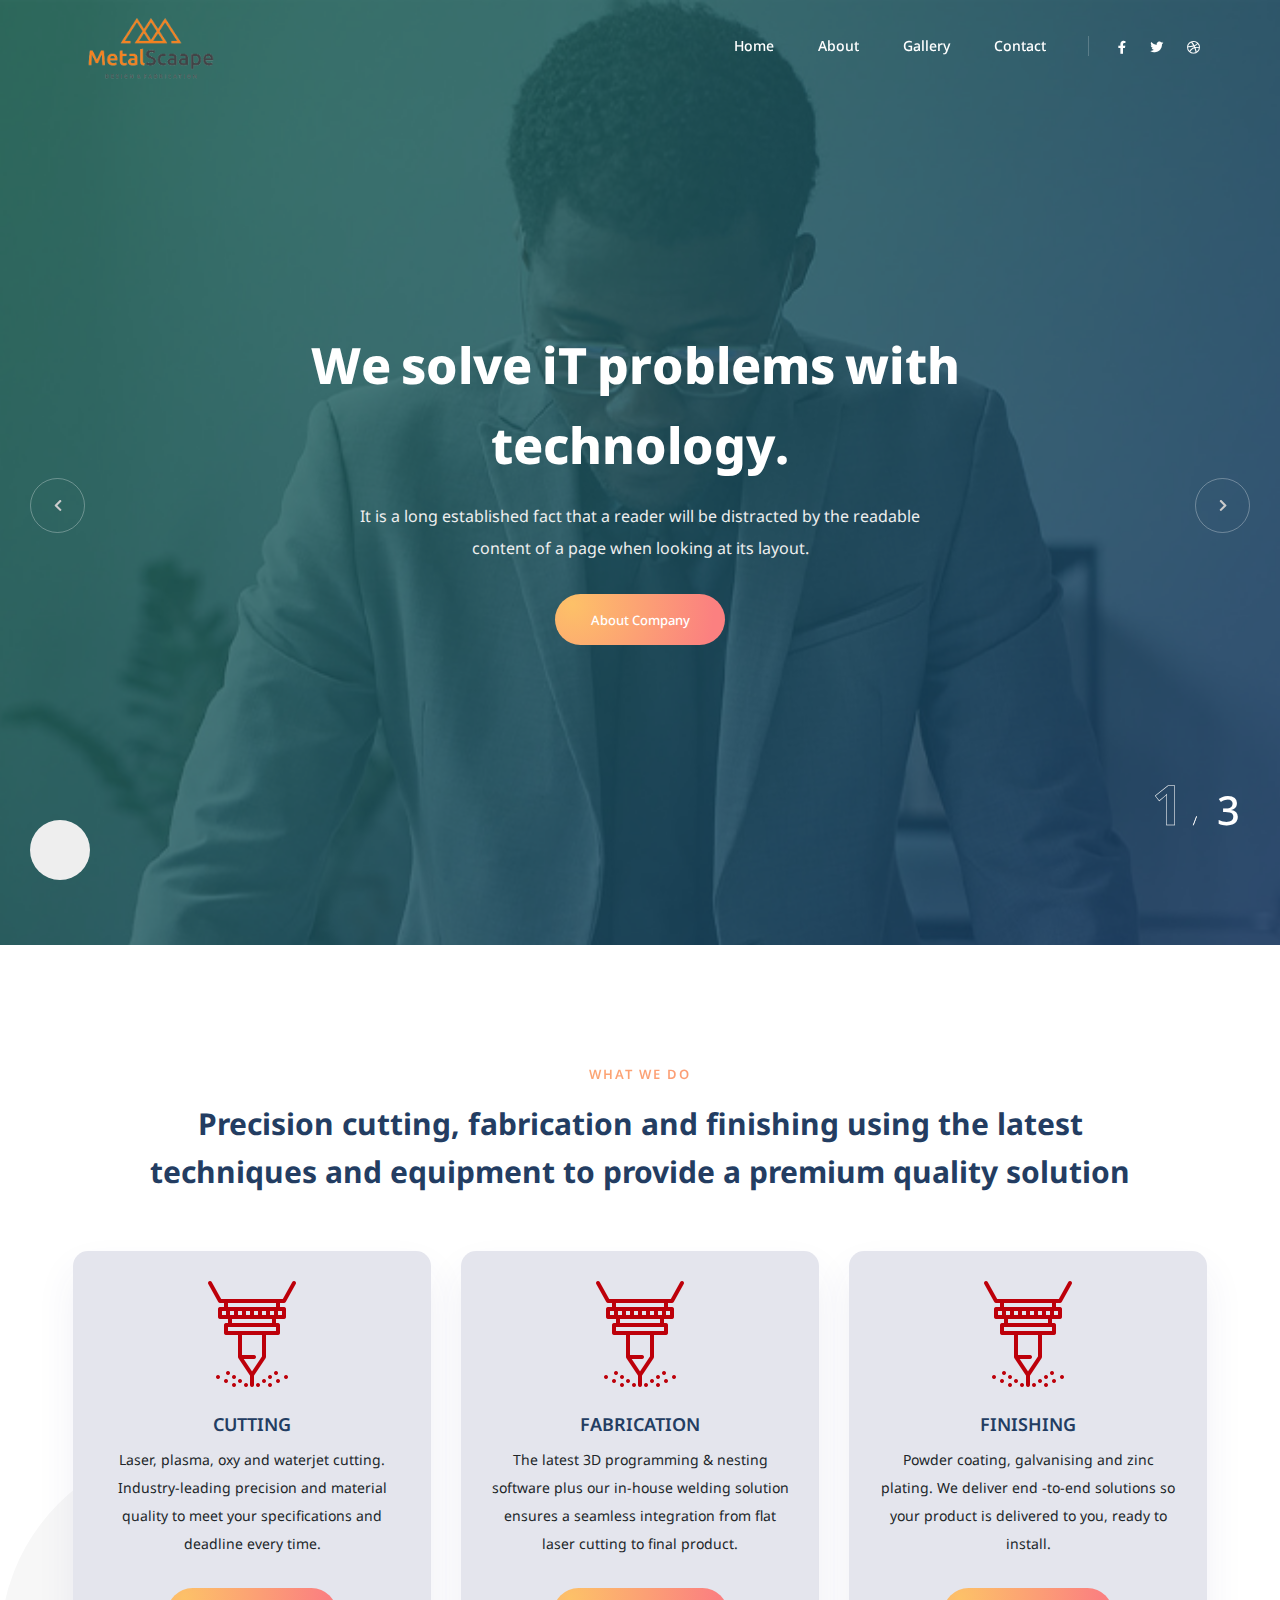
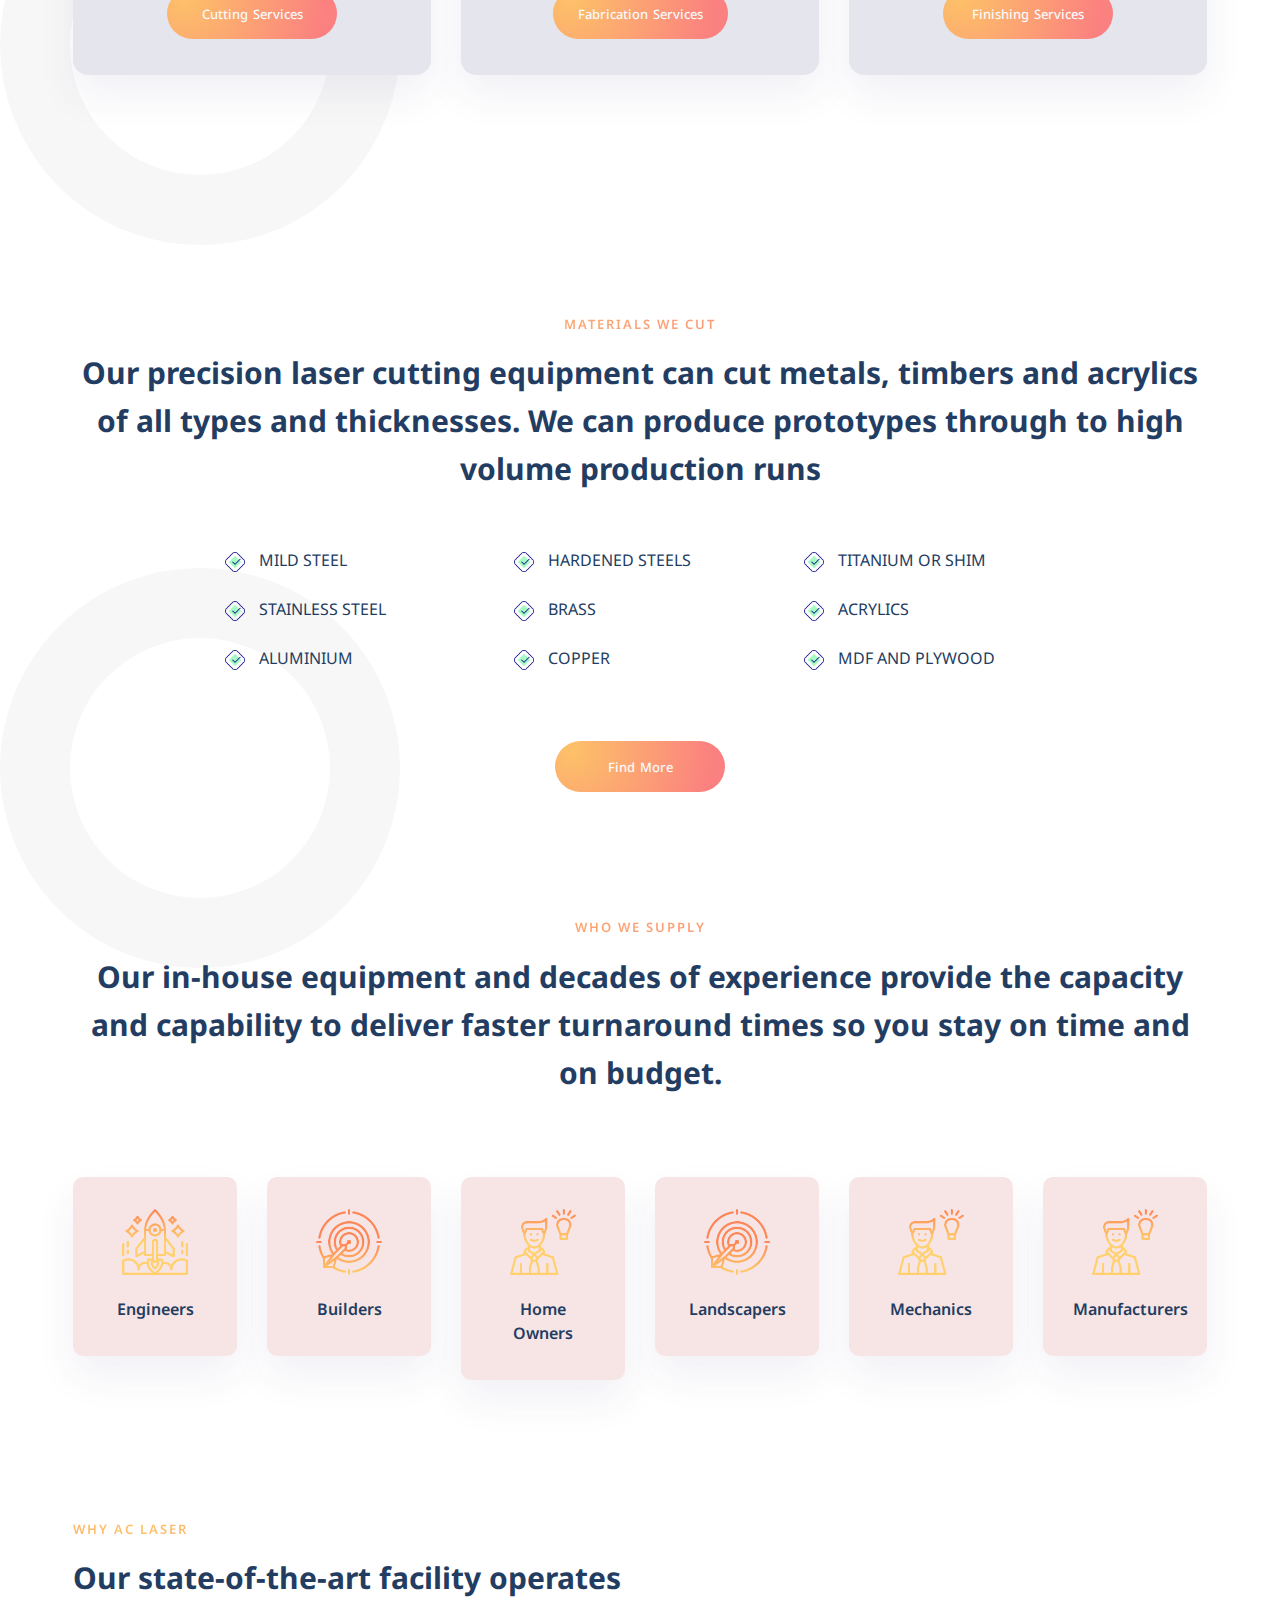
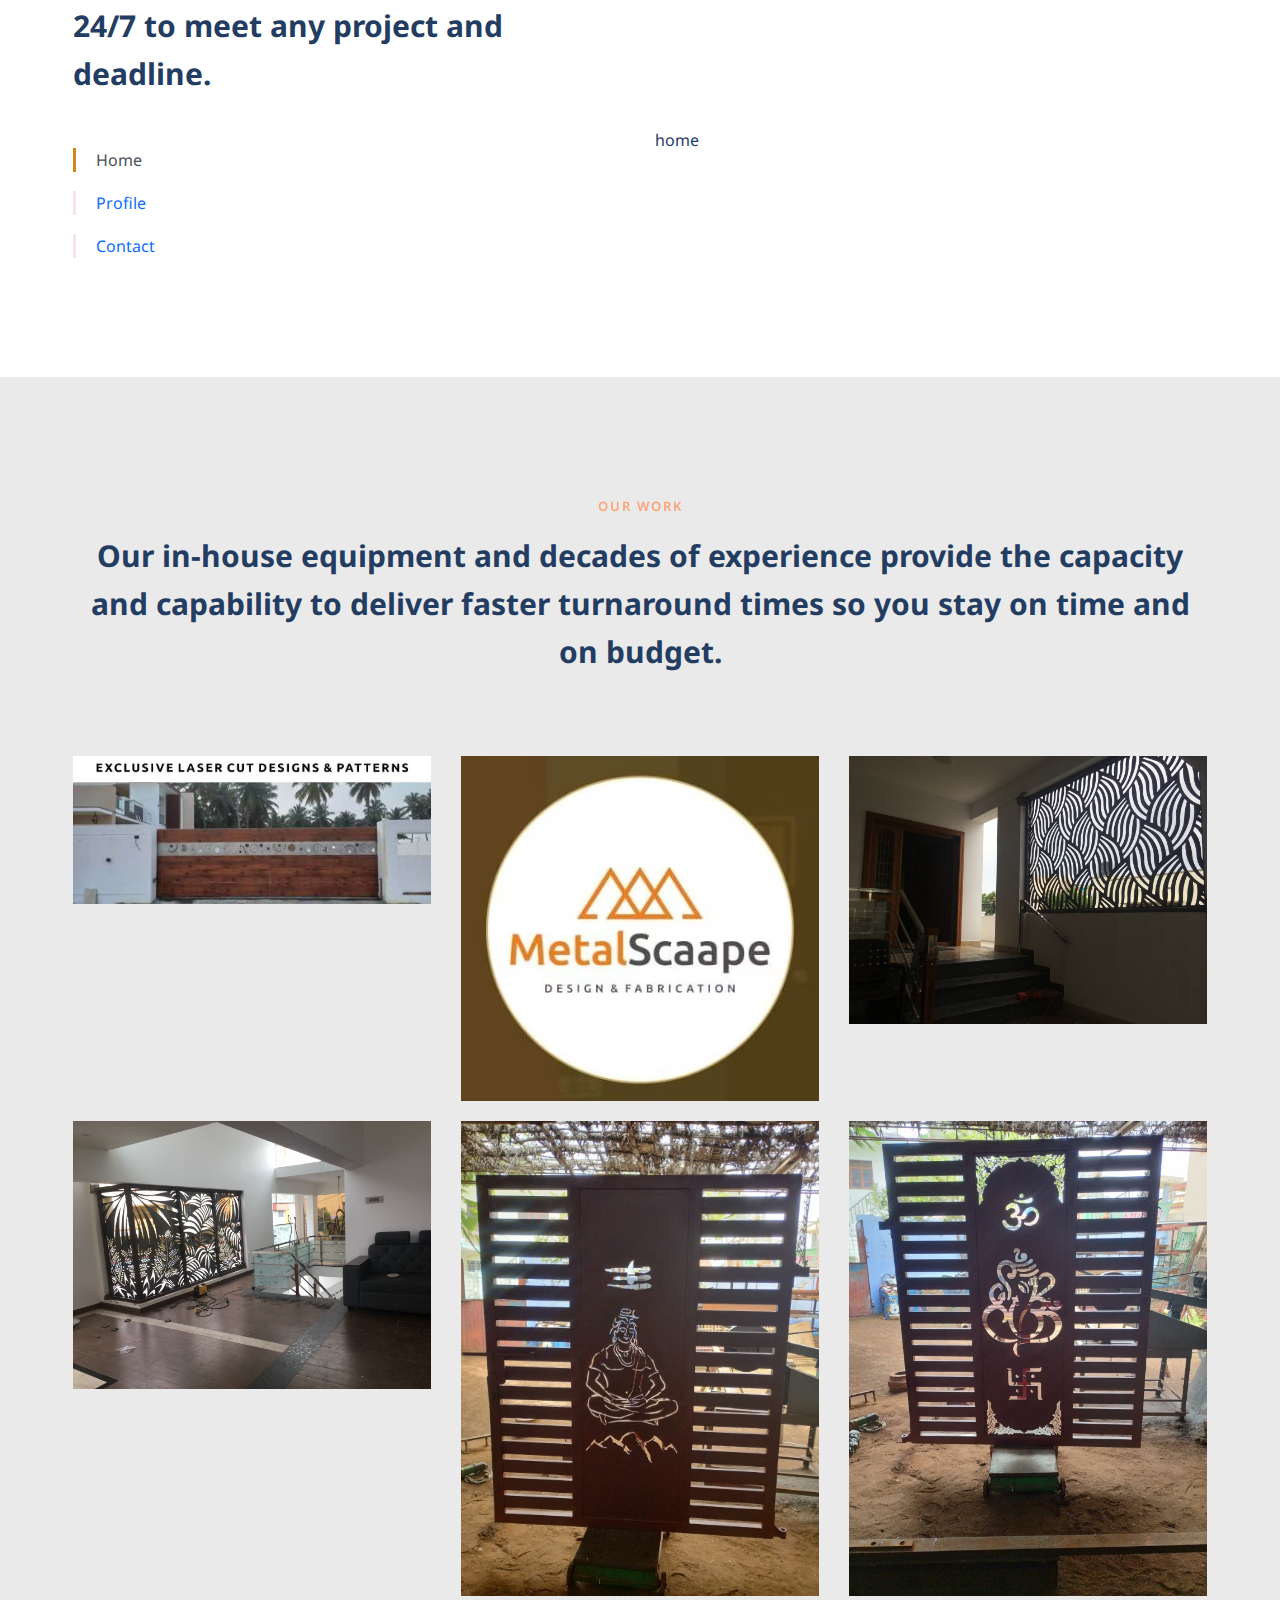
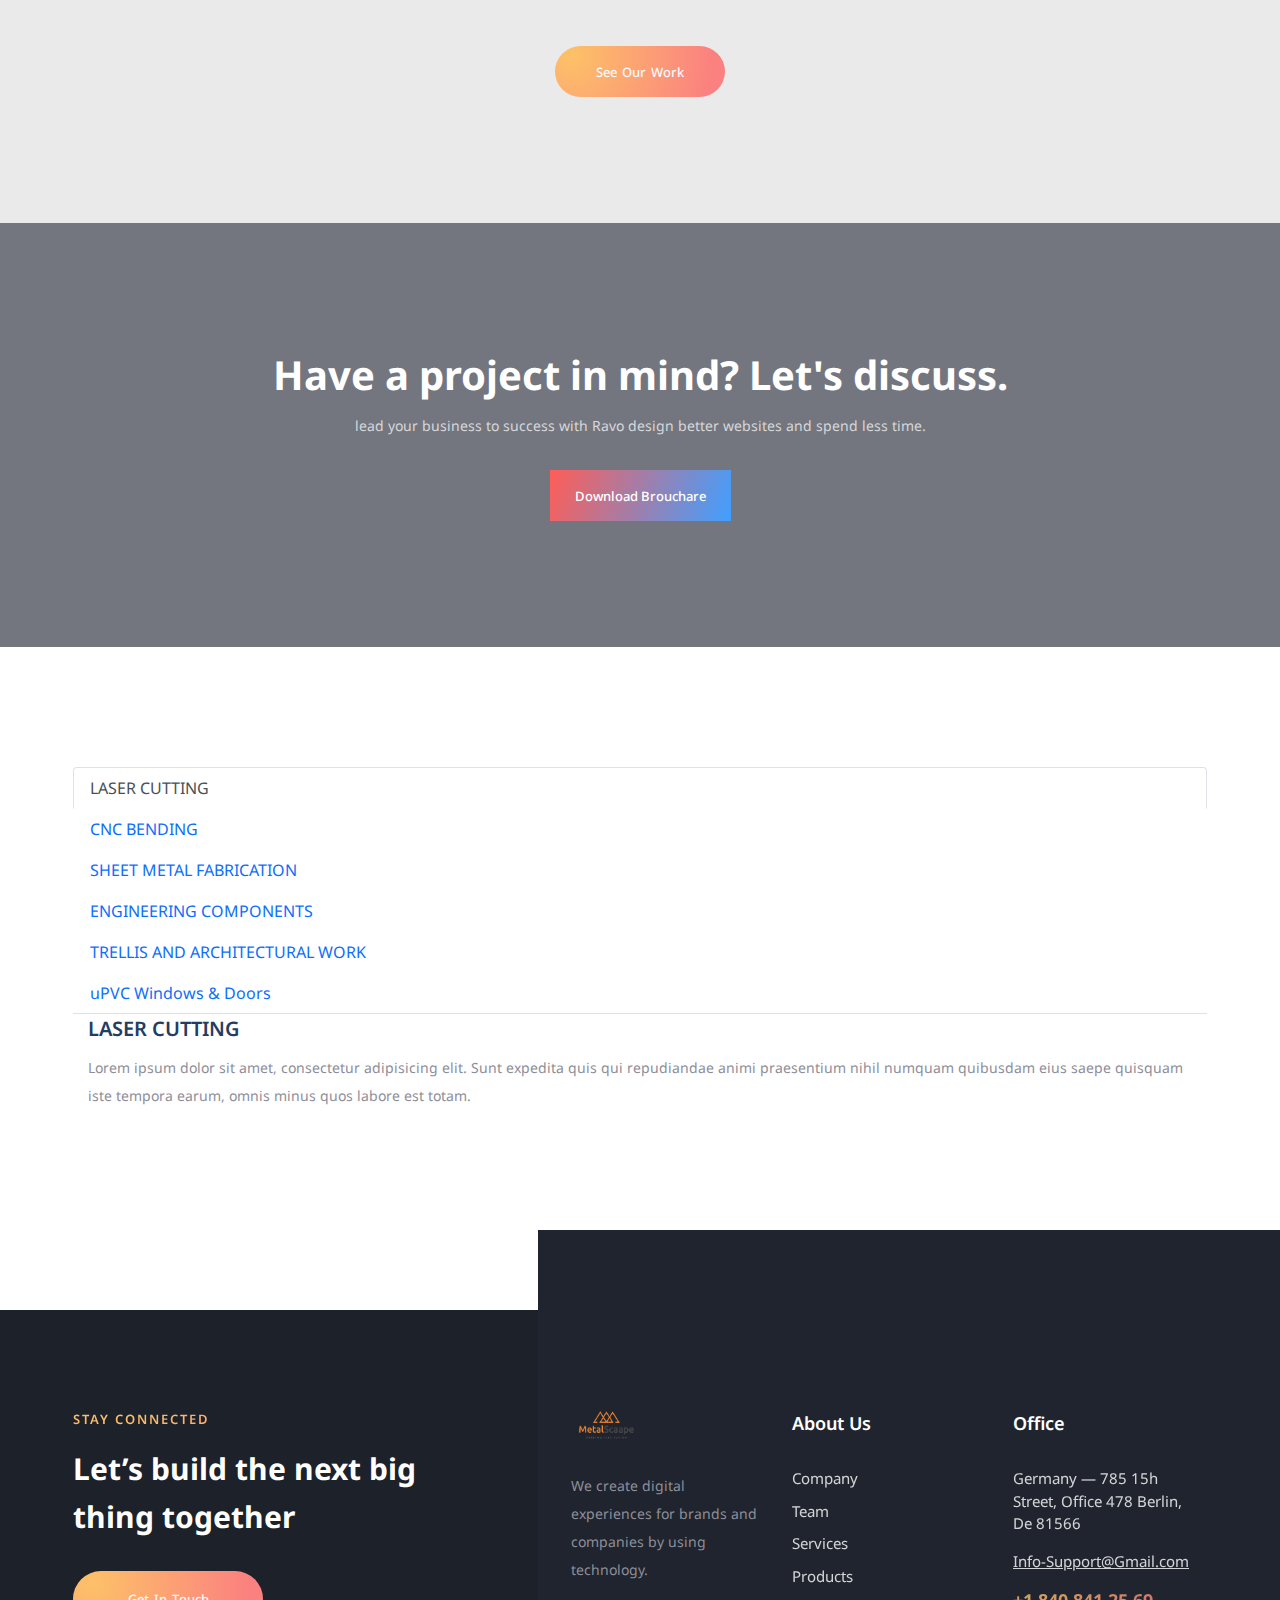
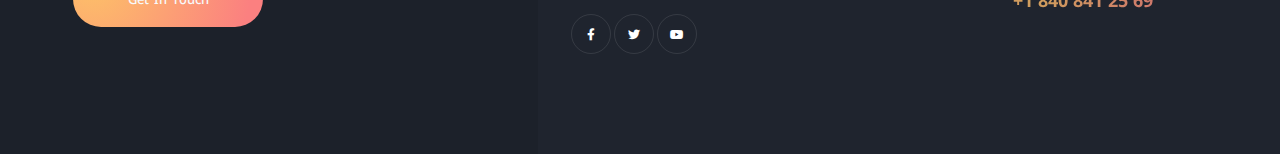
==== commit 2778f871: "new changes" ====
--- a/index.html
+++ b/index.html
@@ -12,10 +12,10 @@
     <meta name="author" content="" />
 
     <!-- Title  -->
-    <title>Ravo</title>
+    <title>Metal Scaape</title>
 
     <!-- Favicon -->
-    <link rel="shortcut icon" href="assets/img/favicon.ico" />
+    <link rel="shortcut icon" href="assets/img/fav.jpg" />
 
     <!-- Google Fonts -->
     <link href="https://fonts.googleapis.com/css?family=Poppins:100,200,300,400,500,600,700,800,900&display=swap"
@@ -107,29 +107,6 @@
 
 
     <!-- ==================== Start sticky sidebar ==================== -->
-
-    <div class="sticky-bar">
-
-        <div class="left-bar">
-            <a href="contact.html" class="contact-butn">
-                <span>Contact Us</span>
-                <span class="icon ml-10">
-                    <i class="far fa-comment"></i>
-                </span>
-            </a>
-        </div>
-
-        <div class="right-bar">
-            <div class="social-text fz-13">
-                <span class="text">Follow Us</span>
-                <a href="home-corporate.html#0">Fa.</a>
-                <i>/</i>
-                <a href="home-corporate.html#0">Tw.</a>
-                <i>/</i>
-                <a href="home-corporate.html#0">Be.</a>
-            </div>
-        </div>
-    </div>
 
 
     <div class="fixed-search">
@@ -262,38 +239,53 @@
     <section class="hero section-padding position-re">
         <div class="container">
             <div class="row">
-                <div class="col-lg-5">
-                    <div class="main-text">
-                        <h6 class="sub-title gr-sunrise-text">How We Are ?</h6>
-                        <h4 class="fw-700">Ultimate xperiences
-                            with story, emotion and purpose</h4>
-                    </div>
-                </div>
-                <div class="col-lg-6 offset-lg-1 valign">
-                    <div class="hero-cont">
-                        <p class="fw-500 fz-18 mb-10 text-dark"><span class="fz-30">W</span> e help our clients succeed
-                            by creating brand identities, digital experiences, and print
-                            materials that communicate clearly, achieve marketing goals, and look fantastic.</p>
-                            <a href="about-corporate.html" class="butn butn-md gr-sunrise-bg text-light radius-30 mt-30">
-                                <span class="text words chars splitting" data-splitting>About Company</span>
-                            </a>
-                    </div>
-                </div>
-            </div>
-            <div class="row mt-80">
-                <div class="col-lg-8 img-quote bg-img" data-background="assets/img/about/quote-img.jpg"></div>
-                <div class="col-lg-4 valign">
-                    <div class="quote full-width">
-                        <blockquote>
-                            <h5 class="fz-28 fw-200 line-height-50 mb-50">“ In three words I can sum up
-                                everything I've learned about life: it goes on. ”</h5>
-                        </blockquote>
-                        <div class="author mb-10">
-                            <span class="fw-700 fz-13 text-u ls3 gr-sunrise-text">Robert Frost</span>
-                        </div>
-                        <div class="position">
-                            <span>Ceo Manager</span>
-                        </div>
+                <div class="col-lg-12 text-center">
+                    <div class="main-text pb-5">
+                        <h6 class="sub-title gr-sunrise-text">WHAT WE DO</h6>
+                        <h4 class="fw-700">Precision cutting, fabrication and finishing using the latest<br>
+                            techniques and equipment to provide a premium quality solution</h4>
+                    </div>
+                </div>
+                <div class="col-lg-4">
+                    <div class="wrapper mt-50 text-center">
+                        <img src="assets/img/cutting-home.png" class="w-auto" alt="">
+                        <h6 class="pt-4 pb-2">CUTTING</h6>
+                        <p class="text-dark">Laser, plasma, oxy and waterjet
+                            cutting. Industry-leading precision
+                            and material quality to meet
+                            your specifications and deadline
+                            every time.</p>
+                        <a href="about-corporate.html" class="butn butn-md gr-sunrise-bg text-light radius-30 mt-30">
+                            <span class="text words chars splitting" data-splitting>Cutting Services</span>
+                        </a>
+                    </div>
+                </div>
+                <div class="col-lg-4">
+                    <div class="wrapper mt-50 text-center">
+                        <img src="assets/img/cutting-home.png" class="w-auto" alt="">
+                        <h6 class="pt-4 pb-2">FABRICATION</h6>
+                        <p class="text-dark">The latest 3D programming
+                            & nesting software plus our in-house
+                            welding solution ensures a
+                            seamless integration from flat
+                            laser cutting to final product.</p>
+                        <a href="about-corporate.html" class="butn butn-md gr-sunrise-bg text-light radius-30 mt-30">
+                            <span class="text words chars splitting" data-splitting>Fabrication Services</span>
+                        </a>
+                    </div>
+                </div>
+                <div class="col-lg-4">
+                    <div class="wrapper mt-50 text-center">
+                        <img src="assets/img/cutting-home.png" class="w-auto" alt="">
+                        <h6 class="pt-4 pb-2">FINISHING</h6>
+                        <p class="text-dark">Powder coating, galvanising
+                            and zinc plating. We deliver end
+                            -to-end solutions so your product
+                            is delivered to you, ready
+                            to install.</p>
+                        <a href="about-corporate.html" class="butn butn-md gr-sunrise-bg text-light radius-30 mt-30">
+                            <span class="text words chars splitting" data-splitting>Finishing Services</span>
+                        </a>
                     </div>
                 </div>
             </div>
@@ -301,6 +293,53 @@
         <div class="circle-pattern bottom left"></div>
     </section>
 
+
+    <section class="hero section-padding position-re">
+        <div class="container">
+            <div class="row">
+                <div class="col-lg-12 text-center">
+                    <div class="main-text pb-5">
+                        <h6 class="sub-title gr-sunrise-text">MATERIALS WE CUT</h6>
+                        <h4 class="fw-700">Our precision laser cutting equipment can cut metals, timbers and acrylics of all types and thicknesses. We can produce prototypes through to high volume production runs</h4>
+                    </div>
+                </div>
+                <div class="col-lg-12">
+                    <div class="ul-wrapper mt-50 text-center">
+                        <div class="row">
+                            <div class="col-lg-3 offset-lg-1">
+                                <ul>
+                                    <li><img src="assets/img/check.png" class="w-auto" alt="">MILD STEEL</li>
+                                    <li><img src="assets/img/check.png" class="w-auto" alt="">STAINLESS STEEL</li>
+                                    <li><img src="assets/img/check.png" class="w-auto" alt="">ALUMINIUM</li>
+                                </ul>
+                            </div>
+                            <div class="col-lg-3">
+                                <ul>
+                                    <li><img src="assets/img/check.png" class="w-auto" alt="">HARDENED STEELS</li>
+                                    <li><img src="assets/img/check.png" class="w-auto" alt="">BRASS</li>
+                                    <li><img src="assets/img/check.png" class="w-auto" alt="">COPPER</li>
+                                </ul>
+                            </div>
+                            <div class="col-lg-3">
+                                <ul>
+                                <li><img src="assets/img/check.png" class="w-auto" alt="">TITANIUM OR SHIM</li>
+                                <li><img src="assets/img/check.png" class="w-auto" alt="">ACRYLICS</li>
+                                <li><img src="assets/img/check.png" class="w-auto" alt="">MDF AND PLYWOOD</li>
+                            </ul>
+                            </div>
+                        </div>
+                    </div>
+                </div>
+                <div class="col-12 text-center">
+                    <a href="about-corporate.html" class="butn butn-md gr-sunrise-bg text-light radius-30 mt-30">
+                        <span class="text words chars splitting" data-splitting>Find More</span>
+                    </a>
+                </div>
+            </div>
+        </div>
+        <div class="circle-pattern bottom left"></div>
+    </section>
+
     <!-- ==================== End Hero ==================== -->
 
 
@@ -311,39 +350,149 @@
         <div class="container">
             <div class="row">
                 <div class="col-12">
-                    <div class="round-head text-center mb-80">
-                        <h6 class="ls2 text-u fz-12 mb-15">Best Features<span></span></h6>
-                        <h2 class="fw-700">Designed For You</h2>
-                    </div>
-                </div>
-            </div>
-            <div class="row">
-                <div class="col-lg-4">
+                    <div class="main-text text-center mb-80">
+                        <h6 class="sub-title gr-sunrise-text">WHO WE SUPPLY<span></span></h6>
+                        <h4 class="fw-700">Our in-house equipment and decades of experience provide the
+                            capacity and capability to deliver faster turnaround times so
+                            you stay on time and on budget.</h4>
+                    </div>
+                </div>
+            </div>
+            <div class="row">
+                <div class="col-lg-2">
                     <div class="item text-center padding-rl-30">
-                        <div class="icon-img-70 m-auto mb-40">
+                        <div class="icon-img-70 m-auto mb-20">
                             <img src="assets/img/icons/serv1.png" alt="">
                         </div>
-                        <h5 class="mb-15 fz-20 fw-600">Product Research</h5>
-                        <p>No coding skills required to customize and create unique looks.</p>
-                    </div>
-                </div>
-                <div class="col-lg-4">
+                        <h6 class="mb-15 fz-16 fw-600">Engineers</h6>
+                    </div>
+                </div>
+                <div class="col-lg-2">
                     <div class="item text-center padding-rl-30">
-                        <div class="icon-img-70 m-auto mb-40">
+                        <div class="icon-img-70 m-auto mb-20">
                             <img src="assets/img/icons/serv2.png" alt="">
                         </div>
-                        <h5 class="mb-15 fz-20 fw-600">Design & Development</h5>
-                        <p>No coding skills required to customize and create unique looks.</p>
-                    </div>
-                </div>
-                <div class="col-lg-4">
+                        <h5 class="mb-15 fz-16 fw-600">Builders</h5>
+                    </div>
+                </div>
+                <div class="col-lg-2">
                     <div class="item text-center padding-rl-30">
-                        <div class="icon-img-70 m-auto mb-40">
+                        <div class="icon-img-70 m-auto mb-20">
                             <img src="assets/img/icons/serv3.png" alt="">
                         </div>
-                        <h5 class="mb-15 fz-20 fw-600">Testing & Support</h5>
-                        <p>No coding skills required to customize and create unique looks.</p>
-                    </div>
+                        <h5 class="mb-15 fz-16 fw-600">Home Owners</h5>
+                    </div>
+                </div>
+                <div class="col-lg-2">
+                    <div class="item text-center padding-rl-30">
+                        <div class="icon-img-70 m-auto mb-20">
+                            <img src="assets/img/icons/serv2.png" alt="">
+                        </div>
+                        <h5 class="mb-15 fz-16 fw-600">Landscapers</h5>
+                    </div>
+                </div>
+                <div class="col-lg-2">
+                    <div class="item text-center padding-rl-30">
+                        <div class="icon-img-70 m-auto mb-20">
+                            <img src="assets/img/icons/serv3.png" alt="">
+                        </div>
+                        <h5 class="mb-15 fz-16 fw-600">Mechanics</h5>
+                    </div>
+                </div>
+                <div class="col-lg-2">
+                    <div class="item text-center padding-rl-30">
+                        <div class="icon-img-70 m-auto mb-20">
+                            <img src="assets/img/icons/serv3.png" alt="">
+                        </div>
+                        <h5 class="mb-15 fz-16 fw-600">Manufacturers</h5>
+                    </div>
+                </div>
+            </div>
+        </div>
+    </section>
+
+
+    <section class="services tab-section section-padding pt-0">
+        <div class="container">
+            <div class="row">
+                <div class="col-lg-6 pt-20">
+                    <div class="main-text mb-30">
+                        <h6 class="sub-title gr-sunrise-text">WHY AC LASER</h6>
+                        <h4 class="fw-700">Our state-of-the-art facility operates 24/7 to meet any project and deadline.</h4>
+                    </div>
+                </div>
+            </div>
+            <div class="row">
+                <ul class="nav nav-tabs border-0" id="myTab" role="tablist">
+                    <li class="nav-item" role="presentation">
+                      <button class="nav-link active" id="home-tab" data-bs-toggle="tab" data-bs-target="#home" type="button" role="tab" aria-controls="home" aria-selected="true">
+                        Home</button>
+                    </li>
+                    <li class="nav-item" role="presentation">
+                      <button class="nav-link" id="profile-tab" data-bs-toggle="tab" data-bs-target="#profile" type="button" role="tab" aria-controls="profile" aria-selected="false">
+                        Profile</button>
+                    </li>
+                    <li class="nav-item" role="presentation">
+                      <button class="nav-link" id="contact-tab" data-bs-toggle="tab" data-bs-target="#contact" type="button" role="tab" aria-controls="contact" aria-selected="false">
+                        Contact</button>
+                    </li>
+                </ul>
+                <div class="tab-content" id="myTabContent">
+                    <div class="tab-pane fade show active" id="home" role="tabpanel" aria-labelledby="home-tab">
+                        home
+                    </div>
+                    <div class="tab-pane fade" id="profile" role="tabpanel" aria-labelledby="profile-tab">
+                        profile
+                    </div>
+                    <div class="tab-pane fade" id="contact" role="tabpanel" aria-labelledby="contact-tab">
+                        contact
+                    </div>
+                </div>
+            </div>
+        </div>
+    </section>
+
+
+    <section class="gallery-home section-padding">
+        <div class="container">
+            <div class="row">
+                <div class="col-12">
+                    <div class="main-text text-center mb-80">
+                        <h6 class="sub-title gr-sunrise-text">OUR WORK</h6>
+                        <h4 class="fw-700">Our in-house equipment and decades of experience provide the
+                            capacity and capability to deliver faster turnaround times so
+                            you stay on time and on budget.</h4>
+                           
+                    </div>
+                </div>
+            </div>
+            <div class="row">
+                <div class="col-lg-4">
+                    <img src="assets/img/project-1.jpg" alt="">
+                </div>
+                <div class="col-lg-4">
+                    <img src="assets/img/project-2.jpg" alt="">
+
+                </div>
+                <div class="col-lg-4">
+                    <img src="assets/img/project-3.jpg" alt="">
+
+                </div>
+                <div class="col-lg-4">
+                    <img src="assets/img/project-4.jpg" alt="">
+                </div>
+                <div class="col-lg-4">
+                    <img src="assets/img/project-5.jpg" alt="">
+
+                </div>
+                <div class="col-lg-4">
+                    <img src="assets/img/project-6.jpg" alt="">
+
+                </div>
+                <div class="col-12 text-center">
+                    <a href="about-corporate.html" class="butn butn-md gr-sunrise-bg text-light radius-30 mt-30">
+                        <span class="text words chars splitting" data-splitting>See Our Work</span>
+                    </a>
                 </div>
             </div>
         </div>
--- a/assets/css/style.css
+++ b/assets/css/style.css
@@ -1,57 +1,57 @@
 @charset "UTF-8";
-/*-----------------------------------------------------------------------------------
-
-    Theme Name: Ravo
-    Theme URI: http://
-    Description: Creative Agency & Portfolio
-    Author: UI-ThemeZ
-    Author URI: http://themeforest.net/user/UI-ThemeZ
-    Version: 1.0
-
+/*-----------------------------------------------------------------------------------
+
+    Theme Name: Ravo
+    Theme URI: http://
+    Description: Creative Agency & Portfolio
+    Author: UI-ThemeZ
+    Author URI: http://themeforest.net/user/UI-ThemeZ
+    Version: 1.0
+
 -----------------------------------------------------------------------------------*/
-/* ----------------------------------------------------------------
-
-== Table Of Content
-
-    |--- BASE
-
-        |- utility
-        |- typography
-        |- helper classes
-
-    |--- SHORTCODES
-
-        |- extra
-        |- overlay
-        |- section-heading
-        |- buttons
-        |- navbar
-        |- sliders
-        |- intro
-        |- feature-box
-        |- clients
-        |- counter
-        |- portfolio
-        |- process
-        |- progress-bar
-        |- tabs
-        |- team
-        |- testimonials
-        |- blog
-        |- contact-form
-        |- footers
-
-    |--- BASE
-
-        |- Colors Skin
-
-
-    |--- BASE
-
-        |- responsive
-	
-
-
+/* ----------------------------------------------------------------
+
+== Table Of Content
+
+    |--- BASE
+
+        |- utility
+        |- typography
+        |- helper classes
+
+    |--- SHORTCODES
+
+        |- extra
+        |- overlay
+        |- section-heading
+        |- buttons
+        |- navbar
+        |- sliders
+        |- intro
+        |- feature-box
+        |- clients
+        |- counter
+        |- portfolio
+        |- process
+        |- progress-bar
+        |- tabs
+        |- team
+        |- testimonials
+        |- blog
+        |- contact-form
+        |- footers
+
+    |--- BASE
+
+        |- Colors Skin
+
+
+    |--- BASE
+
+        |- responsive
+	
+
+
 ---------------------------------------------------------------- */
 /* ====================== [ Start Utility  ] ====================== */
 @media screen and (max-width: 768px) {
@@ -501,8 +501,8 @@
   box-shadow: 0px 8px 30px -4px rgba(0, 0, 0, 0.1);
 }
 
-/*-------------------------------------------------------
-           icon Size
+/*-------------------------------------------------------
+           icon Size
 -------------------------------------------------------*/
 .icon-img-20 {
   width: 20px;
@@ -532,8 +532,8 @@
   width: 80px;
 }
 
-/*-------------------------------------------------------
-           Z-index
+/*-------------------------------------------------------
+           Z-index
 -------------------------------------------------------*/
 .zindex-1 {
   z-index: 1;
@@ -563,8 +563,8 @@
   z-index: 99;
 }
 
-/*-------------------------------------------------------
-           opacity
+/*-------------------------------------------------------
+           opacity
 -------------------------------------------------------*/
 .opacity-05 {
   opacity: .05 !important;
@@ -610,8 +610,8 @@
   opacity: .9 !important;
 }
 
-/*-------------------------------------------------------
-           text color
+/*-------------------------------------------------------
+           text color
 -------------------------------------------------------*/
 .text-white {
   color: #FFF;
@@ -637,8 +637,8 @@
   color: #fff !important;
 }
 
-/*-------------------------------------------------------
-          font-weight
+/*-------------------------------------------------------
+          font-weight
 -------------------------------------------------------*/
 .fw-100 {
   font-weight: 100 !important;
@@ -676,8 +676,8 @@
   font-weight: 900 !important;
 }
 
-/*-------------------------------------------------------
-           font-size
+/*-------------------------------------------------------
+           font-size
 -------------------------------------------------------*/
 .fz-10 {
   font-size: 10px !important;
@@ -787,8 +787,8 @@
   font-size: 80px !important;
 }
 
-/*-------------------------------------------------------
-          line-height
+/*-------------------------------------------------------
+          line-height
 -------------------------------------------------------*/
 .line-height-1 {
   line-height: 1;
@@ -894,8 +894,8 @@
   line-height: 120px;
 }
 
-/*-------------------------------------------------------
-          text-transform
+/*-------------------------------------------------------
+          text-transform
 -------------------------------------------------------*/
 .text-u {
   text-transform: uppercase !important;
@@ -925,8 +925,8 @@
   text-align: right;
 }
 
-/*-------------------------------------------------------
-           letter-spacing
+/*-------------------------------------------------------
+           letter-spacing
 -------------------------------------------------------*/
 .ls0 {
   letter-spacing: 0px !important;
@@ -988,8 +988,8 @@
   letter-spacing: 30px !important;
 }
 
-/*-------------------------------------------------------
-       margin-top  (0/100) +5
+/*-------------------------------------------------------
+       margin-top  (0/100) +5
 -------------------------------------------------------*/
 .mt-0 {
   margin-top: 0 !important;
@@ -1079,8 +1079,8 @@
   margin-top: 100px !important;
 }
 
-/*-------------------------------------------------------
-       margin-bottom  (0/100) +5
+/*-------------------------------------------------------
+       margin-bottom  (0/100) +5
 -------------------------------------------------------*/
 .mb-0 {
   margin-bottom: 0 !important;
@@ -1170,8 +1170,8 @@
   margin-bottom: 100px !important;
 }
 
-/*-------------------------------------------------------
-       margin-right  (0/100) +5
+/*-------------------------------------------------------
+       margin-right  (0/100) +5
 -------------------------------------------------------*/
 .mr-0 {
   margin-right: 0 !important;
@@ -1261,8 +1261,8 @@
   margin-right: 100px !important;
 }
 
-/*-------------------------------------------------------
-       margin-left  (0/100) +5
+/*-------------------------------------------------------
+       margin-left  (0/100) +5
 -------------------------------------------------------*/
 .ml-auto {
   margin-left: auto;
@@ -1366,8 +1366,8 @@
   margin-right: -30px;
 }
 
-/*-------------------------------------------------------
-      margin left right  (0/50) +5
+/*-------------------------------------------------------
+      margin left right  (0/50) +5
 -------------------------------------------------------*/
 .margin-rl-5 {
   margin-right: 5px;
@@ -1419,8 +1419,8 @@
   margin-left: 50px;
 }
 
-/*-------------------------------------------------------
-      padding-top  (0/100) +5
+/*-------------------------------------------------------
+      padding-top  (0/100) +5
 -------------------------------------------------------*/
 .pt-0 {
   padding-top: 0 !important;
@@ -1506,8 +1506,8 @@
   padding-top: 100px !important;
 }
 
-/*-------------------------------------------------------
-     padding-bottom  (0/100) +5
+/*-------------------------------------------------------
+     padding-bottom  (0/100) +5
 -------------------------------------------------------*/
 .pb-0 {
   padding-bottom: 0 !important;
@@ -1613,8 +1613,8 @@
   padding-left: 50px;
 }
 
-/*-------------------------------------------------------
-      padding left right  (0/50) +5
+/*-------------------------------------------------------
+      padding left right  (0/50) +5
 -------------------------------------------------------*/
 .padding-rl-5 {
   padding-right: 5px;
@@ -3852,7 +3852,8 @@
 }
 
 .navbar .logo {
-  width: 70px;
+  width: 160px;
+  padding-top: 10px;
 }
 
 .navbar .search-area {
@@ -4075,11 +4076,11 @@
   font-size: 50px;
   opacity: 0;
   visibility: hidden;
-  -webkit-transition: opacity .5s,+  -webkit-transition: opacity .5s,
  visibility .5s;
-  -o-transition: opacity .5s,+  -o-transition: opacity .5s,
  visibility .5s;
-  transition: opacity .5s,+  transition: opacity .5s,
  visibility .5s;
 }
 
@@ -5732,9 +5733,16 @@
   margin-top: -60px;
   z-index: 4;
 }
-
+.round-head h2{
+  font-size: 25px;
+}
 .services .item {
   position: relative;
+  background: #f7e5e5;
+    padding: 30px 30px 20px;
+    border-radius: 10px;
+    -webkit-box-shadow: 0px 20px 40px rgb(60 63 130 / 7%);
+    box-shadow: 0px 20px 40px rgb(60 63 130 / 7%);
 }
 
 .services .item .icon {
@@ -11184,3 +11192,56 @@
 }
 
 /* ====================== [ End Responsive ] ====================== */
+.wrapper{
+  background-color: #e4e5ed;
+  padding: 30px;
+  border-radius: 15px;
+  -webkit-box-shadow: 0px 20px 40px rgb(60 63 130 / 7%);
+  box-shadow: 0px 20px 40px rgb(60 63 130 / 7%);
+}
+.ul-wrapper li{
+    position: relative;
+    padding-left: 20px;
+   text-align: left;
+   padding-bottom: 25px;
+}
+.ul-wrapper li img{
+ width: 20px!important;
+ margin-right: 14px;
+}
+.nav-tabs li{
+    width: 100%;
+}
+.nav-tabs li button.active{
+  border: none;
+  border-left: 3px solid #d38718!important;
+}
+.nav-tabs li button:focus, .nav-tabs li button:hover{
+  border: none;
+}
+.nav-tabs li button{
+  border: none!important;
+  padding: 0px 20px;
+  border-radius: 0!important;
+  margin: 20px 0;
+  border-left: 3px solid #f7e5e5!important;
+}
+.tab-section .nav-tabs{
+  display: inline-block;
+  width: 50%;
+}
+
+.tab-section .tab-content{
+  display: inline-block;
+  width: 50%;
+}
+.gallery-home{
+  background-color: #ebeaea;
+}
+.gallery-home img{
+  width: 100%;
+  margin-bottom: 20px;
+}
+/* .gallery-home .grid{
+  display: grid;
+} */